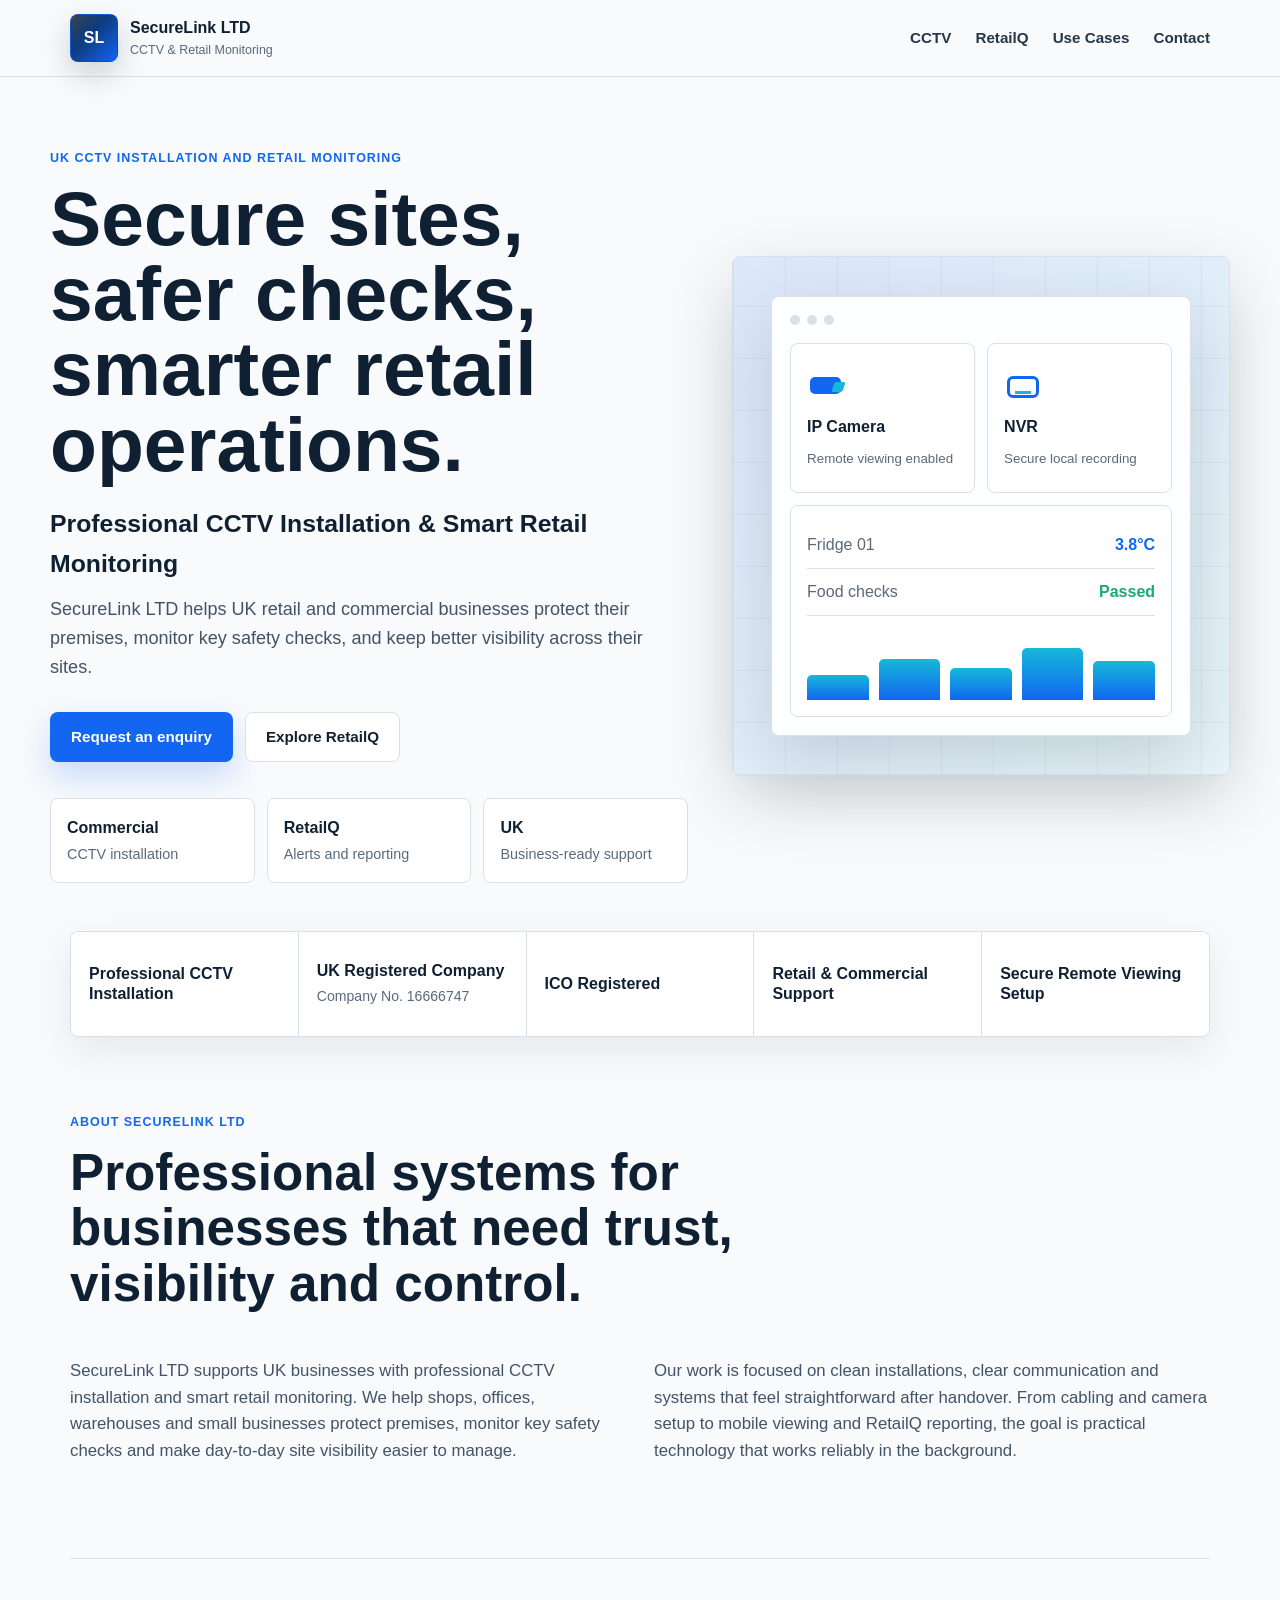
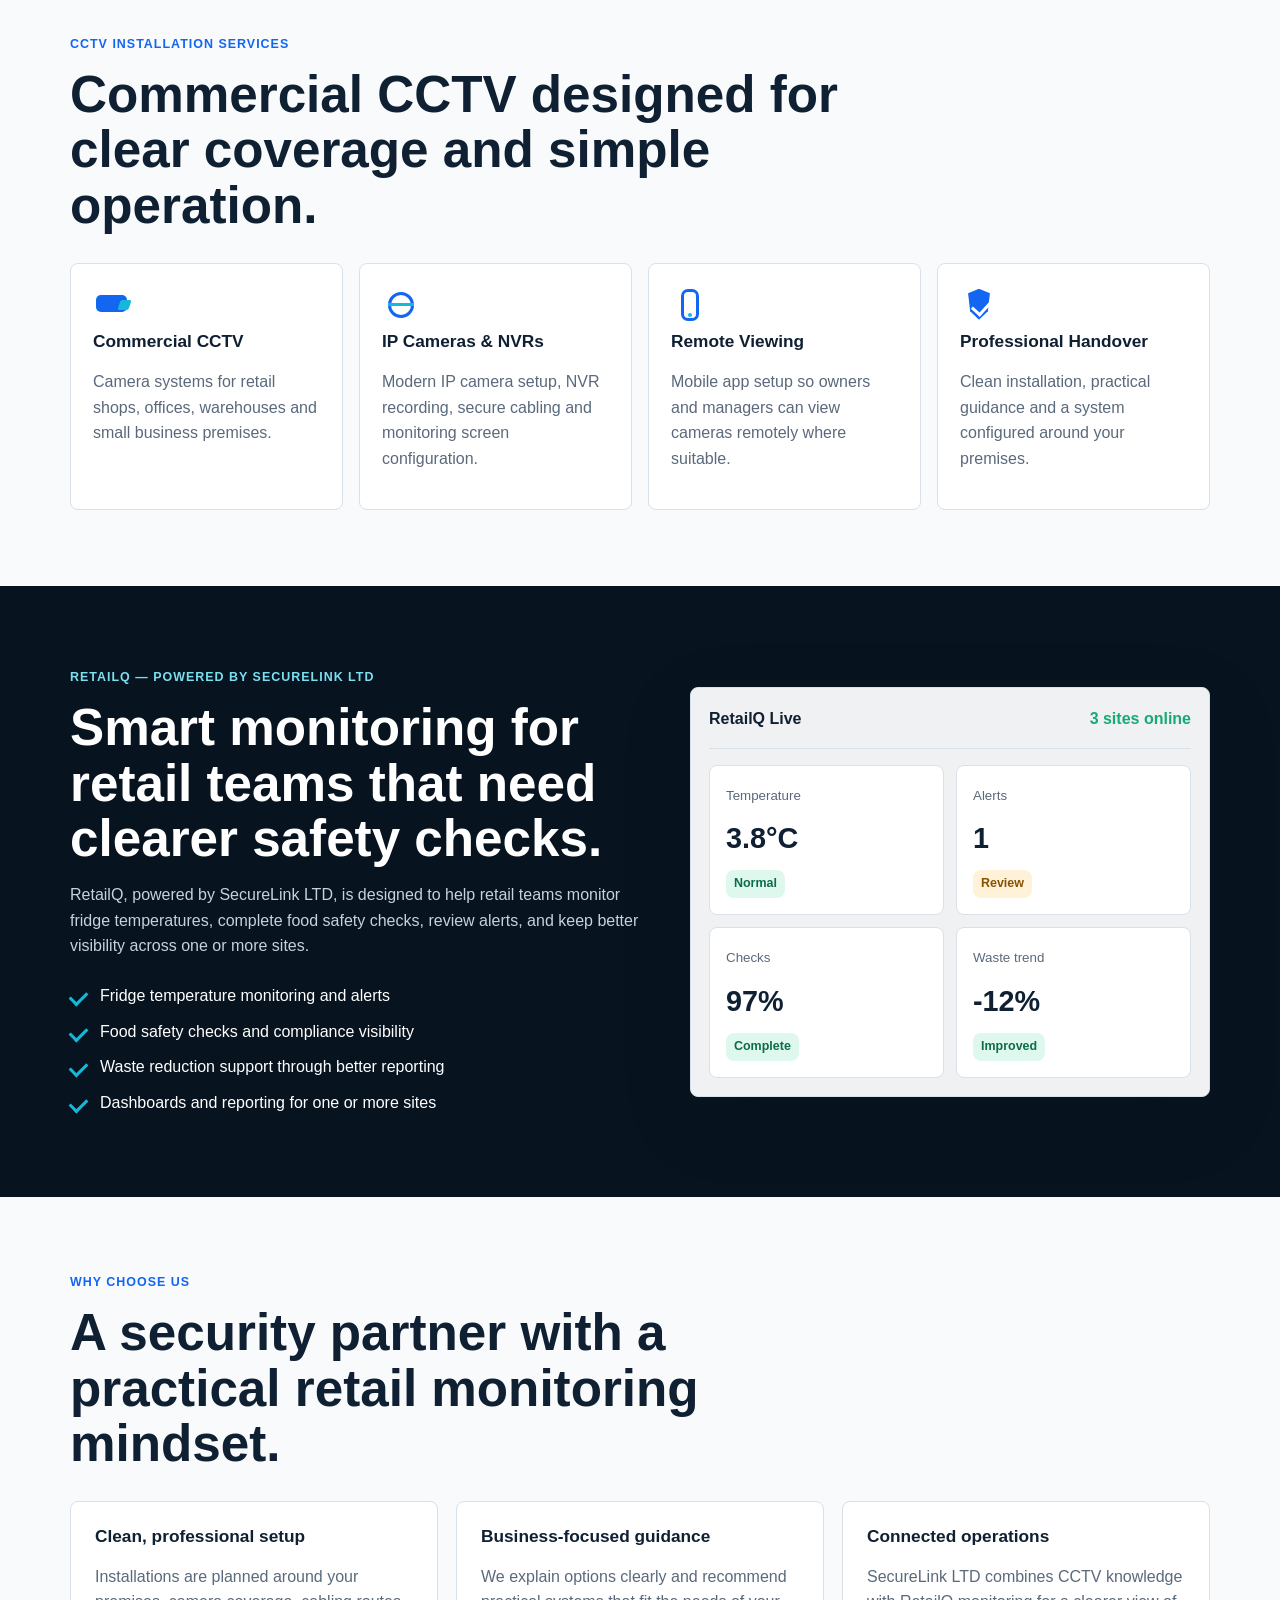
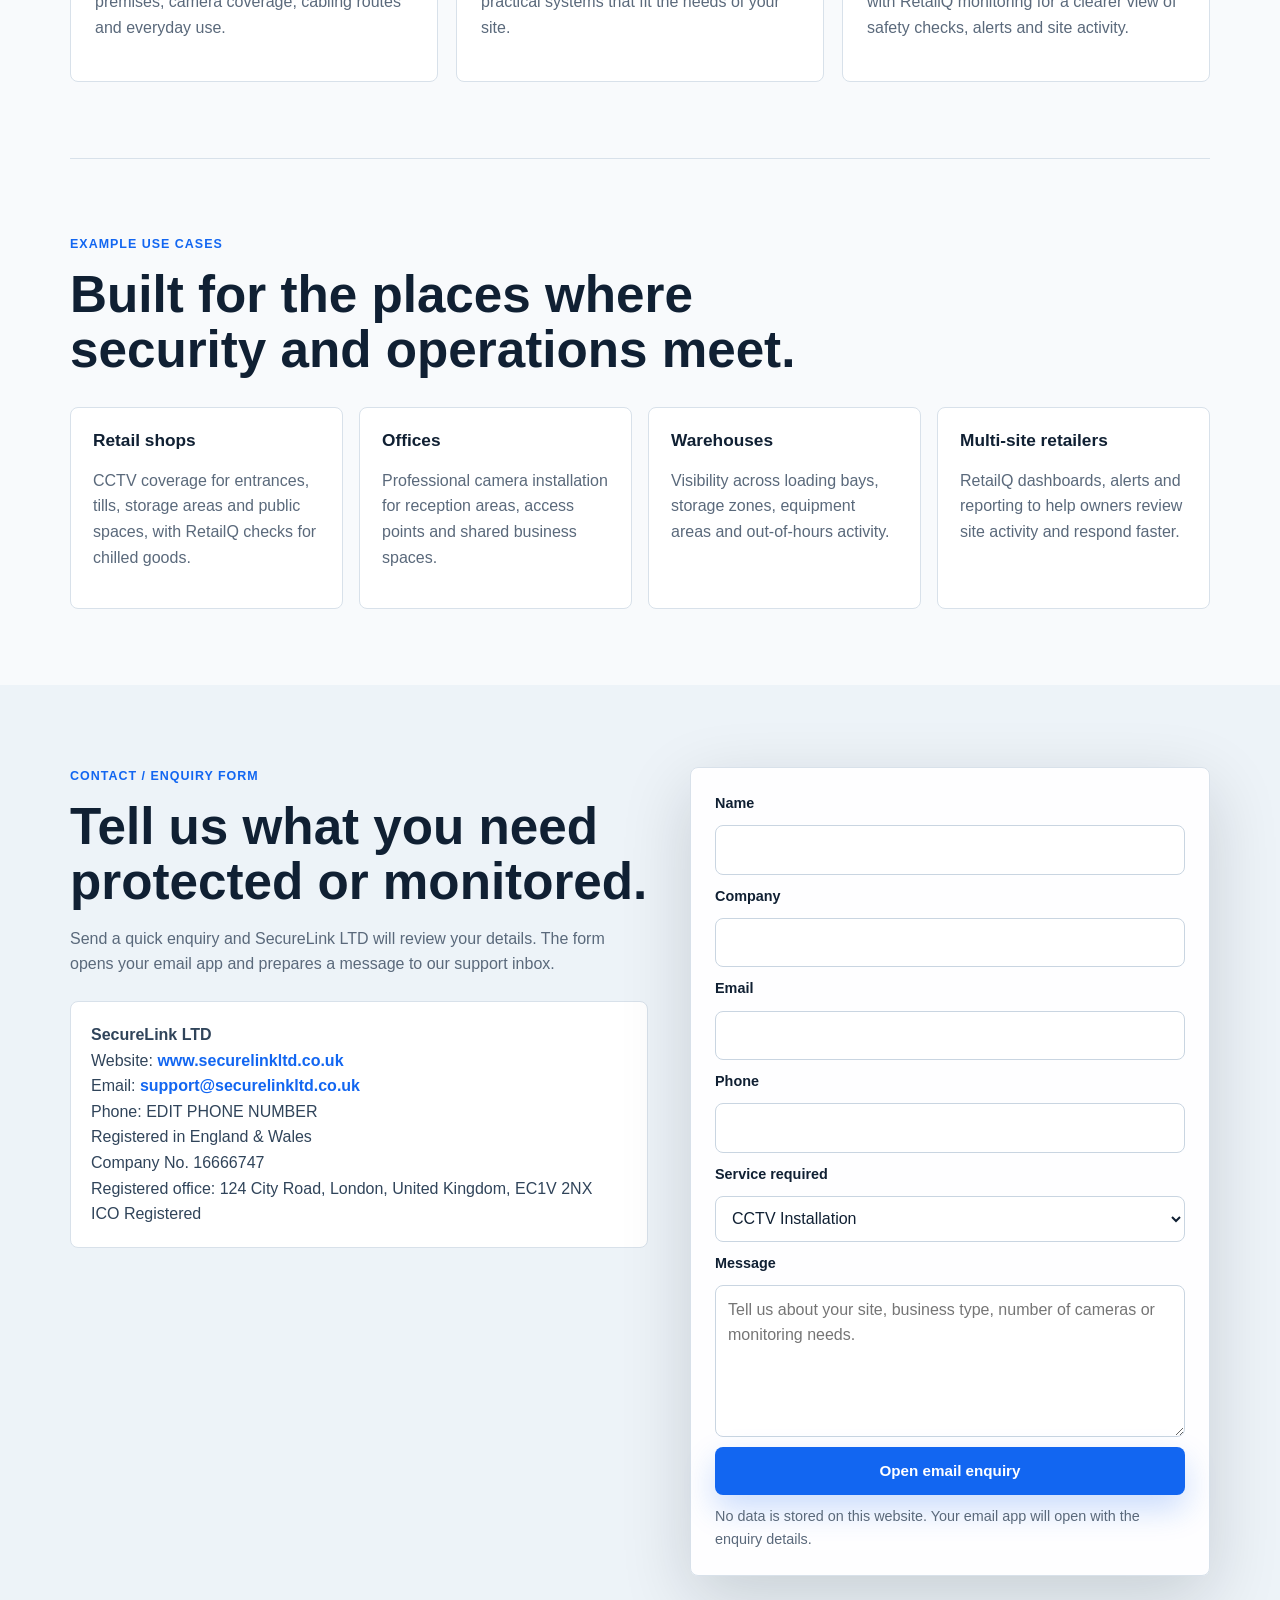
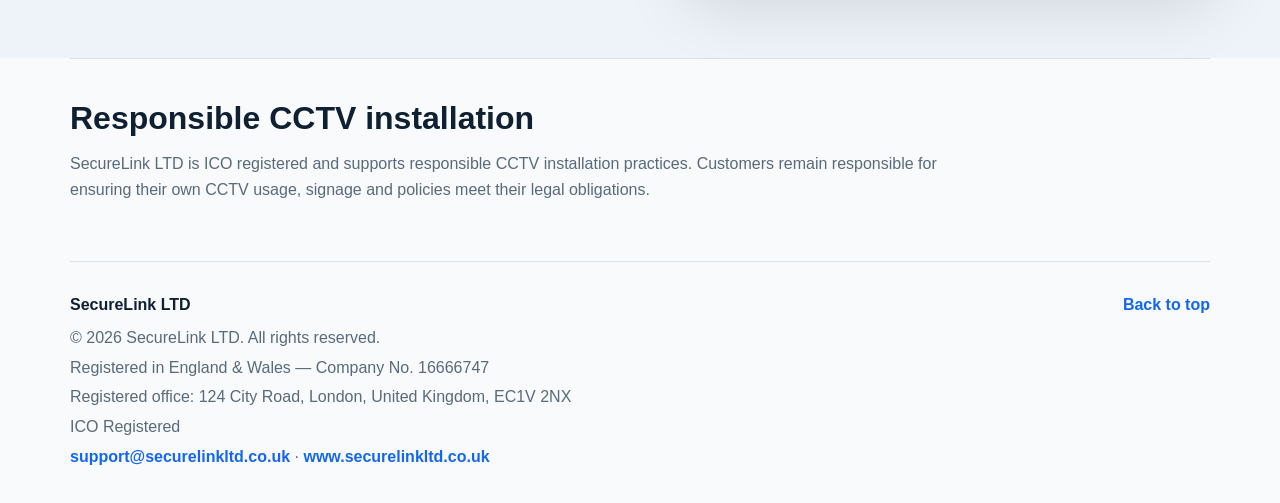
==== index.html @ d19131dd "Add files via upload" ====
<!DOCTYPE html>
<html lang="en-GB">
<head>
  <meta charset="UTF-8">
  <meta name="viewport" content="width=device-width, initial-scale=1.0">

  <!-- EDIT: Update title/description if your service area or offer changes. -->
  <title>SecureLink LTD | Professional CCTV Installation & Retail Monitoring UK</title>
  <meta name="description" content="SecureLink LTD provides professional CCTV installation and RetailQ smart retail monitoring for UK shops, offices, warehouses and small businesses.">
  <meta name="keywords" content="SecureLink LTD, CCTV installation UK, commercial CCTV, retail CCTV, IP cameras, NVR installation, RetailQ, fridge temperature monitoring, food safety checks, compliance visibility, retail monitoring">
  <meta name="author" content="SecureLink LTD">

  <meta property="og:title" content="SecureLink LTD | Professional CCTV Installation & Retail Monitoring">
  <meta property="og:description" content="Professional UK CCTV installation and smart retail monitoring for shops, offices, warehouses and multi-site retailers.">
  <meta property="og:type" content="website">
  <meta property="og:url" content="https://www.securelinkltd.co.uk/">
  <meta property="og:site_name" content="SecureLink LTD">

  <link rel="canonical" href="https://www.securelinkltd.co.uk/">
  <link rel="stylesheet" href="style.css">
</head>
<body>
  <header class="site-header" id="top">
    <nav class="nav" aria-label="Main navigation">
      <a class="brand" href="#top" aria-label="SecureLink LTD home">
        <span class="brand-mark" aria-hidden="true">SL</span>
        <span>
          <strong>SecureLink LTD</strong>
          <small>CCTV & Retail Monitoring</small>
        </span>
      </a>

      <button class="nav-toggle" type="button" aria-label="Open menu" aria-expanded="false">
        <span></span>
        <span></span>
        <span></span>
      </button>

      <div class="nav-links" id="nav-links">
        <a href="#cctv">CCTV</a>
        <a href="#retailq">RetailQ</a>
        <a href="#use-cases">Use Cases</a>
        <a href="#contact">Contact</a>
      </div>
    </nav>
  </header>

  <main>
    <section class="hero">
      <div class="hero-content">
        <p class="eyebrow">UK CCTV installation and retail monitoring</p>
        <h1>Secure sites, safer checks, smarter retail operations.</h1>
        <p class="hero-lead">Professional CCTV Installation & Smart Retail Monitoring</p>
        <p class="hero-copy">SecureLink LTD helps UK retail and commercial businesses protect their premises, monitor key safety checks, and keep better visibility across their sites.</p>
        <div class="hero-actions">
          <a class="btn btn-primary" href="#contact">Request an enquiry</a>
          <a class="btn btn-secondary" href="#retailq">Explore RetailQ</a>
        </div>
        <dl class="hero-stats" aria-label="SecureLink service highlights">
          <div>
            <dt>Commercial</dt>
            <dd>CCTV installation</dd>
          </div>
          <div>
            <dt>RetailQ</dt>
            <dd>Alerts and reporting</dd>
          </div>
          <div>
            <dt>UK</dt>
            <dd>Business-ready support</dd>
          </div>
        </dl>
      </div>

      <div class="hero-visual" aria-label="Illustration of CCTV and retail monitoring dashboard">
        <div class="system-panel">
          <div class="panel-top">
            <span></span>
            <span></span>
            <span></span>
          </div>
          <div class="camera-row">
            <div class="camera-card">
              <span class="css-icon camera-icon" aria-hidden="true"></span>
              <strong>IP Camera</strong>
              <small>Remote viewing enabled</small>
            </div>
            <div class="camera-card">
              <span class="css-icon nvr-icon" aria-hidden="true"></span>
              <strong>NVR</strong>
              <small>Secure local recording</small>
            </div>
          </div>
          <div class="dashboard-preview">
            <div class="metric">
              <span>Fridge 01</span>
              <strong>3.8°C</strong>
            </div>
            <div class="metric ok">
              <span>Food checks</span>
              <strong>Passed</strong>
            </div>
            <div class="chart-bars" aria-hidden="true">
              <i></i><i></i><i></i><i></i><i></i>
            </div>
          </div>
        </div>
      </div>
    </section>

    <section class="trust-strip" aria-label="SecureLink LTD trust signals">
      <div>
        <strong>Professional CCTV Installation</strong>
      </div>
      <div>
        <strong>UK Registered Company</strong>
        <span>Company No. 16666747</span>
      </div>
      <div>
        <strong>ICO Registered</strong>
      </div>
      <div>
        <strong>Retail & Commercial Support</strong>
      </div>
      <div>
        <strong>Secure Remote Viewing Setup</strong>
      </div>
    </section>

    <section class="section about" id="about">
      <div class="section-heading">
        <p class="eyebrow">About SecureLink LTD</p>
        <h2>Professional systems for businesses that need trust, visibility and control.</h2>
      </div>
      <div class="two-column">
        <p>SecureLink LTD supports UK businesses with professional CCTV installation and smart retail monitoring. We help shops, offices, warehouses and small businesses protect premises, monitor key safety checks and make day-to-day site visibility easier to manage.</p>
        <p>Our work is focused on clean installations, clear communication and systems that feel straightforward after handover. From cabling and camera setup to mobile viewing and RetailQ reporting, the goal is practical technology that works reliably in the background.</p>
      </div>
    </section>

    <section class="section service-section" id="cctv">
      <div class="section-heading">
        <p class="eyebrow">CCTV Installation Services</p>
        <h2>Commercial CCTV designed for clear coverage and simple operation.</h2>
      </div>

      <div class="feature-grid">
        <article class="feature-card">
          <span class="card-icon camera-icon" aria-hidden="true"></span>
          <h3>Commercial CCTV</h3>
          <p>Camera systems for retail shops, offices, warehouses and small business premises.</p>
        </article>
        <article class="feature-card">
          <span class="card-icon network-icon" aria-hidden="true"></span>
          <h3>IP Cameras & NVRs</h3>
          <p>Modern IP camera setup, NVR recording, secure cabling and monitoring screen configuration.</p>
        </article>
        <article class="feature-card">
          <span class="card-icon phone-icon" aria-hidden="true"></span>
          <h3>Remote Viewing</h3>
          <p>Mobile app setup so owners and managers can view cameras remotely where suitable.</p>
        </article>
        <article class="feature-card">
          <span class="card-icon shield-icon" aria-hidden="true"></span>
          <h3>Professional Handover</h3>
          <p>Clean installation, practical guidance and a system configured around your premises.</p>
        </article>
      </div>
    </section>

    <section class="section retailq-section" id="retailq">
      <div class="retailq-copy">
        <p class="eyebrow">RetailQ — powered by SecureLink LTD</p>
        <h2>Smart monitoring for retail teams that need clearer safety checks.</h2>
        <p>RetailQ, powered by SecureLink LTD, is designed to help retail teams monitor fridge temperatures, complete food safety checks, review alerts, and keep better visibility across one or more sites.</p>
        <ul class="check-list">
          <li>Fridge temperature monitoring and alerts</li>
          <li>Food safety checks and compliance visibility</li>
          <li>Waste reduction support through better reporting</li>
          <li>Dashboards and reporting for one or more sites</li>
        </ul>
      </div>
      <div class="retailq-dashboard" aria-label="RetailQ dashboard example">
        <div class="dash-header">
          <strong>RetailQ Live</strong>
          <span>3 sites online</span>
        </div>
        <div class="dash-grid">
          <div>
            <small>Temperature</small>
            <strong>3.8°C</strong>
            <span class="status good">Normal</span>
          </div>
          <div>
            <small>Alerts</small>
            <strong>1</strong>
            <span class="status warn">Review</span>
          </div>
          <div>
            <small>Checks</small>
            <strong>97%</strong>
            <span class="status good">Complete</span>
          </div>
          <div>
            <small>Waste trend</small>
            <strong>-12%</strong>
            <span class="status good">Improved</span>
          </div>
        </div>
      </div>
    </section>

    <section class="section" id="why-us">
      <div class="section-heading">
        <p class="eyebrow">Why Choose Us</p>
        <h2>A security partner with a practical retail monitoring mindset.</h2>
      </div>
      <div class="why-list">
        <article>
          <h3>Clean, professional setup</h3>
          <p>Installations are planned around your premises, camera coverage, cabling routes and everyday use.</p>
        </article>
        <article>
          <h3>Business-focused guidance</h3>
          <p>We explain options clearly and recommend practical systems that fit the needs of your site.</p>
        </article>
        <article>
          <h3>Connected operations</h3>
          <p>SecureLink LTD combines CCTV knowledge with RetailQ monitoring for a clearer view of safety checks, alerts and site activity.</p>
        </article>
      </div>
    </section>

    <section class="section use-cases" id="use-cases">
      <div class="section-heading">
        <p class="eyebrow">Example Use Cases</p>
        <h2>Built for the places where security and operations meet.</h2>
      </div>
      <div class="use-case-grid">
        <article>
          <h3>Retail shops</h3>
          <p>CCTV coverage for entrances, tills, storage areas and public spaces, with RetailQ checks for chilled goods.</p>
        </article>
        <article>
          <h3>Offices</h3>
          <p>Professional camera installation for reception areas, access points and shared business spaces.</p>
        </article>
        <article>
          <h3>Warehouses</h3>
          <p>Visibility across loading bays, storage zones, equipment areas and out-of-hours activity.</p>
        </article>
        <article>
          <h3>Multi-site retailers</h3>
          <p>RetailQ dashboards, alerts and reporting to help owners review site activity and respond faster.</p>
        </article>
      </div>
    </section>

    <section class="section contact-section" id="contact">
      <div class="contact-copy">
        <p class="eyebrow">Contact / Enquiry Form</p>
        <h2>Tell us what you need protected or monitored.</h2>
        <p>Send a quick enquiry and SecureLink LTD will review your details. The form opens your email app and prepares a message to our support inbox.</p>

        <address>
          <!-- EDIT: Replace the placeholder phone below if needed. Company details are official registration details. -->
          <strong>SecureLink LTD</strong><br>
          Website: <a href="https://www.securelinkltd.co.uk">www.securelinkltd.co.uk</a><br>
          Email: <a href="mailto:support@securelinkltd.co.uk">support@securelinkltd.co.uk</a><br>
          Phone: <span>EDIT PHONE NUMBER</span><br>
          Registered in England & Wales<br>
          Company No. 16666747<br>
          Registered office: 124 City Road, London, United Kingdom, EC1V 2NX<br>
          ICO Registered
        </address>
      </div>

      <form class="enquiry-form" id="enquiry-form">
        <label for="name">Name</label>
        <input id="name" name="name" type="text" autocomplete="name" required>

        <label for="company">Company</label>
        <input id="company" name="company" type="text" autocomplete="organization">

        <label for="email">Email</label>
        <input id="email" name="email" type="email" autocomplete="email" required>

        <label for="phone">Phone</label>
        <input id="phone" name="phone" type="tel" autocomplete="tel">

        <label for="service">Service required</label>
        <select id="service" name="service">
          <option>CCTV Installation</option>
          <option>RetailQ</option>
          <option>CCTV Installation and RetailQ</option>
          <option>General enquiry</option>
        </select>

        <label for="message">Message</label>
        <textarea id="message" name="message" rows="5" placeholder="Tell us about your site, business type, number of cameras or monitoring needs." required></textarea>

        <button class="btn btn-primary" type="submit">Open email enquiry</button>
        <p class="form-note">No data is stored on this website. Your email app will open with the enquiry details.</p>
      </form>
    </section>

    <section class="responsibility-note" aria-label="Data protection and CCTV responsibility note">
      <h2>Responsible CCTV installation</h2>
      <p>SecureLink LTD is ICO registered and supports responsible CCTV installation practices. Customers remain responsible for ensuring their own CCTV usage, signage and policies meet their legal obligations.</p>
    </section>
  </main>

  <footer class="site-footer">
    <div>
      <strong>SecureLink LTD</strong>
      <p>&copy; <span id="year"></span> SecureLink LTD. All rights reserved.</p>
      <p>Registered in England & Wales — Company No. 16666747</p>
      <p>Registered office: 124 City Road, London, United Kingdom, EC1V 2NX</p>
      <p>ICO Registered</p>
      <p><a href="mailto:support@securelinkltd.co.uk">support@securelinkltd.co.uk</a> · <a href="https://www.securelinkltd.co.uk">www.securelinkltd.co.uk</a></p>
    </div>
    <a class="back-to-top" href="#top">Back to top</a>
  </footer>

  <script src="script.js"></script>
</body>
</html>
---- style.css ----
:root {
  --ink: #102033;
  --muted: #5a697b;
  --panel: #ffffff;
  --line: #d8e1ea;
  --soft: #eef4f8;
  --deep: #07131f;
  --blue: #1266f1;
  --cyan: #16b8d9;
  --green: #19a974;
  --amber: #d9822b;
  --shadow: 0 22px 70px rgba(7, 19, 31, 0.16);
  --radius: 8px;
}

* {
  box-sizing: border-box;
}

html {
  scroll-behavior: smooth;
}

body {
  margin: 0;
  color: var(--ink);
  background: #f8fafc;
  font-family: Arial, Helvetica, sans-serif;
  line-height: 1.6;
}

a {
  color: inherit;
  text-decoration: none;
}

img,
svg {
  max-width: 100%;
}

.site-header {
  position: sticky;
  top: 0;
  z-index: 10;
  background: rgba(248, 250, 252, 0.94);
  border-bottom: 1px solid var(--line);
  backdrop-filter: blur(14px);
}

.nav {
  width: min(1140px, calc(100% - 32px));
  margin: 0 auto;
  min-height: 76px;
  display: flex;
  align-items: center;
  justify-content: space-between;
  gap: 24px;
}

.brand {
  display: inline-flex;
  align-items: center;
  gap: 12px;
}

.brand-mark {
  width: 48px;
  height: 48px;
  display: grid;
  place-items: center;
  color: #fff;
  background:
    linear-gradient(135deg, rgba(255, 255, 255, 0.18), transparent 42%),
    linear-gradient(135deg, #0b1d30, var(--blue));
  border-radius: 8px;
  border: 1px solid rgba(18, 102, 241, 0.28);
  box-shadow: 0 12px 30px rgba(7, 19, 31, 0.18);
  font-weight: 800;
  letter-spacing: 0;
}

.brand strong,
.brand small {
  display: block;
}

.brand small {
  color: var(--muted);
  font-size: 0.78rem;
}

.nav-links {
  display: flex;
  align-items: center;
  gap: 24px;
  color: #26374a;
  font-size: 0.95rem;
  font-weight: 700;
}

.nav-links a:hover {
  color: var(--blue);
}

.nav-toggle {
  display: none;
  width: 44px;
  height: 44px;
  border: 1px solid var(--line);
  background: var(--panel);
  border-radius: 8px;
}

.nav-toggle span {
  display: block;
  width: 20px;
  height: 2px;
  margin: 5px auto;
  background: var(--ink);
}

.hero {
  min-height: calc(100vh - 76px);
  width: min(1180px, calc(100% - 32px));
  margin: 0 auto;
  padding: 72px 0 48px;
  display: grid;
  grid-template-columns: minmax(0, 1fr) minmax(340px, 0.78fr);
  align-items: center;
  gap: 44px;
}

.eyebrow {
  margin: 0 0 12px;
  color: var(--blue);
  font-size: 0.78rem;
  font-weight: 800;
  letter-spacing: 0.08em;
  text-transform: uppercase;
}

h1,
h2,
h3,
p {
  overflow-wrap: anywhere;
}

h1 {
  max-width: 780px;
  margin: 0;
  font-size: clamp(2.45rem, 6vw, 5.65rem);
  line-height: 0.98;
  letter-spacing: 0;
}

h2 {
  margin: 0;
  font-size: clamp(1.85rem, 4vw, 3.2rem);
  line-height: 1.08;
  letter-spacing: 0;
}

h3 {
  margin: 0 0 10px;
  font-size: 1.08rem;
  line-height: 1.25;
}

.hero-copy {
  max-width: 670px;
  margin: 12px 0 0;
  color: #435368;
  font-size: 1.13rem;
}

.hero-lead {
  max-width: 700px;
  margin: 22px 0 0;
  color: var(--ink);
  font-size: clamp(1.18rem, 2vw, 1.55rem);
  font-weight: 800;
}

.hero-actions {
  display: flex;
  flex-wrap: wrap;
  gap: 12px;
  margin-top: 30px;
}

.btn {
  min-height: 48px;
  display: inline-flex;
  align-items: center;
  justify-content: center;
  padding: 12px 20px;
  border: 1px solid transparent;
  border-radius: 8px;
  cursor: pointer;
  font-weight: 800;
  font-size: 0.95rem;
  transition: transform 180ms ease, box-shadow 180ms ease, background 180ms ease;
}

.btn:hover {
  transform: translateY(-2px);
}

.btn-primary {
  color: #fff;
  background: var(--blue);
  box-shadow: 0 14px 32px rgba(18, 102, 241, 0.22);
}

.btn-secondary {
  color: var(--ink);
  background: #fff;
  border-color: var(--line);
}

.hero-stats {
  display: grid;
  grid-template-columns: repeat(3, minmax(0, 1fr));
  gap: 12px;
  max-width: 700px;
  margin: 36px 0 0;
}

.hero-stats div {
  padding: 16px;
  background: #fff;
  border: 1px solid var(--line);
  border-radius: var(--radius);
}

.hero-stats dt {
  font-weight: 900;
}

.hero-stats dd {
  margin: 2px 0 0;
  color: var(--muted);
  font-size: 0.9rem;
}

.hero-visual {
  min-height: 520px;
  display: grid;
  place-items: center;
  background:
    linear-gradient(135deg, rgba(18, 102, 241, 0.12), rgba(22, 184, 217, 0.08)),
    repeating-linear-gradient(90deg, rgba(16, 32, 51, 0.06) 0 1px, transparent 1px 52px),
    repeating-linear-gradient(0deg, rgba(16, 32, 51, 0.05) 0 1px, transparent 1px 52px);
  border: 1px solid var(--line);
  border-radius: var(--radius);
  box-shadow: var(--shadow);
}

.system-panel,
.retailq-dashboard,
.enquiry-form {
  background: rgba(255, 255, 255, 0.94);
  border: 1px solid var(--line);
  border-radius: var(--radius);
  box-shadow: var(--shadow);
}

.system-panel {
  width: min(420px, calc(100% - 32px));
  padding: 18px;
}

.panel-top {
  display: flex;
  gap: 7px;
  margin-bottom: 18px;
}

.panel-top span {
  width: 10px;
  height: 10px;
  border-radius: 50%;
  background: var(--line);
}

.camera-row {
  display: grid;
  grid-template-columns: repeat(2, minmax(0, 1fr));
  gap: 12px;
}

.camera-card,
.dashboard-preview,
.dash-grid > div,
.feature-card,
.why-list article,
.use-case-grid article {
  border: 1px solid var(--line);
  background: #fff;
  border-radius: var(--radius);
}

.camera-card {
  min-height: 150px;
  display: flex;
  flex-direction: column;
  justify-content: center;
  gap: 8px;
  padding: 16px;
}

.camera-card small,
.metric span,
.dash-grid small {
  color: var(--muted);
}

.css-icon,
.card-icon {
  display: inline-block;
  position: relative;
  width: 38px;
  height: 38px;
  color: var(--blue);
}

.camera-icon::before {
  content: "";
  position: absolute;
  inset: 9px 4px 12px 3px;
  background: currentColor;
  border-radius: 5px;
}

.camera-icon::after {
  content: "";
  position: absolute;
  right: 1px;
  top: 14px;
  width: 11px;
  height: 10px;
  background: var(--cyan);
  transform: skewX(-18deg);
  border-radius: 2px;
}

.nvr-icon::before {
  content: "";
  position: absolute;
  inset: 8px 3px;
  border: 3px solid currentColor;
  border-radius: 6px;
}

.nvr-icon::after {
  content: "";
  position: absolute;
  left: 11px;
  right: 11px;
  bottom: 12px;
  height: 3px;
  background: var(--cyan);
}

.network-icon::before {
  content: "";
  position: absolute;
  inset: 6px;
  border: 3px solid currentColor;
  border-radius: 50%;
}

.network-icon::after {
  content: "";
  position: absolute;
  left: 6px;
  right: 6px;
  top: 17px;
  height: 3px;
  background: var(--cyan);
}

.phone-icon::before {
  content: "";
  position: absolute;
  inset: 3px 10px;
  border: 3px solid currentColor;
  border-radius: 7px;
}

.phone-icon::after {
  content: "";
  position: absolute;
  left: 17px;
  bottom: 7px;
  width: 4px;
  height: 4px;
  background: var(--cyan);
  border-radius: 50%;
}

.shield-icon::before {
  content: "";
  position: absolute;
  left: 6px;
  top: 3px;
  width: 26px;
  height: 31px;
  background: currentColor;
  clip-path: polygon(50% 0, 92% 14%, 84% 72%, 50% 100%, 16% 72%, 8% 14%);
}

.shield-icon::after {
  content: "";
  position: absolute;
  left: 15px;
  top: 12px;
  width: 9px;
  height: 14px;
  border-right: 3px solid #fff;
  border-bottom: 3px solid #fff;
  transform: rotate(42deg);
}

.dashboard-preview {
  margin-top: 12px;
  padding: 16px;
}

.metric {
  display: flex;
  align-items: center;
  justify-content: space-between;
  gap: 12px;
  padding: 10px 0;
  border-bottom: 1px solid var(--line);
}

.metric strong {
  color: var(--blue);
}

.metric.ok strong {
  color: var(--green);
}

.chart-bars {
  height: 84px;
  display: flex;
  align-items: end;
  gap: 10px;
  padding-top: 18px;
}

.chart-bars i {
  flex: 1;
  display: block;
  border-radius: 5px 5px 0 0;
  background: linear-gradient(180deg, var(--cyan), var(--blue));
}

.chart-bars i:nth-child(1) { height: 38%; }
.chart-bars i:nth-child(2) { height: 62%; }
.chart-bars i:nth-child(3) { height: 48%; }
.chart-bars i:nth-child(4) { height: 78%; }
.chart-bars i:nth-child(5) { height: 58%; }

.trust-strip {
  width: min(1140px, calc(100% - 32px));
  margin: 0 auto;
  display: grid;
  grid-template-columns: repeat(5, minmax(0, 1fr));
  gap: 1px;
  overflow: hidden;
  background: var(--line);
  border: 1px solid var(--line);
  border-radius: var(--radius);
  box-shadow: 0 14px 40px rgba(7, 19, 31, 0.08);
}

.trust-strip div {
  min-height: 104px;
  display: flex;
  flex-direction: column;
  justify-content: center;
  gap: 4px;
  padding: 18px;
  background: #fff;
}

.trust-strip strong {
  line-height: 1.25;
}

.trust-strip span {
  color: var(--muted);
  font-size: 0.88rem;
}

.section {
  width: min(1140px, calc(100% - 32px));
  margin: 0 auto;
  padding: 76px 0;
}

.section-heading {
  max-width: 820px;
  margin-bottom: 30px;
}

.two-column {
  display: grid;
  grid-template-columns: repeat(2, minmax(0, 1fr));
  gap: 28px;
  color: #435368;
  font-size: 1.05rem;
}

.service-section,
.use-cases {
  border-top: 1px solid var(--line);
}

.feature-grid,
.use-case-grid {
  display: grid;
  grid-template-columns: repeat(4, minmax(0, 1fr));
  gap: 16px;
}

.feature-card,
.use-case-grid article {
  padding: 22px;
}

.feature-card p,
.why-list p,
.use-case-grid p,
.retailq-copy p,
.contact-copy p {
  color: var(--muted);
}

.retailq-section,
.contact-section {
  width: 100%;
  max-width: none;
  display: grid;
  grid-template-columns: minmax(0, 1fr) minmax(320px, 520px);
  gap: 42px;
  align-items: center;
  padding: 82px max(16px, calc((100vw - 1140px) / 2));
  background: var(--deep);
  color: #fff;
}

.retailq-section .eyebrow,
.contact-section .eyebrow {
  color: #7bdff0;
}

.retailq-copy p,
.contact-copy p {
  color: #c5d2df;
}

.check-list {
  display: grid;
  gap: 10px;
  padding: 0;
  margin: 24px 0 0;
  list-style: none;
}

.check-list li {
  position: relative;
  padding-left: 30px;
}

.check-list li::before {
  content: "";
  position: absolute;
  left: 0;
  top: 8px;
  width: 14px;
  height: 8px;
  border-left: 3px solid var(--cyan);
  border-bottom: 3px solid var(--cyan);
  transform: rotate(-45deg);
}

.retailq-dashboard {
  padding: 18px;
  color: var(--ink);
}

.dash-header {
  display: flex;
  justify-content: space-between;
  gap: 12px;
  padding-bottom: 16px;
  border-bottom: 1px solid var(--line);
}

.dash-header span {
  color: var(--green);
  font-weight: 800;
}

.dash-grid {
  display: grid;
  grid-template-columns: repeat(2, minmax(0, 1fr));
  gap: 12px;
  margin-top: 16px;
}

.dash-grid > div {
  padding: 16px;
}

.dash-grid strong {
  display: block;
  margin: 8px 0;
  font-size: 1.8rem;
}

.status {
  display: inline-flex;
  padding: 4px 8px;
  border-radius: 8px;
  font-size: 0.78rem;
  font-weight: 800;
}

.status.good {
  color: #0d6b4d;
  background: #dff8ee;
}

.status.warn {
  color: #875100;
  background: #fff2d8;
}

.why-list {
  display: grid;
  grid-template-columns: repeat(3, minmax(0, 1fr));
  gap: 18px;
}

.why-list article {
  padding: 24px;
}

.contact-section {
  align-items: start;
  background: #edf3f8;
  color: var(--ink);
}

.contact-section .eyebrow {
  color: var(--blue);
}

.contact-copy p {
  color: var(--muted);
}

address {
  margin-top: 24px;
  padding: 20px;
  color: #30445a;
  background: #fff;
  border: 1px solid var(--line);
  border-radius: var(--radius);
  font-style: normal;
}

address a {
  color: var(--blue);
  font-weight: 700;
}

.enquiry-form {
  display: grid;
  gap: 10px;
  padding: 24px;
}

label {
  font-weight: 800;
  font-size: 0.9rem;
}

input,
select,
textarea {
  width: 100%;
  min-height: 46px;
  padding: 11px 12px;
  color: var(--ink);
  background: #fff;
  border: 1px solid #c9d5e1;
  border-radius: 8px;
  font: inherit;
}

textarea {
  resize: vertical;
}

input:focus,
select:focus,
textarea:focus {
  outline: 3px solid rgba(18, 102, 241, 0.18);
  border-color: var(--blue);
}

.form-note {
  margin: 0;
  color: var(--muted);
  font-size: 0.9rem;
}

.responsibility-note {
  width: min(1140px, calc(100% - 32px));
  margin: 0 auto;
  padding: 42px 0;
  border-top: 1px solid var(--line);
}

.responsibility-note h2 {
  font-size: clamp(1.35rem, 3vw, 2rem);
}

.responsibility-note p {
  max-width: 880px;
  color: var(--muted);
}

.site-footer {
  width: min(1140px, calc(100% - 32px));
  margin: 0 auto;
  padding: 30px 0;
  display: flex;
  align-items: flex-start;
  justify-content: space-between;
  gap: 18px;
  color: var(--muted);
  border-top: 1px solid var(--line);
}

.site-footer strong {
  display: block;
  color: var(--ink);
  margin-bottom: 8px;
}

.site-footer p {
  margin: 0 0 4px;
}

.site-footer a {
  color: var(--blue);
  font-weight: 800;
}

@media (max-width: 920px) {
  .nav-toggle {
    display: block;
  }

  .nav-links {
    position: absolute;
    left: 16px;
    right: 16px;
    top: 76px;
    display: none;
    flex-direction: column;
    align-items: stretch;
    gap: 0;
    padding: 10px;
    background: #fff;
    border: 1px solid var(--line);
    border-radius: var(--radius);
    box-shadow: var(--shadow);
  }

  .nav-links.is-open {
    display: flex;
  }

  .nav-links a {
    padding: 12px;
  }

  .hero,
  .retailq-section,
  .contact-section {
    grid-template-columns: 1fr;
  }

  .hero {
    padding-top: 46px;
  }

  .hero-visual {
    min-height: 430px;
  }

  .feature-grid,
  .trust-strip,
  .why-list,
  .use-case-grid {
    grid-template-columns: repeat(2, minmax(0, 1fr));
  }
}

@media (max-width: 620px) {
  .nav {
    width: min(100% - 24px, 1140px);
  }

  .brand small {
    display: none;
  }

  .hero,
  .section,
  .trust-strip,
  .responsibility-note {
    width: min(100% - 24px, 1140px);
  }

  .hero-stats,
  .two-column,
  .feature-grid,
  .trust-strip,
  .why-list,
  .use-case-grid,
  .dash-grid,
  .camera-row {
    grid-template-columns: 1fr;
  }

  .hero-stats div,
  .feature-card,
  .why-list article,
  .use-case-grid article {
    padding: 18px;
  }

  .retailq-section,
  .contact-section {
    padding-top: 58px;
    padding-bottom: 58px;
  }

  .site-footer {
    flex-direction: column;
    align-items: flex-start;
    padding: 24px 0;
  }

  .btn {
    width: 100%;
  }
}
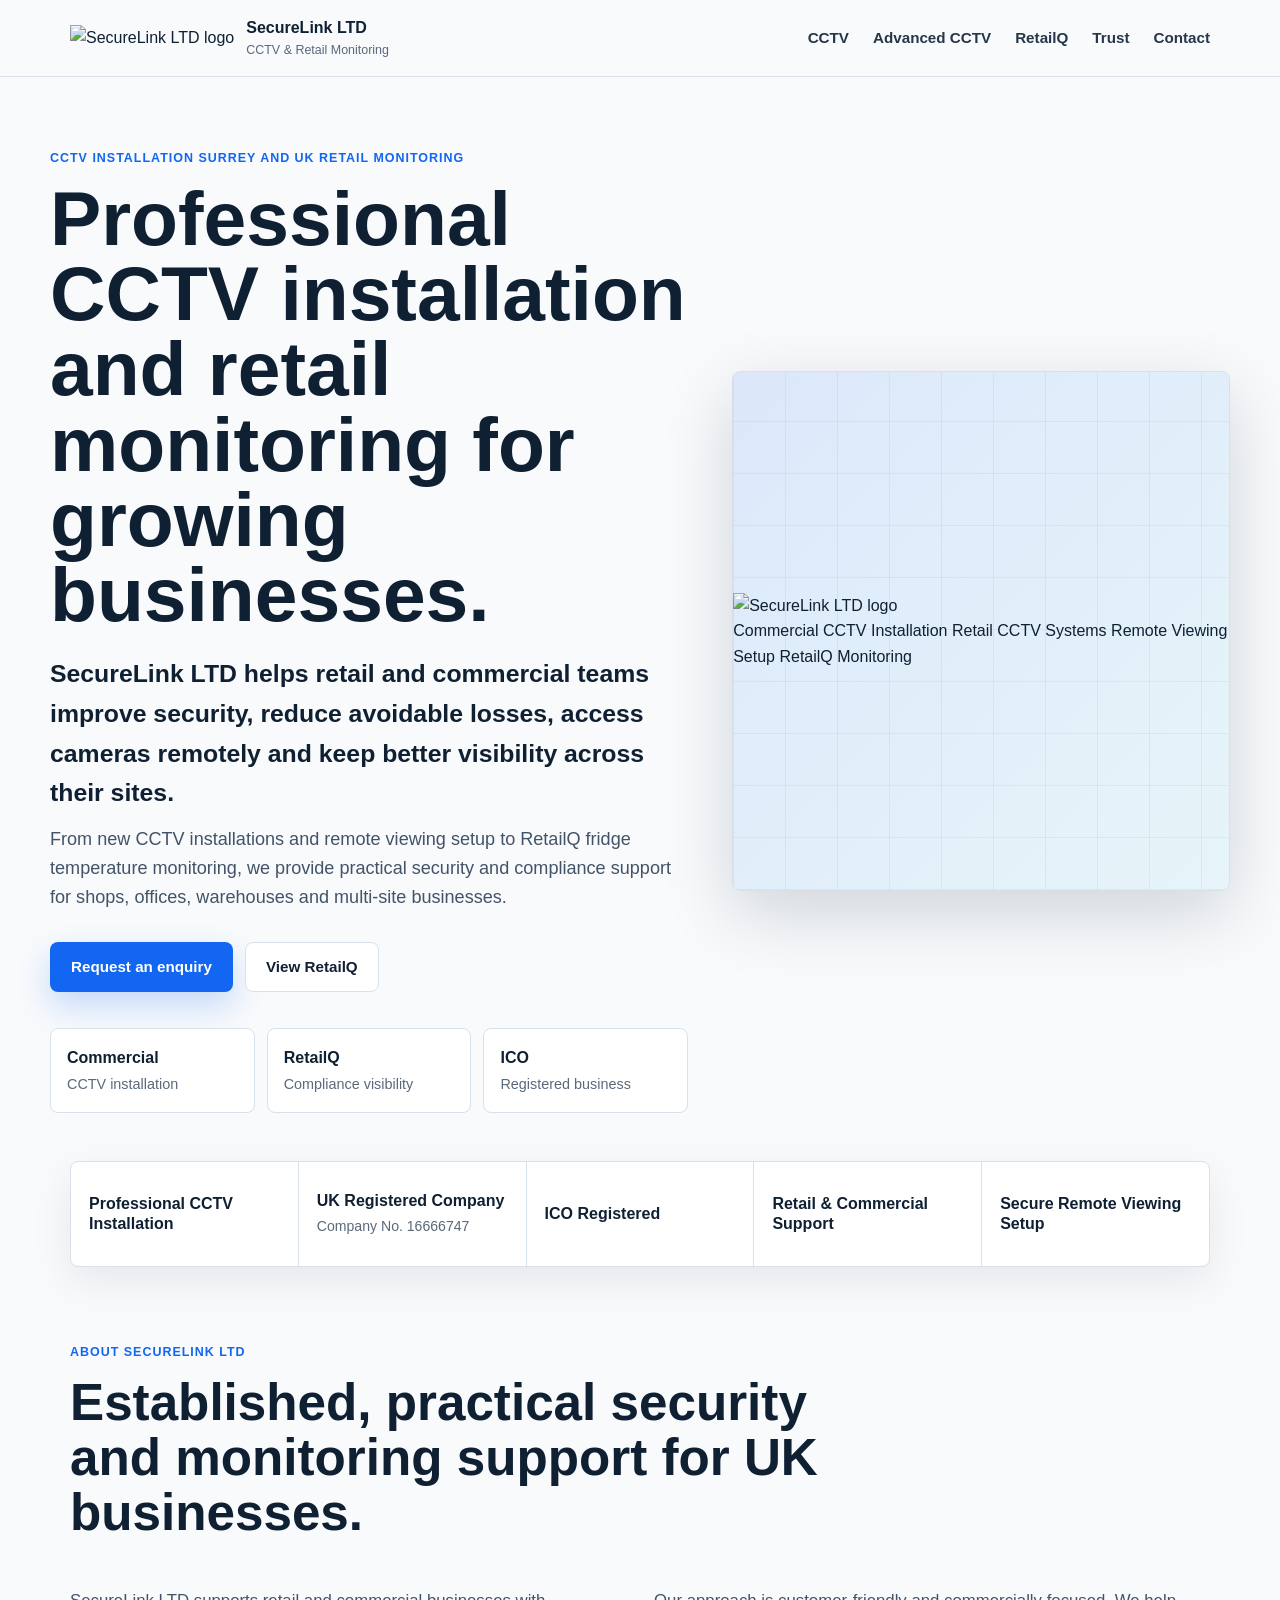
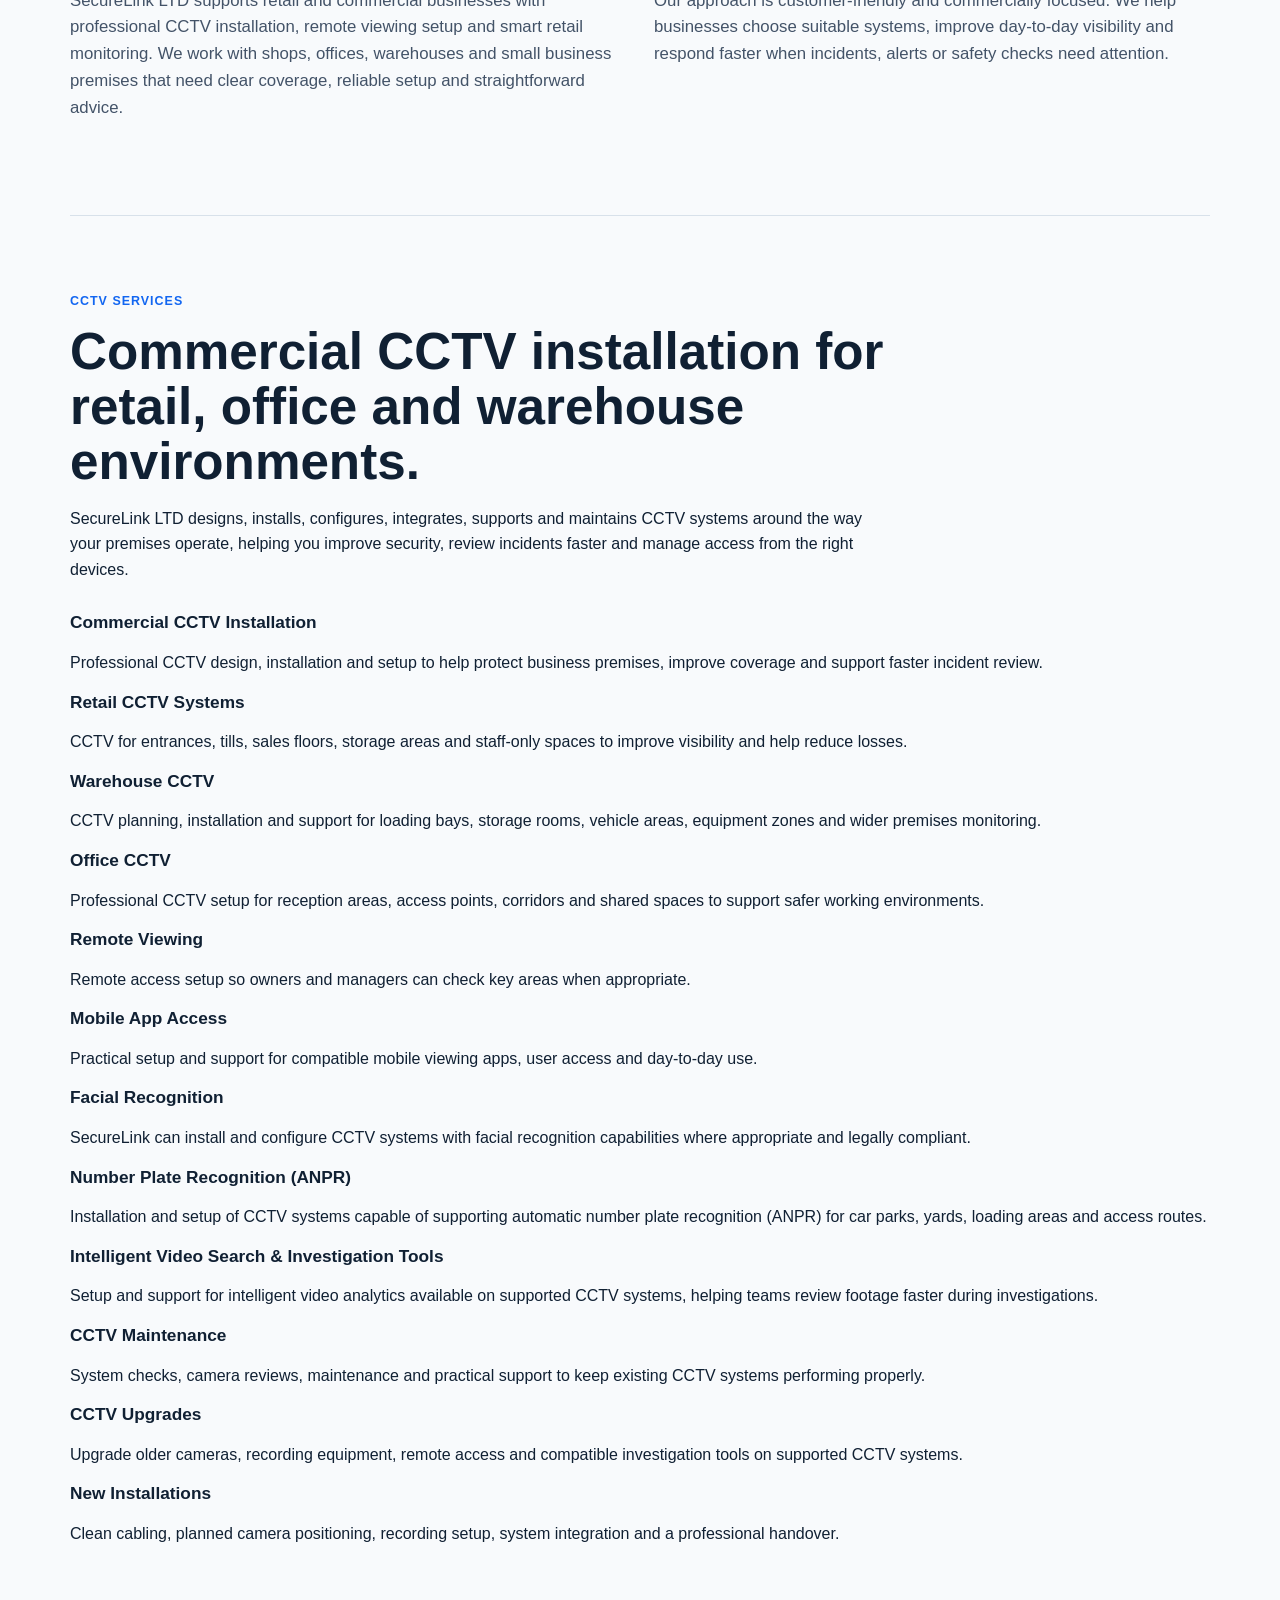
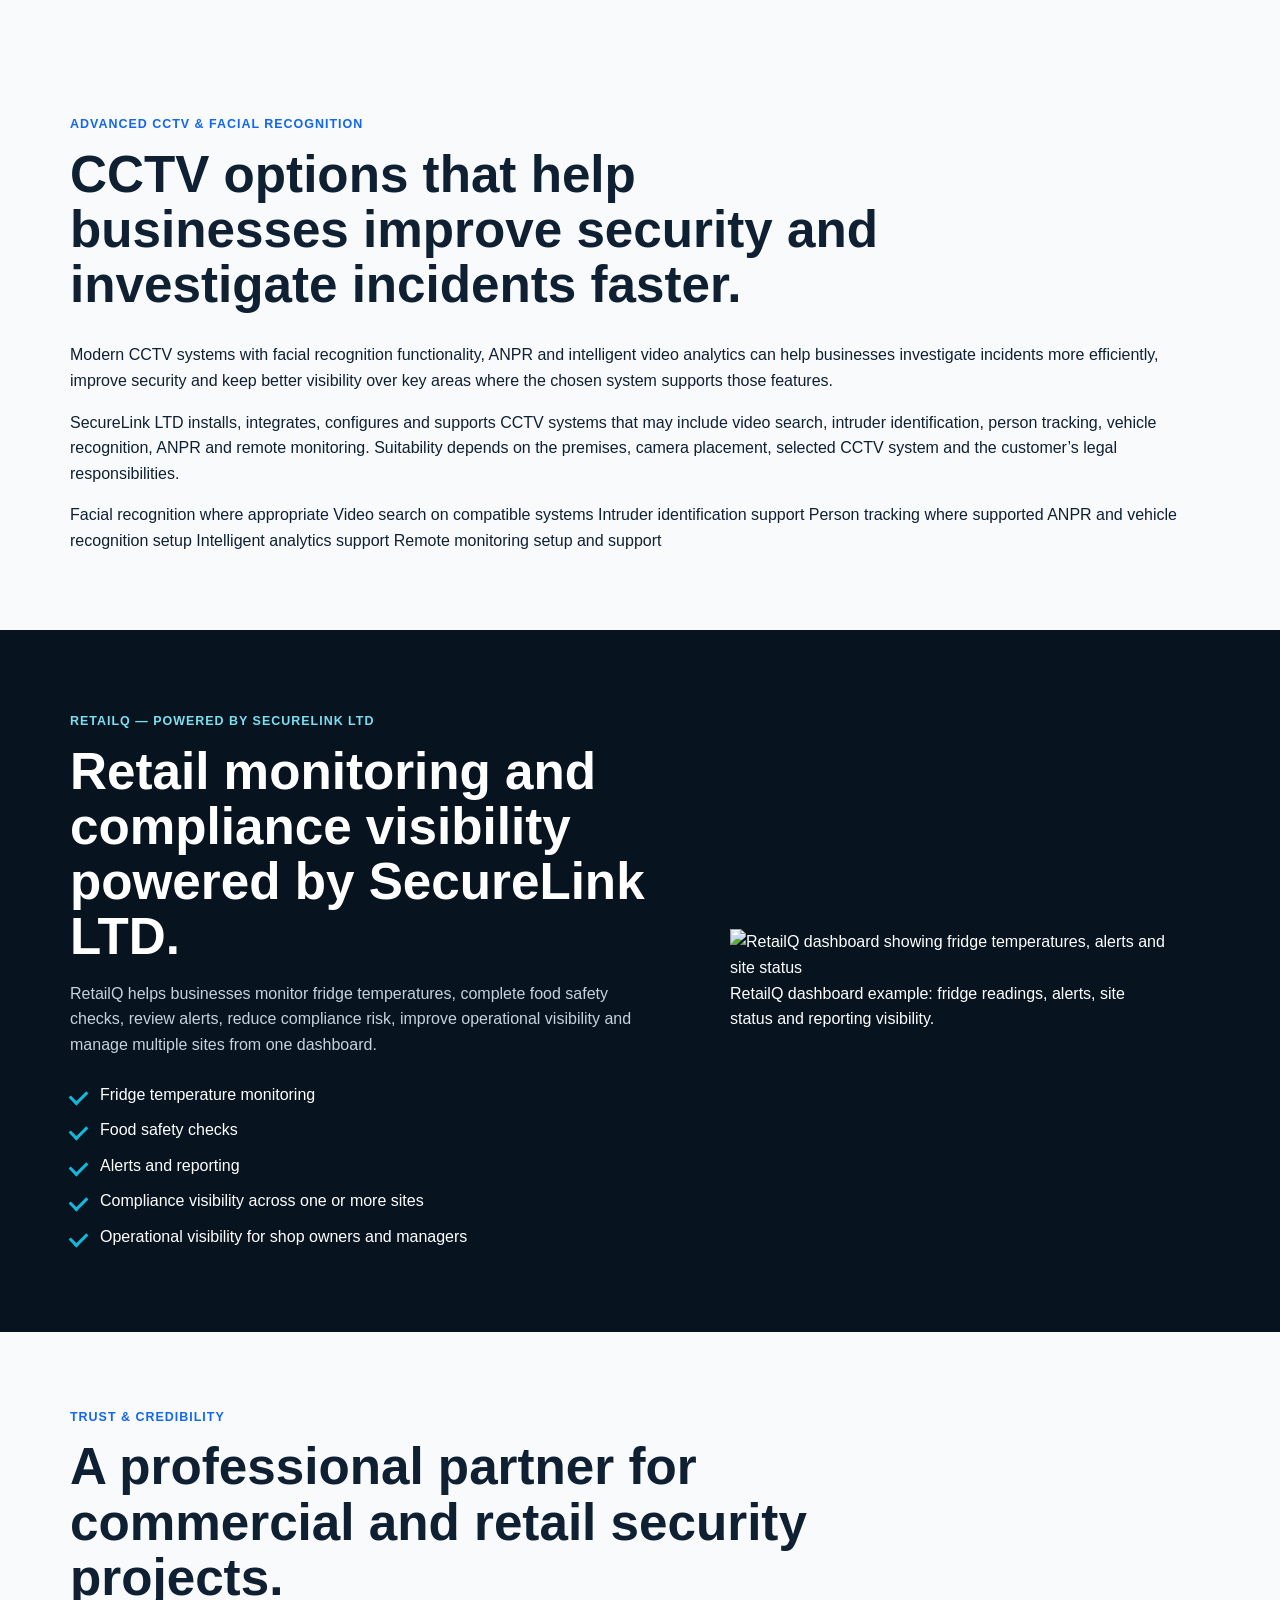
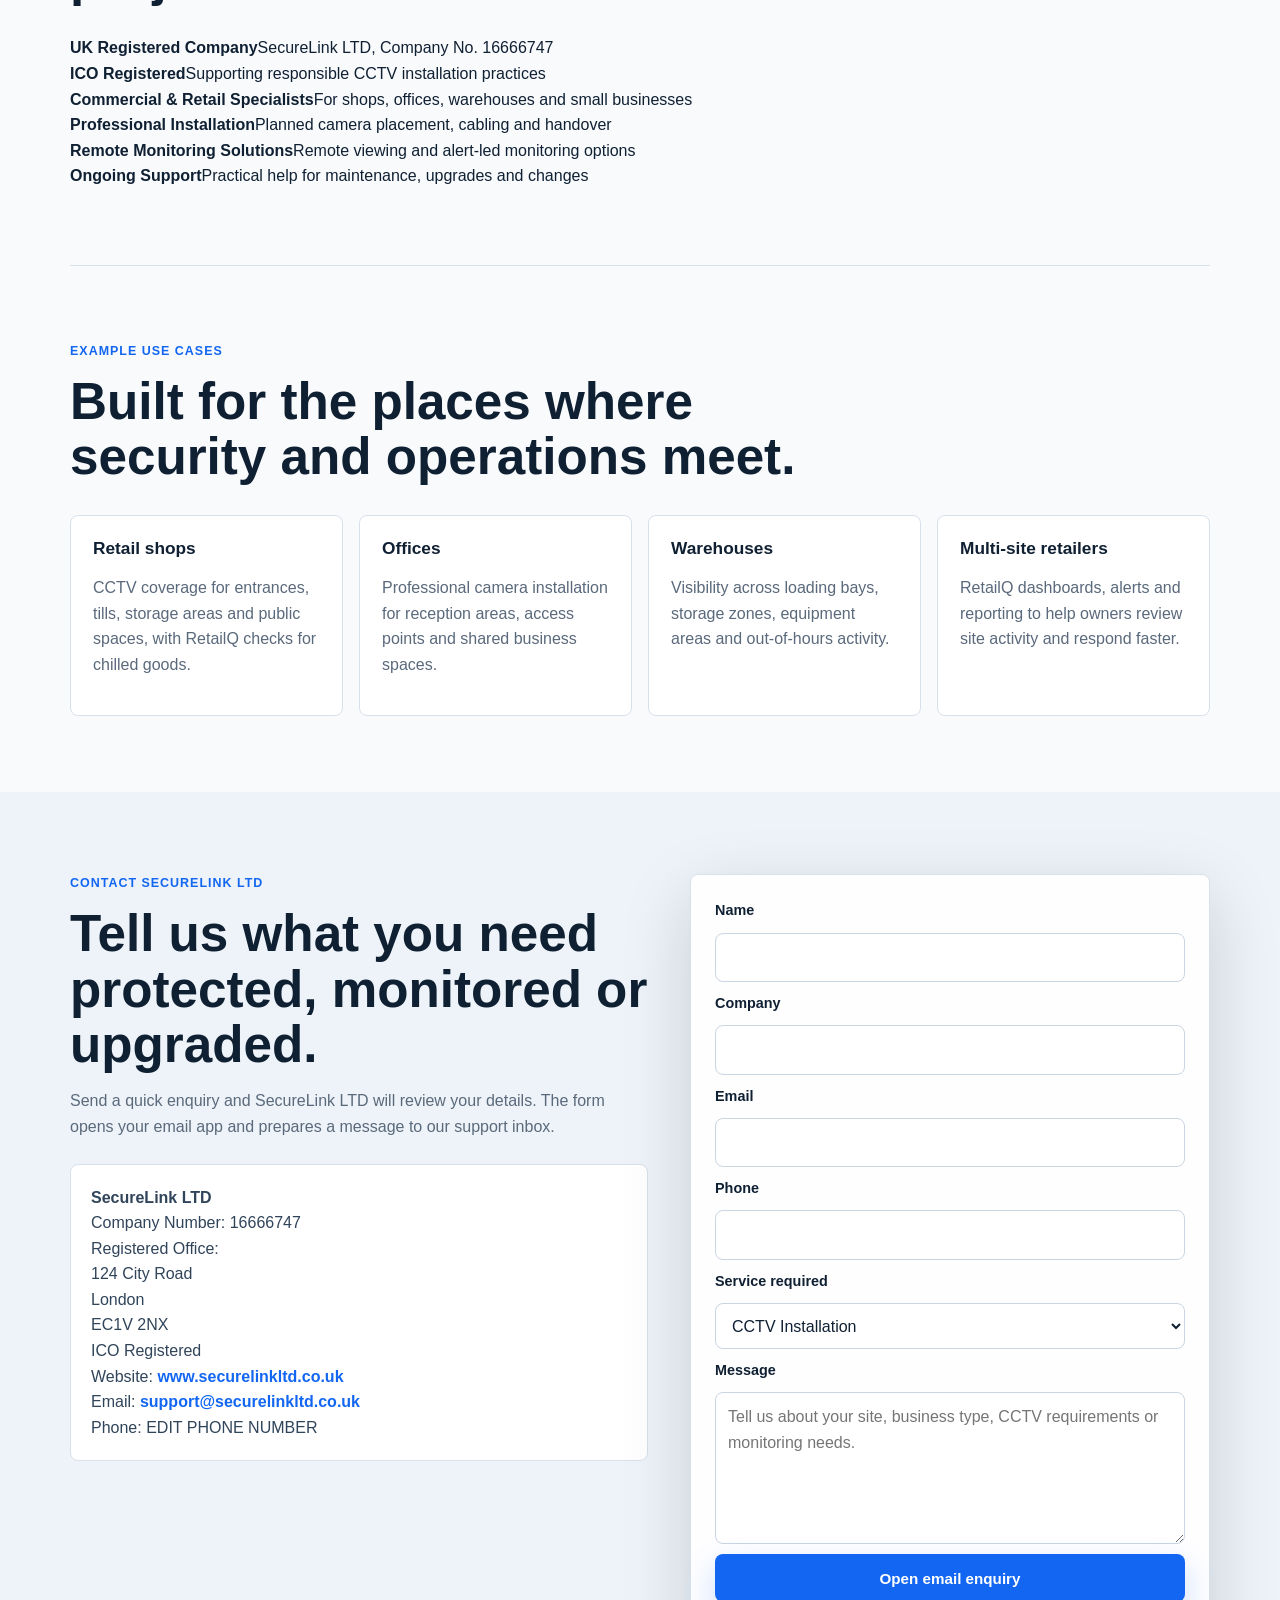
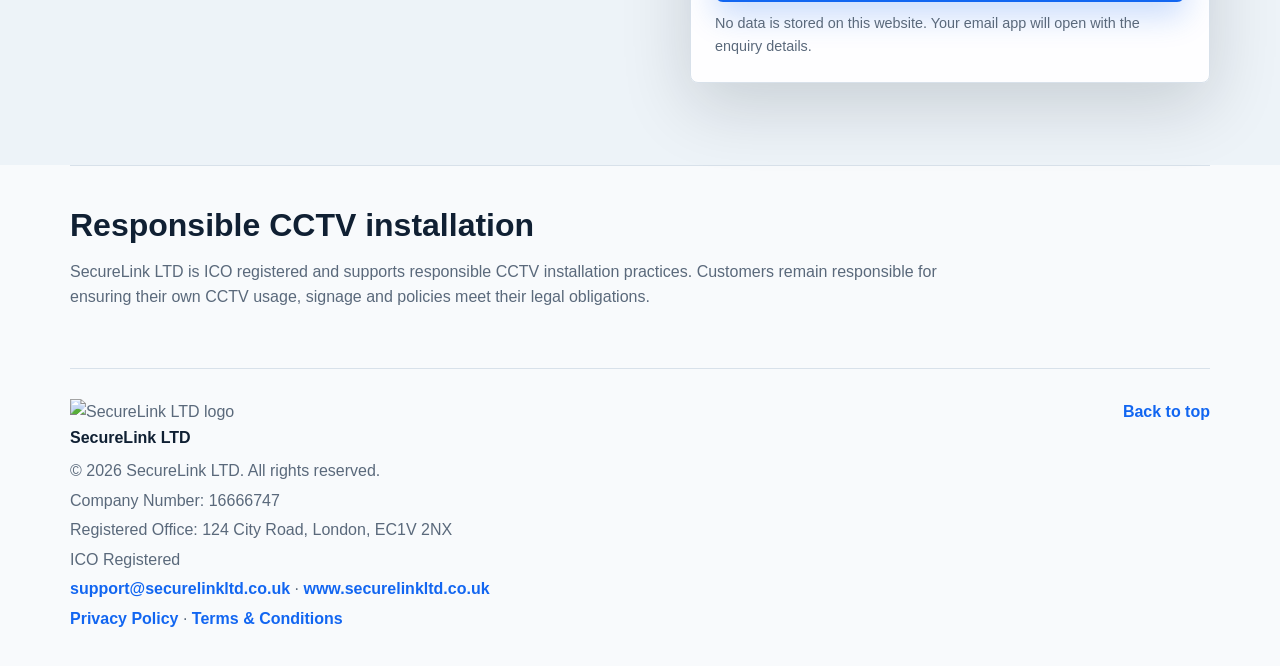
==== commit e0cee48f: "Add files via upload Update SecureLink website with logo, RetailQ dashboard, privacy policy and faci" ====
--- a/index.html
+++ b/index.html
@@ -4,26 +4,27 @@
   <meta charset="UTF-8">
   <meta name="viewport" content="width=device-width, initial-scale=1.0">
 
-  <!-- EDIT: Update title/description if your service area or offer changes. -->
-  <title>SecureLink LTD | Professional CCTV Installation & Retail Monitoring UK</title>
-  <meta name="description" content="SecureLink LTD provides professional CCTV installation and RetailQ smart retail monitoring for UK shops, offices, warehouses and small businesses.">
-  <meta name="keywords" content="SecureLink LTD, CCTV installation UK, commercial CCTV, retail CCTV, IP cameras, NVR installation, RetailQ, fridge temperature monitoring, food safety checks, compliance visibility, retail monitoring">
+  <!-- EDIT: Update the page title and description if your service area changes. -->
+  <title>SecureLink LTD | CCTV Installation Surrey & Retail Monitoring Solutions</title>
+  <meta name="description" content="SecureLink LTD provides CCTV Installation Surrey, commercial CCTV installation, retail CCTV systems, CCTV systems with facial recognition capabilities where appropriate and legally compliant, and RetailQ food safety monitoring for UK businesses.">
+  <meta name="keywords" content="CCTV Installation Surrey, Commercial CCTV Installation, Retail CCTV Systems, Facial Recognition CCTV, Retail Monitoring Solutions, Food Safety Monitoring, Fridge Temperature Monitoring, SecureLink LTD">
   <meta name="author" content="SecureLink LTD">
 
-  <meta property="og:title" content="SecureLink LTD | Professional CCTV Installation & Retail Monitoring">
-  <meta property="og:description" content="Professional UK CCTV installation and smart retail monitoring for shops, offices, warehouses and multi-site retailers.">
+  <meta property="og:title" content="SecureLink LTD | Commercial CCTV & Retail Monitoring">
+  <meta property="og:description" content="Professional CCTV installation, CCTV systems with facial recognition capabilities where appropriate and legally compliant, and RetailQ compliance visibility for retail and commercial businesses.">
   <meta property="og:type" content="website">
   <meta property="og:url" content="https://www.securelinkltd.co.uk/">
   <meta property="og:site_name" content="SecureLink LTD">
 
   <link rel="canonical" href="https://www.securelinkltd.co.uk/">
+  <link rel="icon" type="image/png" href="assets/securelink-logo.png">
   <link rel="stylesheet" href="style.css">
 </head>
 <body>
   <header class="site-header" id="top">
     <nav class="nav" aria-label="Main navigation">
       <a class="brand" href="#top" aria-label="SecureLink LTD home">
-        <span class="brand-mark" aria-hidden="true">SL</span>
+        <img class="brand-logo" src="assets/securelink-logo.png" alt="SecureLink LTD logo">
         <span>
           <strong>SecureLink LTD</strong>
           <small>CCTV & Retail Monitoring</small>
@@ -38,8 +39,9 @@
 
       <div class="nav-links" id="nav-links">
         <a href="#cctv">CCTV</a>
+        <a href="#advanced-cctv">Advanced CCTV</a>
         <a href="#retailq">RetailQ</a>
-        <a href="#use-cases">Use Cases</a>
+        <a href="#trust">Trust</a>
         <a href="#contact">Contact</a>
       </div>
     </nav>
@@ -48,13 +50,13 @@
   <main>
     <section class="hero">
       <div class="hero-content">
-        <p class="eyebrow">UK CCTV installation and retail monitoring</p>
-        <h1>Secure sites, safer checks, smarter retail operations.</h1>
-        <p class="hero-lead">Professional CCTV Installation & Smart Retail Monitoring</p>
-        <p class="hero-copy">SecureLink LTD helps UK retail and commercial businesses protect their premises, monitor key safety checks, and keep better visibility across their sites.</p>
+        <p class="eyebrow">CCTV Installation Surrey and UK retail monitoring</p>
+        <h1>Professional CCTV installation and retail monitoring for growing businesses.</h1>
+        <p class="hero-lead">SecureLink LTD helps retail and commercial teams improve security, reduce avoidable losses, access cameras remotely and keep better visibility across their sites.</p>
+        <p class="hero-copy">From new CCTV installations and remote viewing setup to RetailQ fridge temperature monitoring, we provide practical security and compliance support for shops, offices, warehouses and multi-site businesses.</p>
         <div class="hero-actions">
           <a class="btn btn-primary" href="#contact">Request an enquiry</a>
-          <a class="btn btn-secondary" href="#retailq">Explore RetailQ</a>
+          <a class="btn btn-secondary" href="#retailq">View RetailQ</a>
         </div>
         <dl class="hero-stats" aria-label="SecureLink service highlights">
           <div>
@@ -63,46 +65,23 @@
           </div>
           <div>
             <dt>RetailQ</dt>
-            <dd>Alerts and reporting</dd>
+            <dd>Compliance visibility</dd>
           </div>
           <div>
-            <dt>UK</dt>
-            <dd>Business-ready support</dd>
+            <dt>ICO</dt>
+            <dd>Registered business</dd>
           </div>
         </dl>
       </div>
 
-      <div class="hero-visual" aria-label="Illustration of CCTV and retail monitoring dashboard">
-        <div class="system-panel">
-          <div class="panel-top">
-            <span></span>
-            <span></span>
-            <span></span>
-          </div>
-          <div class="camera-row">
-            <div class="camera-card">
-              <span class="css-icon camera-icon" aria-hidden="true"></span>
-              <strong>IP Camera</strong>
-              <small>Remote viewing enabled</small>
-            </div>
-            <div class="camera-card">
-              <span class="css-icon nvr-icon" aria-hidden="true"></span>
-              <strong>NVR</strong>
-              <small>Secure local recording</small>
-            </div>
-          </div>
-          <div class="dashboard-preview">
-            <div class="metric">
-              <span>Fridge 01</span>
-              <strong>3.8°C</strong>
-            </div>
-            <div class="metric ok">
-              <span>Food checks</span>
-              <strong>Passed</strong>
-            </div>
-            <div class="chart-bars" aria-hidden="true">
-              <i></i><i></i><i></i><i></i><i></i>
-            </div>
+      <div class="hero-visual" aria-label="SecureLink CCTV and RetailQ overview">
+        <div class="hero-showcase">
+          <img src="assets/securelink-logo.png" alt="SecureLink LTD logo">
+          <div class="showcase-lines">
+            <span>Commercial CCTV Installation</span>
+            <span>Retail CCTV Systems</span>
+            <span>Remote Viewing Setup</span>
+            <span>RetailQ Monitoring</span>
           </div>
         </div>
       </div>
@@ -130,104 +109,126 @@
     <section class="section about" id="about">
       <div class="section-heading">
         <p class="eyebrow">About SecureLink LTD</p>
-        <h2>Professional systems for businesses that need trust, visibility and control.</h2>
+        <h2>Established, practical security and monitoring support for UK businesses.</h2>
       </div>
       <div class="two-column">
-        <p>SecureLink LTD supports UK businesses with professional CCTV installation and smart retail monitoring. We help shops, offices, warehouses and small businesses protect premises, monitor key safety checks and make day-to-day site visibility easier to manage.</p>
-        <p>Our work is focused on clean installations, clear communication and systems that feel straightforward after handover. From cabling and camera setup to mobile viewing and RetailQ reporting, the goal is practical technology that works reliably in the background.</p>
+        <p>SecureLink LTD supports retail and commercial businesses with professional CCTV installation, remote viewing setup and smart retail monitoring. We work with shops, offices, warehouses and small business premises that need clear coverage, reliable setup and straightforward advice.</p>
+        <p>Our approach is customer-friendly and commercially focused. We help businesses choose suitable systems, improve day-to-day visibility and respond faster when incidents, alerts or safety checks need attention.</p>
       </div>
     </section>
 
     <section class="section service-section" id="cctv">
       <div class="section-heading">
-        <p class="eyebrow">CCTV Installation Services</p>
-        <h2>Commercial CCTV designed for clear coverage and simple operation.</h2>
-      </div>
-
-      <div class="feature-grid">
-        <article class="feature-card">
-          <span class="card-icon camera-icon" aria-hidden="true"></span>
-          <h3>Commercial CCTV</h3>
-          <p>Camera systems for retail shops, offices, warehouses and small business premises.</p>
-        </article>
-        <article class="feature-card">
-          <span class="card-icon network-icon" aria-hidden="true"></span>
-          <h3>IP Cameras & NVRs</h3>
-          <p>Modern IP camera setup, NVR recording, secure cabling and monitoring screen configuration.</p>
-        </article>
-        <article class="feature-card">
-          <span class="card-icon phone-icon" aria-hidden="true"></span>
+        <p class="eyebrow">CCTV Services</p>
+        <h2>Commercial CCTV installation for retail, office and warehouse environments.</h2>
+        <p>SecureLink LTD designs, installs, configures, integrates, supports and maintains CCTV systems around the way your premises operate, helping you improve security, review incidents faster and manage access from the right devices.</p>
+      </div>
+
+      <div class="service-list">
+        <article>
+          <h3>Commercial CCTV Installation</h3>
+          <p>Professional CCTV design, installation and setup to help protect business premises, improve coverage and support faster incident review.</p>
+        </article>
+        <article>
+          <h3>Retail CCTV Systems</h3>
+          <p>CCTV for entrances, tills, sales floors, storage areas and staff-only spaces to improve visibility and help reduce losses.</p>
+        </article>
+        <article>
+          <h3>Warehouse CCTV</h3>
+          <p>CCTV planning, installation and support for loading bays, storage rooms, vehicle areas, equipment zones and wider premises monitoring.</p>
+        </article>
+        <article>
+          <h3>Office CCTV</h3>
+          <p>Professional CCTV setup for reception areas, access points, corridors and shared spaces to support safer working environments.</p>
+        </article>
+        <article>
           <h3>Remote Viewing</h3>
-          <p>Mobile app setup so owners and managers can view cameras remotely where suitable.</p>
-        </article>
-        <article class="feature-card">
-          <span class="card-icon shield-icon" aria-hidden="true"></span>
-          <h3>Professional Handover</h3>
-          <p>Clean installation, practical guidance and a system configured around your premises.</p>
-        </article>
+          <p>Remote access setup so owners and managers can check key areas when appropriate.</p>
+        </article>
+        <article>
+          <h3>Mobile App Access</h3>
+          <p>Practical setup and support for compatible mobile viewing apps, user access and day-to-day use.</p>
+        </article>
+        <article>
+          <h3>Facial Recognition</h3>
+          <p>SecureLink can install and configure CCTV systems with facial recognition capabilities where appropriate and legally compliant.</p>
+        </article>
+        <article>
+          <h3>Number Plate Recognition (ANPR)</h3>
+          <p>Installation and setup of CCTV systems capable of supporting automatic number plate recognition (ANPR) for car parks, yards, loading areas and access routes.</p>
+        </article>
+        <article>
+          <h3>Intelligent Video Search & Investigation Tools</h3>
+          <p>Setup and support for intelligent video analytics available on supported CCTV systems, helping teams review footage faster during investigations.</p>
+        </article>
+        <article>
+          <h3>CCTV Maintenance</h3>
+          <p>System checks, camera reviews, maintenance and practical support to keep existing CCTV systems performing properly.</p>
+        </article>
+        <article>
+          <h3>CCTV Upgrades</h3>
+          <p>Upgrade older cameras, recording equipment, remote access and compatible investigation tools on supported CCTV systems.</p>
+        </article>
+        <article>
+          <h3>New Installations</h3>
+          <p>Clean cabling, planned camera positioning, recording setup, system integration and a professional handover.</p>
+        </article>
+      </div>
+    </section>
+
+    <section class="section advanced-section" id="advanced-cctv">
+      <div class="section-heading">
+        <p class="eyebrow">Advanced CCTV & Facial Recognition</p>
+        <h2>CCTV options that help businesses improve security and investigate incidents faster.</h2>
+      </div>
+      <div class="advanced-grid">
+        <div class="advanced-copy">
+          <p>Modern CCTV systems with facial recognition functionality, ANPR and intelligent video analytics can help businesses investigate incidents more efficiently, improve security and keep better visibility over key areas where the chosen system supports those features.</p>
+          <p>SecureLink LTD installs, integrates, configures and supports CCTV systems that may include video search, intruder identification, person tracking, vehicle recognition, ANPR and remote monitoring. Suitability depends on the premises, camera placement, selected CCTV system and the customer’s legal responsibilities.</p>
+        </div>
+        <div class="capability-list" aria-label="Advanced CCTV capabilities">
+          <span>Facial recognition where appropriate</span>
+          <span>Video search on compatible systems</span>
+          <span>Intruder identification support</span>
+          <span>Person tracking where supported</span>
+          <span>ANPR and vehicle recognition setup</span>
+          <span>Intelligent analytics support</span>
+          <span>Remote monitoring setup and support</span>
+        </div>
       </div>
     </section>
 
     <section class="section retailq-section" id="retailq">
       <div class="retailq-copy">
         <p class="eyebrow">RetailQ — powered by SecureLink LTD</p>
-        <h2>Smart monitoring for retail teams that need clearer safety checks.</h2>
-        <p>RetailQ, powered by SecureLink LTD, is designed to help retail teams monitor fridge temperatures, complete food safety checks, review alerts, and keep better visibility across one or more sites.</p>
+        <h2>Retail monitoring and compliance visibility powered by SecureLink LTD.</h2>
+        <p>RetailQ helps businesses monitor fridge temperatures, complete food safety checks, review alerts, reduce compliance risk, improve operational visibility and manage multiple sites from one dashboard.</p>
         <ul class="check-list">
-          <li>Fridge temperature monitoring and alerts</li>
-          <li>Food safety checks and compliance visibility</li>
-          <li>Waste reduction support through better reporting</li>
-          <li>Dashboards and reporting for one or more sites</li>
+          <li>Fridge temperature monitoring</li>
+          <li>Food safety checks</li>
+          <li>Alerts and reporting</li>
+          <li>Compliance visibility across one or more sites</li>
+          <li>Operational visibility for shop owners and managers</li>
         </ul>
       </div>
-      <div class="retailq-dashboard" aria-label="RetailQ dashboard example">
-        <div class="dash-header">
-          <strong>RetailQ Live</strong>
-          <span>3 sites online</span>
-        </div>
-        <div class="dash-grid">
-          <div>
-            <small>Temperature</small>
-            <strong>3.8°C</strong>
-            <span class="status good">Normal</span>
-          </div>
-          <div>
-            <small>Alerts</small>
-            <strong>1</strong>
-            <span class="status warn">Review</span>
-          </div>
-          <div>
-            <small>Checks</small>
-            <strong>97%</strong>
-            <span class="status good">Complete</span>
-          </div>
-          <div>
-            <small>Waste trend</small>
-            <strong>-12%</strong>
-            <span class="status good">Improved</span>
-          </div>
-        </div>
-      </div>
-    </section>
-
-    <section class="section" id="why-us">
-      <div class="section-heading">
-        <p class="eyebrow">Why Choose Us</p>
-        <h2>A security partner with a practical retail monitoring mindset.</h2>
-      </div>
-      <div class="why-list">
-        <article>
-          <h3>Clean, professional setup</h3>
-          <p>Installations are planned around your premises, camera coverage, cabling routes and everyday use.</p>
-        </article>
-        <article>
-          <h3>Business-focused guidance</h3>
-          <p>We explain options clearly and recommend practical systems that fit the needs of your site.</p>
-        </article>
-        <article>
-          <h3>Connected operations</h3>
-          <p>SecureLink LTD combines CCTV knowledge with RetailQ monitoring for a clearer view of safety checks, alerts and site activity.</p>
-        </article>
+      <figure class="retailq-showcase">
+        <img src="assets/retailq-dashboard.png" alt="RetailQ dashboard showing fridge temperatures, alerts and site status">
+        <figcaption>RetailQ dashboard example: fridge readings, alerts, site status and reporting visibility.</figcaption>
+      </figure>
+    </section>
+
+    <section class="section trust-section" id="trust">
+      <div class="section-heading">
+        <p class="eyebrow">Trust & Credibility</p>
+        <h2>A professional partner for commercial and retail security projects.</h2>
+      </div>
+      <div class="trust-grid">
+        <article><strong>UK Registered Company</strong><span>SecureLink LTD, Company No. 16666747</span></article>
+        <article><strong>ICO Registered</strong><span>Supporting responsible CCTV installation practices</span></article>
+        <article><strong>Commercial & Retail Specialists</strong><span>For shops, offices, warehouses and small businesses</span></article>
+        <article><strong>Professional Installation</strong><span>Planned camera placement, cabling and handover</span></article>
+        <article><strong>Remote Monitoring Solutions</strong><span>Remote viewing and alert-led monitoring options</span></article>
+        <article><strong>Ongoing Support</strong><span>Practical help for maintenance, upgrades and changes</span></article>
       </div>
     </section>
 
@@ -258,20 +259,22 @@
 
     <section class="section contact-section" id="contact">
       <div class="contact-copy">
-        <p class="eyebrow">Contact / Enquiry Form</p>
-        <h2>Tell us what you need protected or monitored.</h2>
+        <p class="eyebrow">Contact SecureLink LTD</p>
+        <h2>Tell us what you need protected, monitored or upgraded.</h2>
         <p>Send a quick enquiry and SecureLink LTD will review your details. The form opens your email app and prepares a message to our support inbox.</p>
 
         <address>
           <!-- EDIT: Replace the placeholder phone below if needed. Company details are official registration details. -->
           <strong>SecureLink LTD</strong><br>
+          Company Number: 16666747<br>
+          Registered Office:<br>
+          124 City Road<br>
+          London<br>
+          EC1V 2NX<br>
+          ICO Registered<br>
           Website: <a href="https://www.securelinkltd.co.uk">www.securelinkltd.co.uk</a><br>
           Email: <a href="mailto:support@securelinkltd.co.uk">support@securelinkltd.co.uk</a><br>
-          Phone: <span>EDIT PHONE NUMBER</span><br>
-          Registered in England & Wales<br>
-          Company No. 16666747<br>
-          Registered office: 124 City Road, London, United Kingdom, EC1V 2NX<br>
-          ICO Registered
+          Phone: <span>EDIT PHONE NUMBER</span>
         </address>
       </div>
 
@@ -291,13 +294,14 @@
         <label for="service">Service required</label>
         <select id="service" name="service">
           <option>CCTV Installation</option>
+          <option>Advanced CCTV Systems</option>
           <option>RetailQ</option>
           <option>CCTV Installation and RetailQ</option>
           <option>General enquiry</option>
         </select>
 
         <label for="message">Message</label>
-        <textarea id="message" name="message" rows="5" placeholder="Tell us about your site, business type, number of cameras or monitoring needs." required></textarea>
+        <textarea id="message" name="message" rows="5" placeholder="Tell us about your site, business type, CCTV requirements or monitoring needs." required></textarea>
 
         <button class="btn btn-primary" type="submit">Open email enquiry</button>
         <p class="form-note">No data is stored on this website. Your email app will open with the enquiry details.</p>
@@ -311,13 +315,17 @@
   </main>
 
   <footer class="site-footer">
-    <div>
-      <strong>SecureLink LTD</strong>
-      <p>&copy; <span id="year"></span> SecureLink LTD. All rights reserved.</p>
-      <p>Registered in England & Wales — Company No. 16666747</p>
-      <p>Registered office: 124 City Road, London, United Kingdom, EC1V 2NX</p>
-      <p>ICO Registered</p>
-      <p><a href="mailto:support@securelinkltd.co.uk">support@securelinkltd.co.uk</a> · <a href="https://www.securelinkltd.co.uk">www.securelinkltd.co.uk</a></p>
+    <div class="footer-brand">
+      <img src="assets/securelink-logo.png" alt="SecureLink LTD logo">
+      <div>
+        <strong>SecureLink LTD</strong>
+        <p>&copy; <span id="year"></span> SecureLink LTD. All rights reserved.</p>
+        <p>Company Number: 16666747</p>
+        <p>Registered Office: 124 City Road, London, EC1V 2NX</p>
+        <p>ICO Registered</p>
+        <p><a href="mailto:support@securelinkltd.co.uk">support@securelinkltd.co.uk</a> · <a href="https://www.securelinkltd.co.uk">www.securelinkltd.co.uk</a></p>
+        <p class="footer-links"><a href="privacy-policy.html">Privacy Policy</a> · <a href="terms-and-conditions.html">Terms & Conditions</a></p>
+      </div>
     </div>
     <a class="back-to-top" href="#top">Back to top</a>
   </footer>
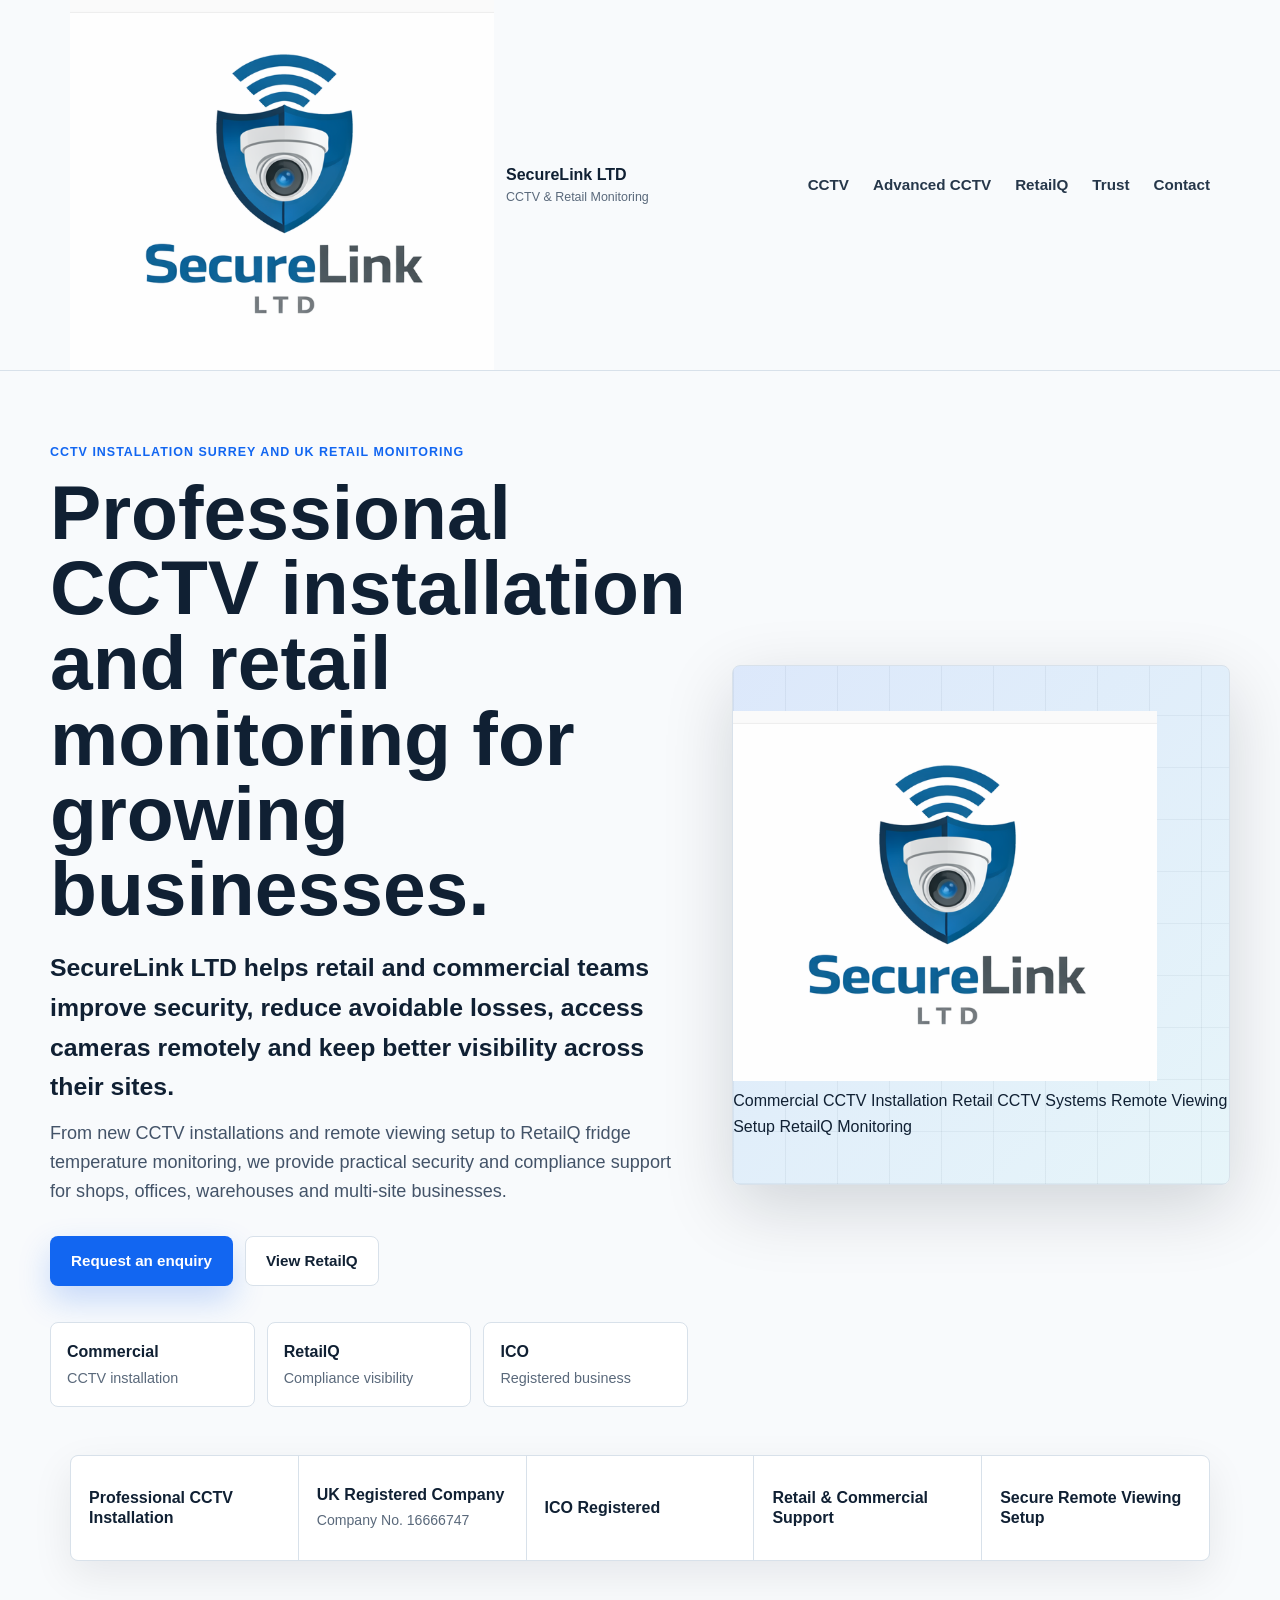
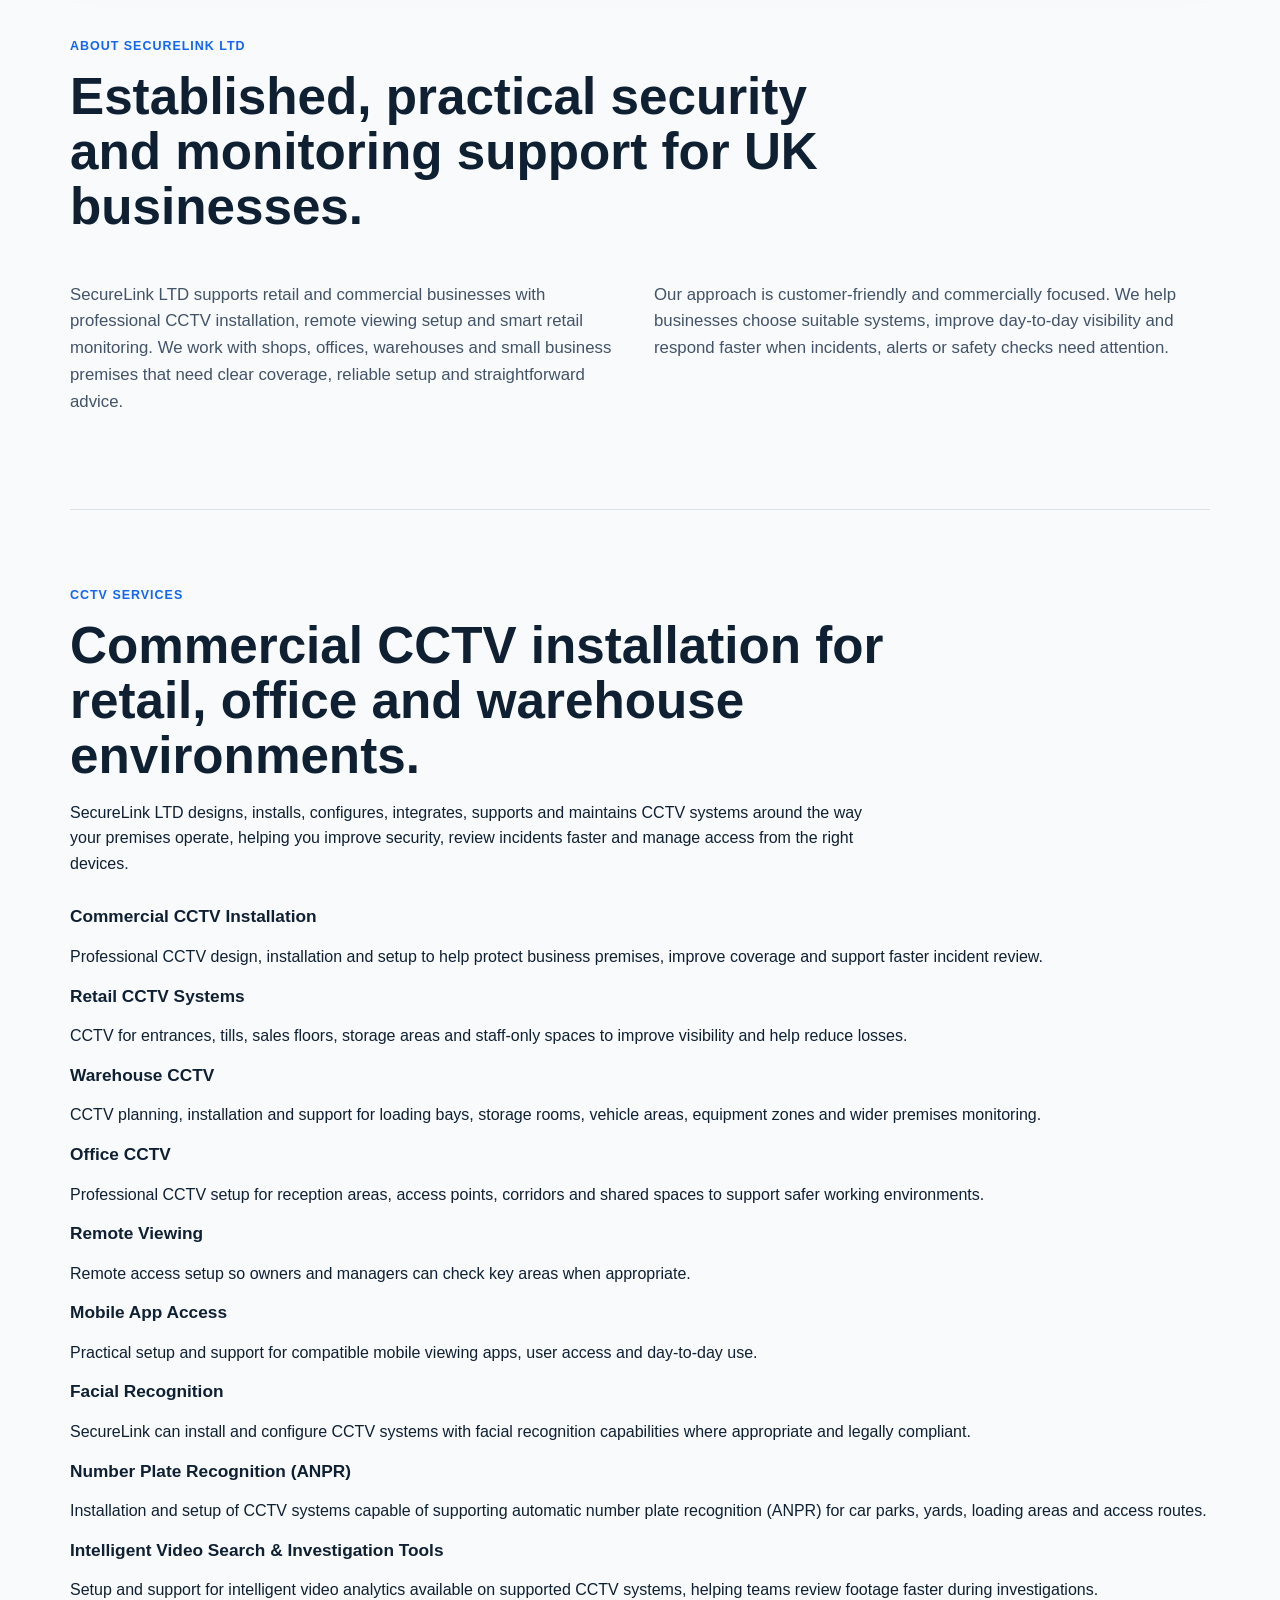
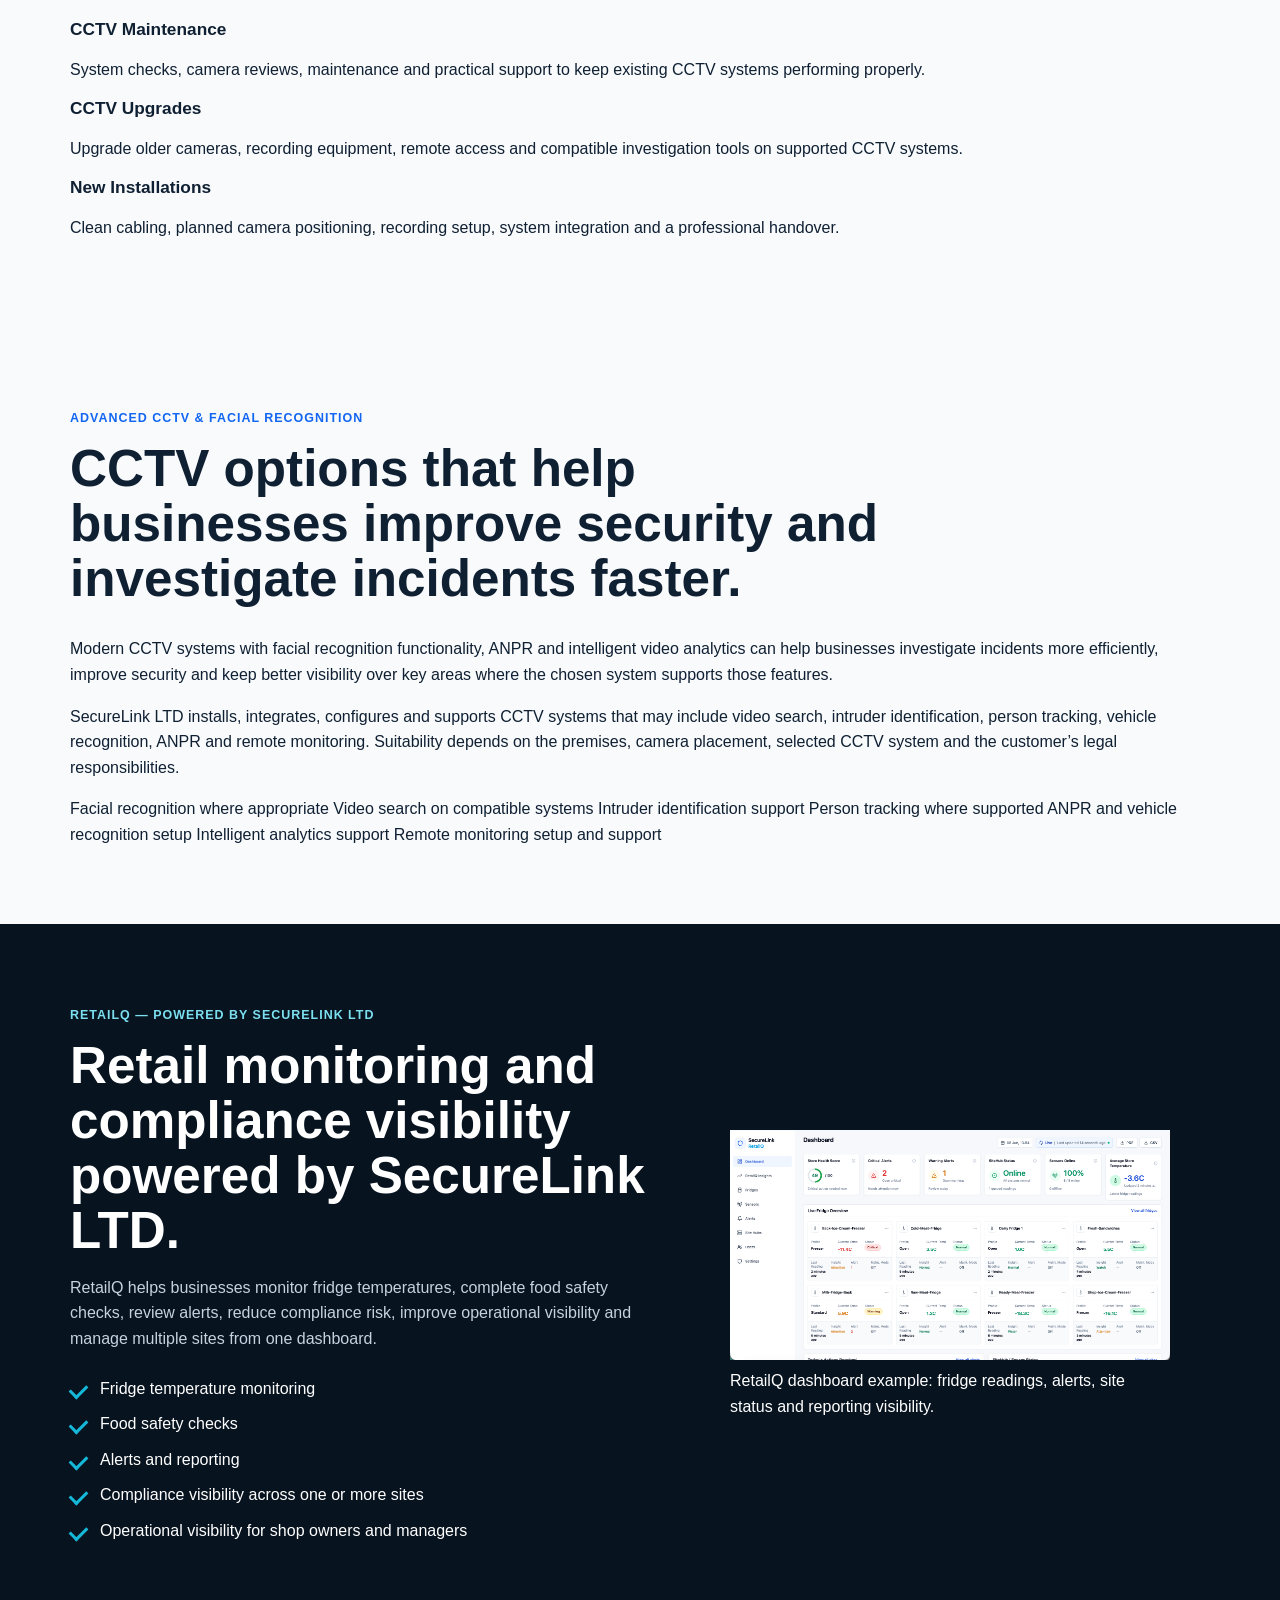
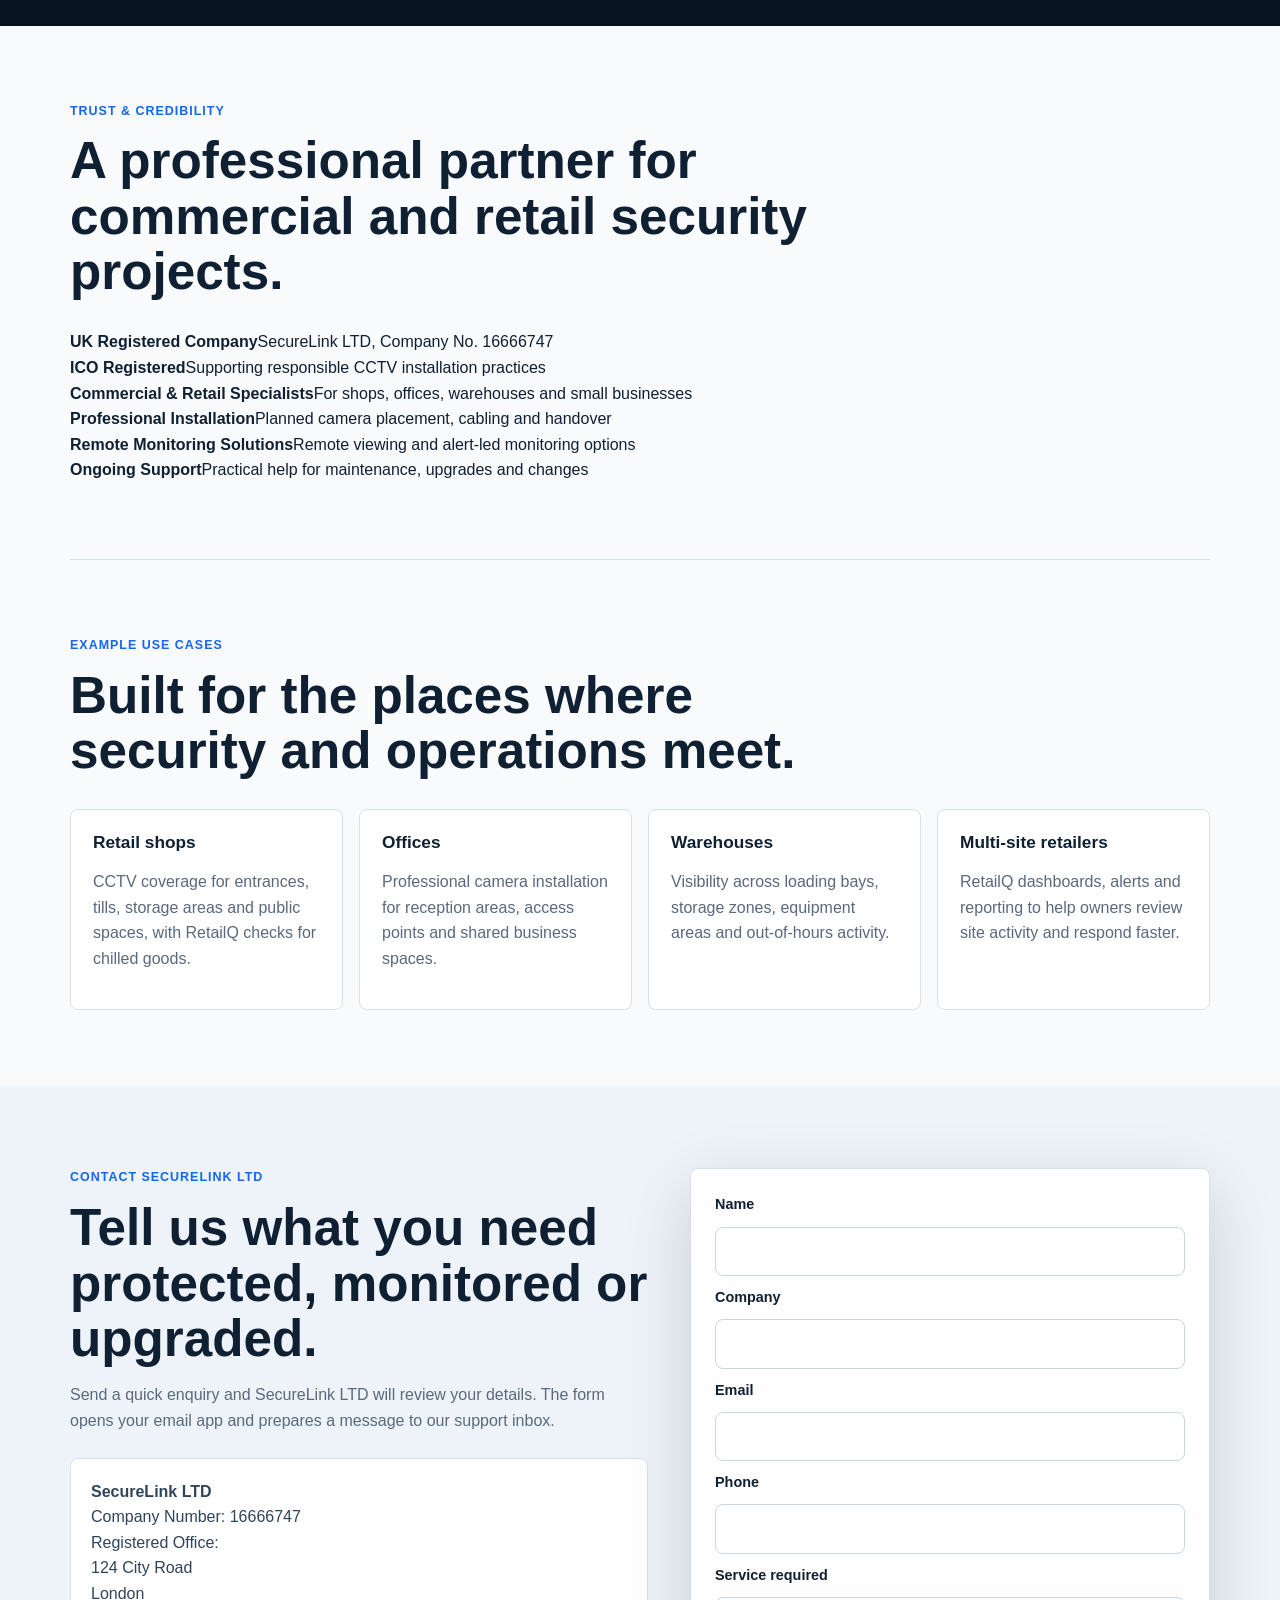
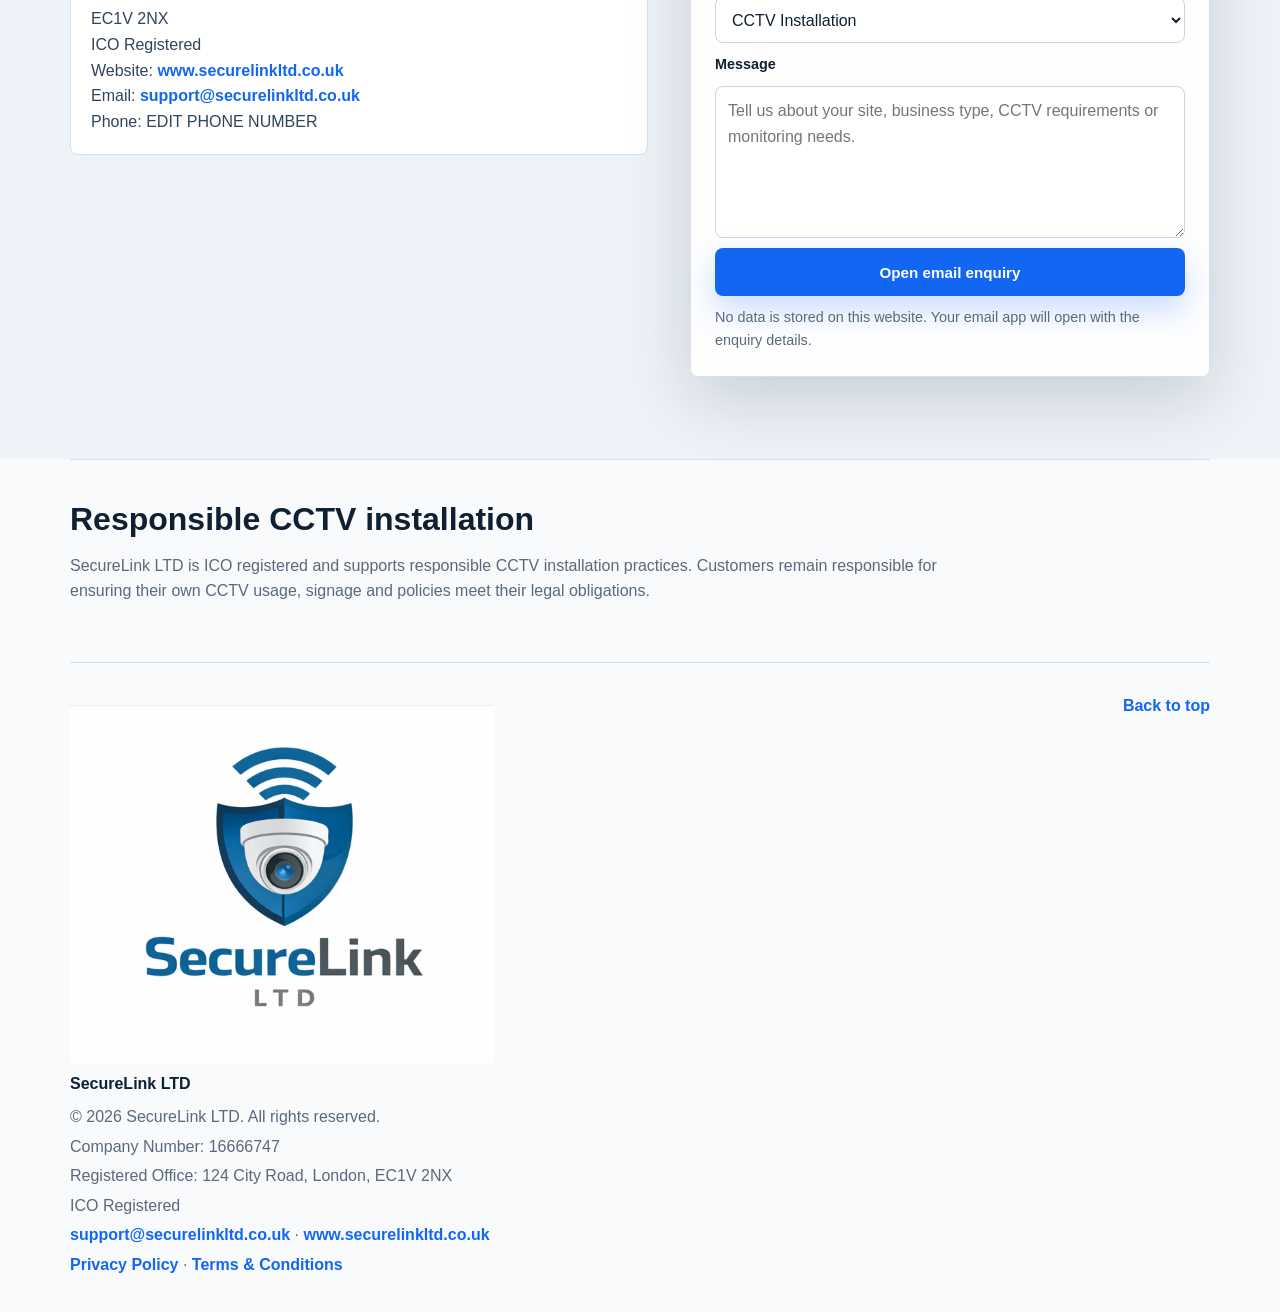
==== commit a883d861: "Update index.html" ====
--- a/index.html
+++ b/index.html
@@ -17,14 +17,14 @@
   <meta property="og:site_name" content="SecureLink LTD">
 
   <link rel="canonical" href="https://www.securelinkltd.co.uk/">
-  <link rel="icon" type="image/png" href="assets/securelink-logo.png">
+  <link rel="icon" type="image/png" href="securelink-logo.png">
   <link rel="stylesheet" href="style.css">
 </head>
 <body>
   <header class="site-header" id="top">
     <nav class="nav" aria-label="Main navigation">
       <a class="brand" href="#top" aria-label="SecureLink LTD home">
-        <img class="brand-logo" src="assets/securelink-logo.png" alt="SecureLink LTD logo">
+        <img class="brand-logo" src="securelink-logo.png" alt="SecureLink LTD logo">
         <span>
           <strong>SecureLink LTD</strong>
           <small>CCTV & Retail Monitoring</small>
@@ -76,7 +76,7 @@
 
       <div class="hero-visual" aria-label="SecureLink CCTV and RetailQ overview">
         <div class="hero-showcase">
-          <img src="assets/securelink-logo.png" alt="SecureLink LTD logo">
+          <img src="securelink-logo.png" alt="SecureLink LTD logo">
           <div class="showcase-lines">
             <span>Commercial CCTV Installation</span>
             <span>Retail CCTV Systems</span>
@@ -212,7 +212,7 @@
         </ul>
       </div>
       <figure class="retailq-showcase">
-        <img src="assets/retailq-dashboard.png" alt="RetailQ dashboard showing fridge temperatures, alerts and site status">
+        <img src="retailq-dashboard.png" alt="RetailQ dashboard showing fridge temperatures, alerts and site status">
         <figcaption>RetailQ dashboard example: fridge readings, alerts, site status and reporting visibility.</figcaption>
       </figure>
     </section>
@@ -316,7 +316,7 @@
 
   <footer class="site-footer">
     <div class="footer-brand">
-      <img src="assets/securelink-logo.png" alt="SecureLink LTD logo">
+      <img src="securelink-logo.png" alt="SecureLink LTD logo">
       <div>
         <strong>SecureLink LTD</strong>
         <p>&copy; <span id="year"></span> SecureLink LTD. All rights reserved.</p>
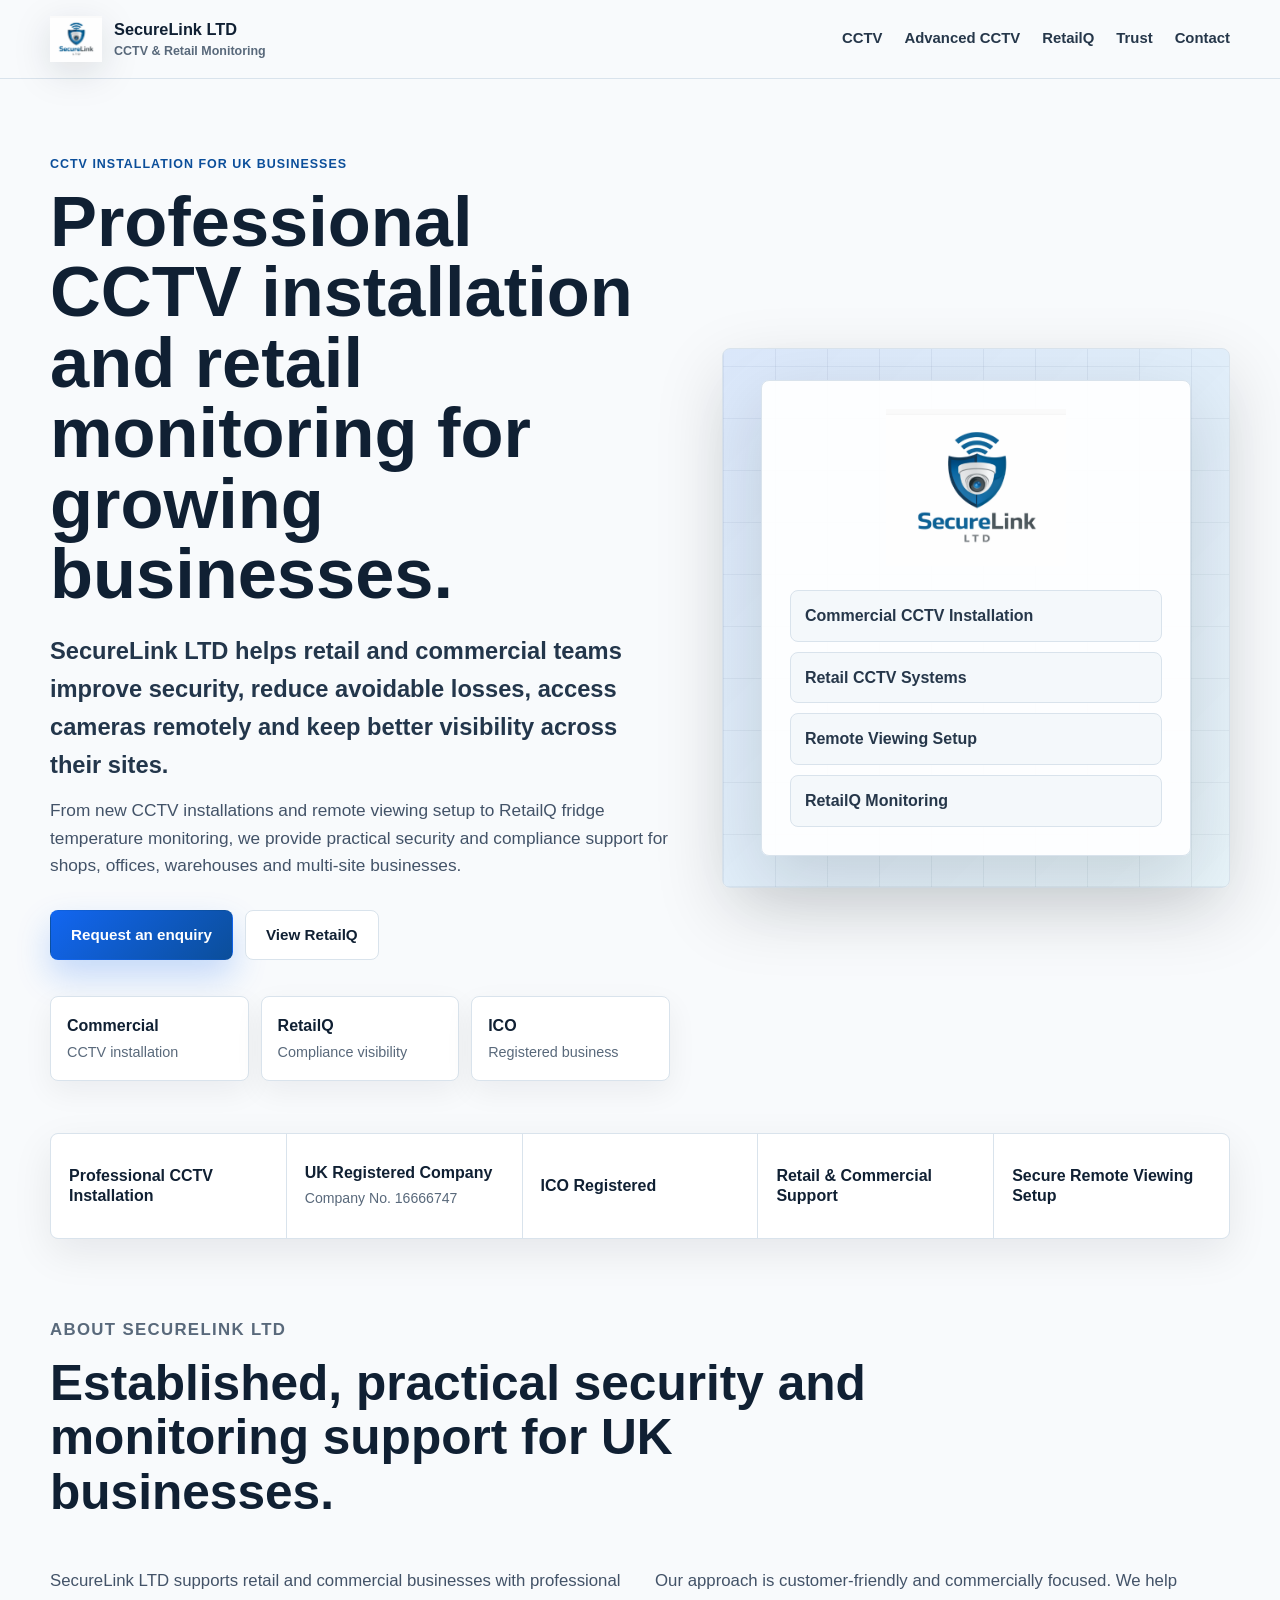
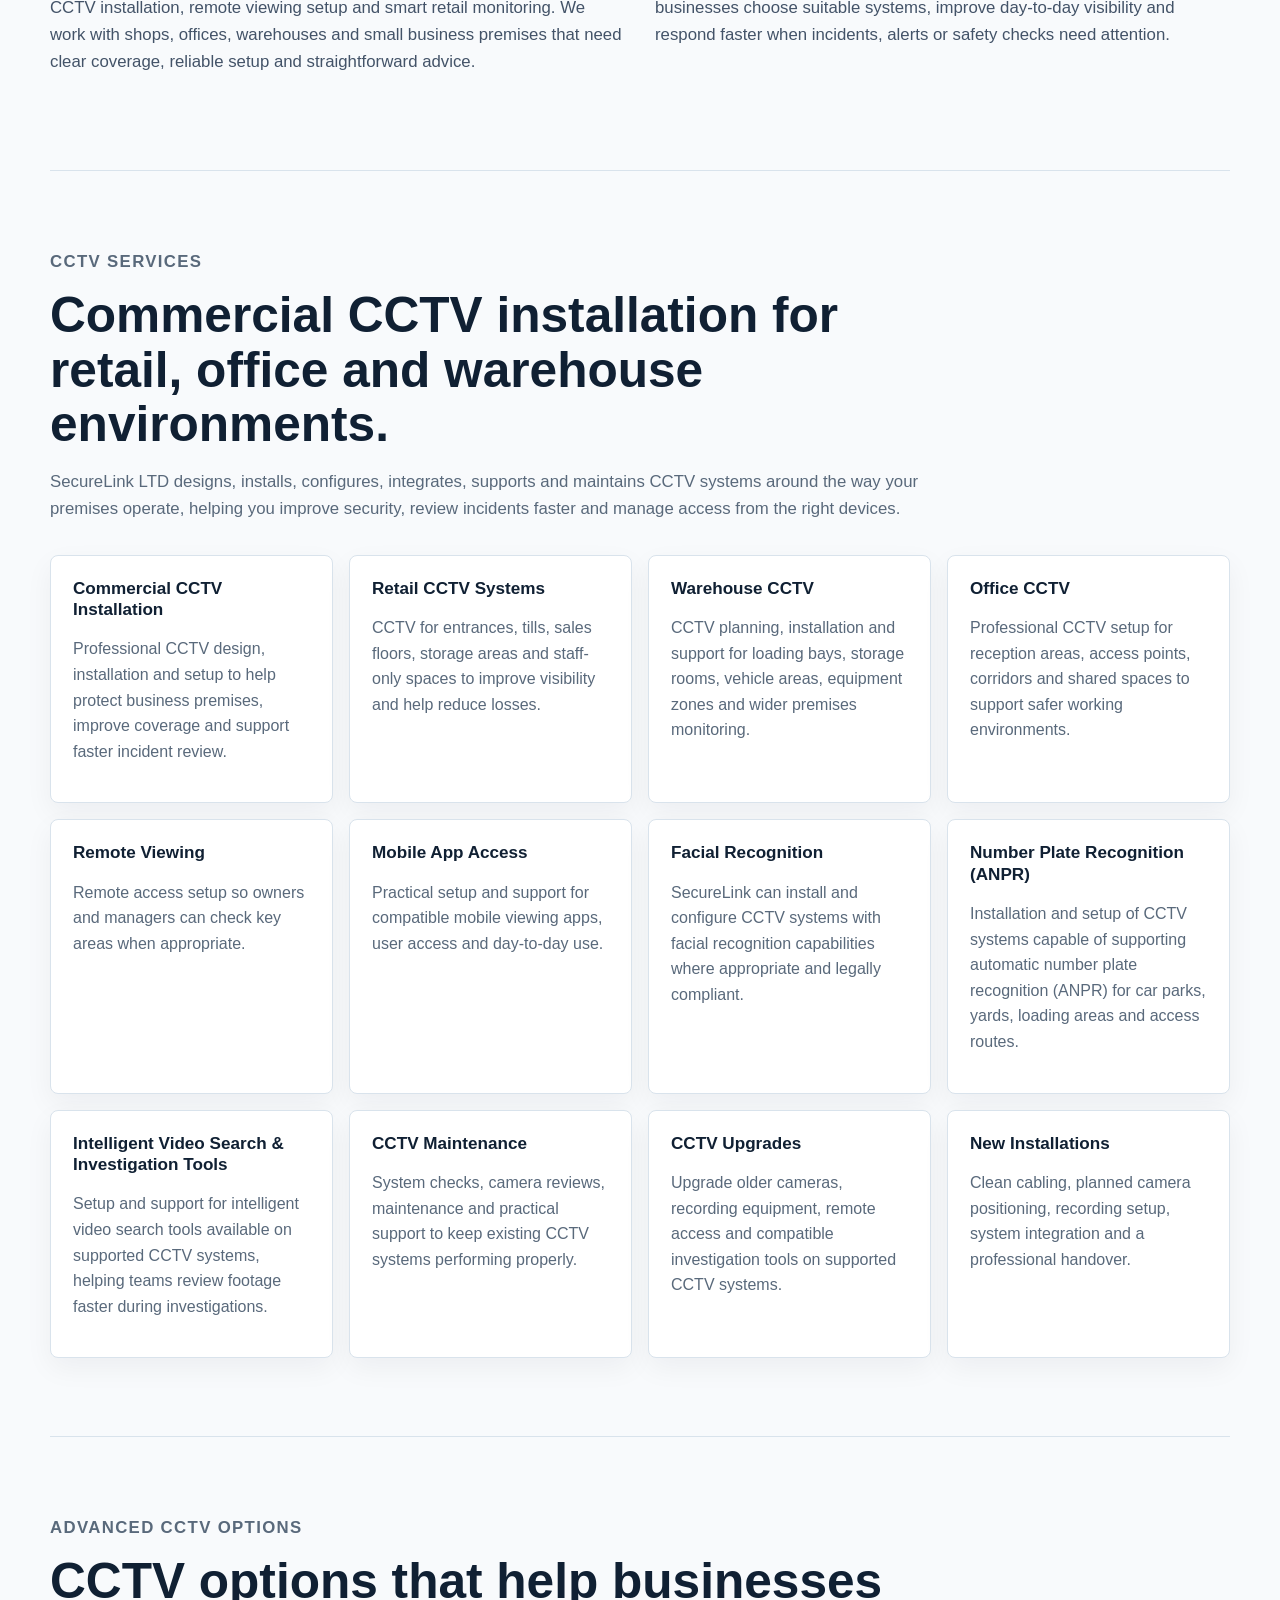
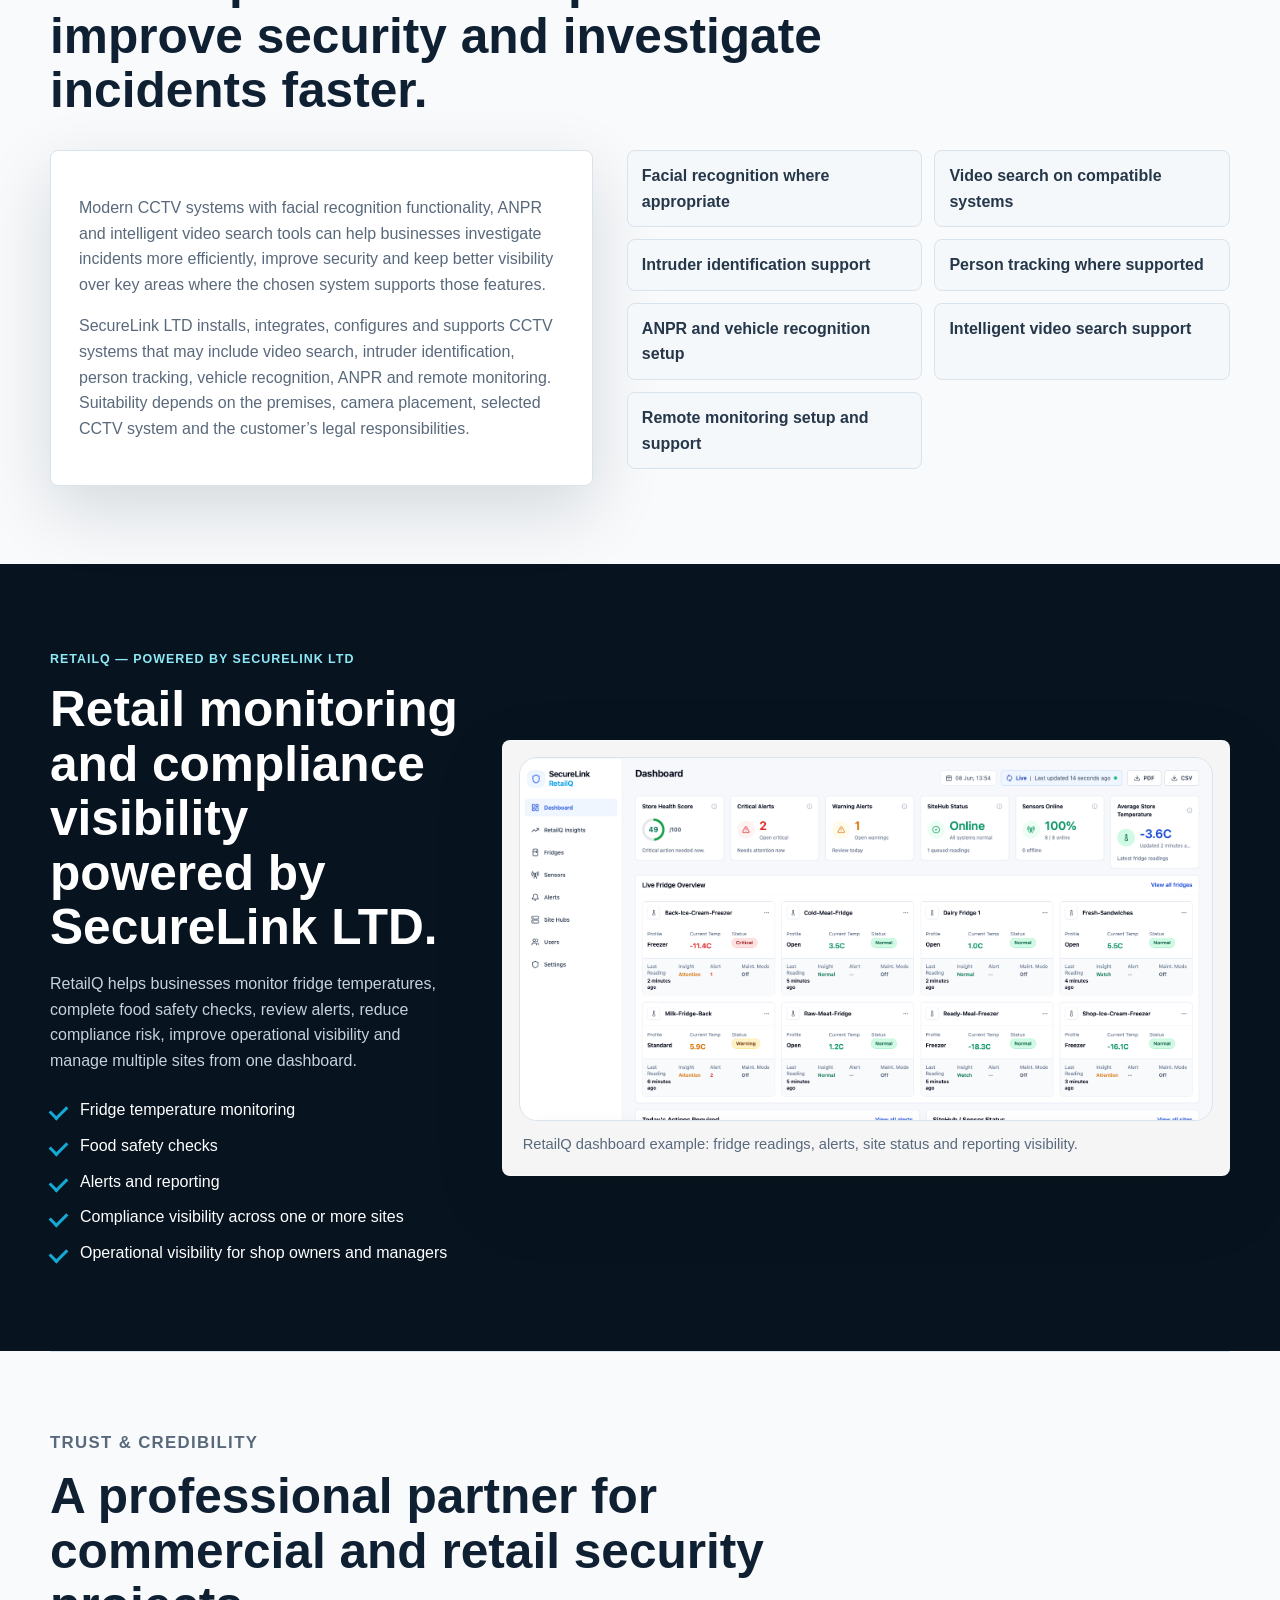
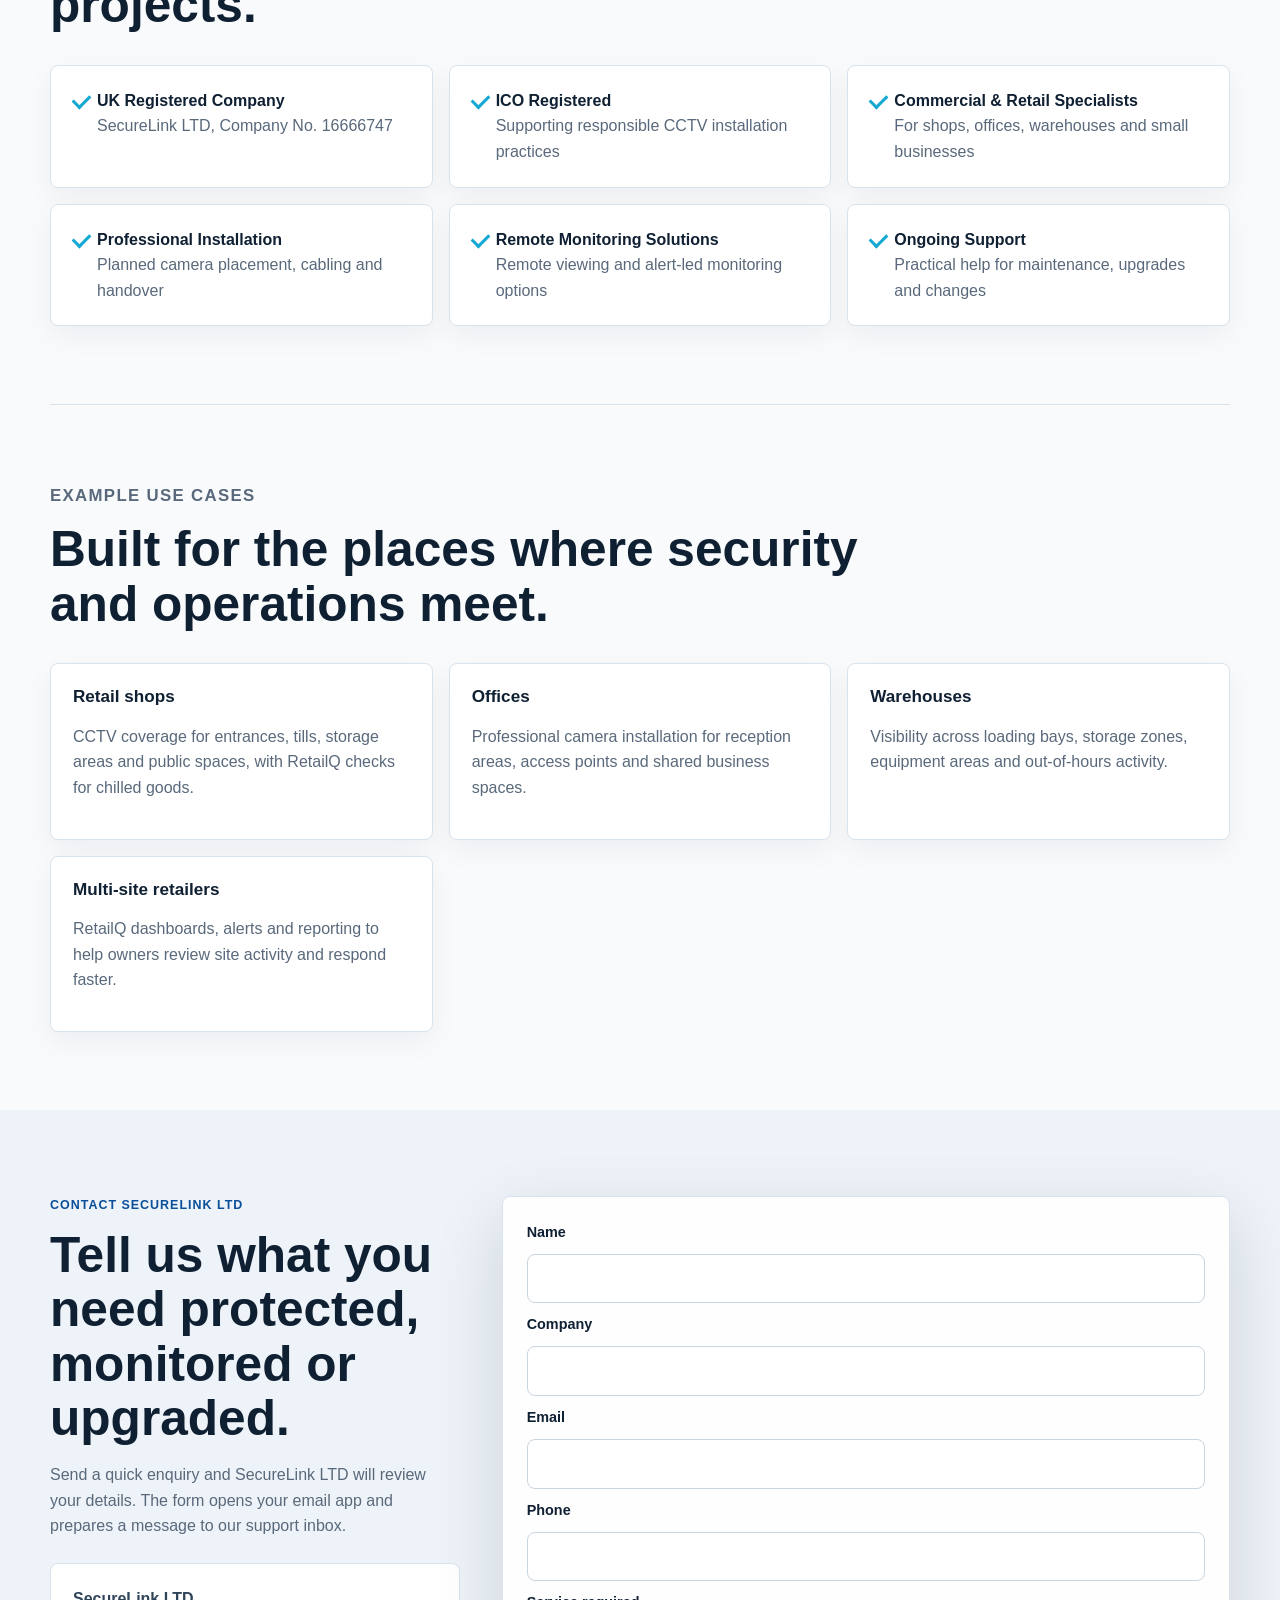
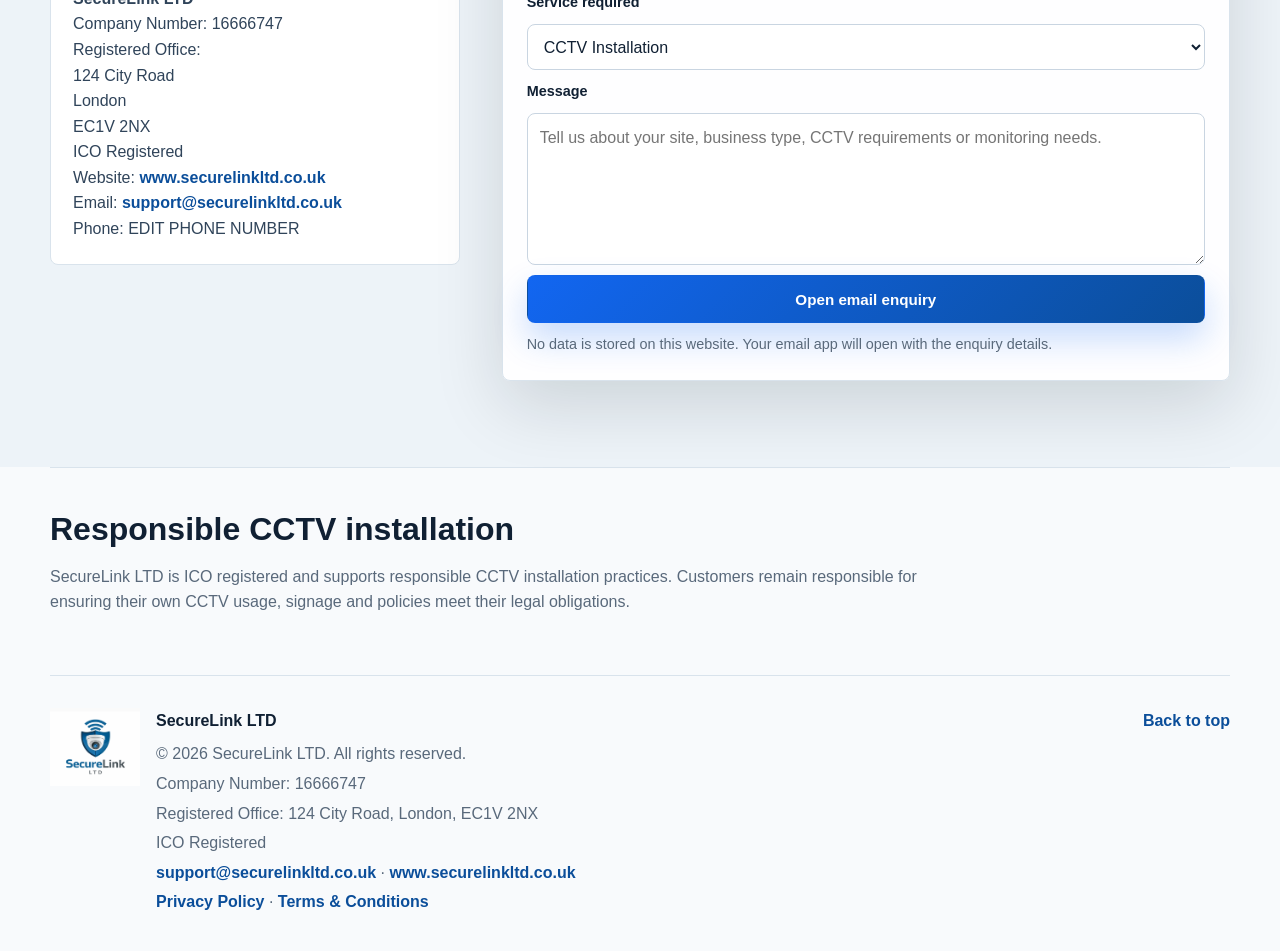
==== commit d31bdfc9: "Apply styling and wording fixes to live root files" ====
--- a/index.html
+++ b/index.html
@@ -5,9 +5,9 @@
   <meta name="viewport" content="width=device-width, initial-scale=1.0">
 
   <!-- EDIT: Update the page title and description if your service area changes. -->
-  <title>SecureLink LTD | CCTV Installation Surrey & Retail Monitoring Solutions</title>
-  <meta name="description" content="SecureLink LTD provides CCTV Installation Surrey, commercial CCTV installation, retail CCTV systems, CCTV systems with facial recognition capabilities where appropriate and legally compliant, and RetailQ food safety monitoring for UK businesses.">
-  <meta name="keywords" content="CCTV Installation Surrey, Commercial CCTV Installation, Retail CCTV Systems, Facial Recognition CCTV, Retail Monitoring Solutions, Food Safety Monitoring, Fridge Temperature Monitoring, SecureLink LTD">
+  <title>SecureLink LTD | CCTV Installation for UK Businesses & Retail Monitoring</title>
+  <meta name="description" content="SecureLink LTD provides CCTV installation for UK businesses, commercial CCTV installation, retail CCTV systems, CCTV systems with facial recognition capabilities where appropriate and legally compliant, and RetailQ food safety monitoring.">
+  <meta name="keywords" content="CCTV Installation for UK Businesses, Commercial CCTV Installation, Retail CCTV Systems, Facial Recognition CCTV, Retail Monitoring Solutions, Food Safety Monitoring, Fridge Temperature Monitoring, SecureLink LTD">
   <meta name="author" content="SecureLink LTD">
 
   <meta property="og:title" content="SecureLink LTD | Commercial CCTV & Retail Monitoring">
@@ -50,7 +50,7 @@
   <main>
     <section class="hero">
       <div class="hero-content">
-        <p class="eyebrow">CCTV Installation Surrey and UK retail monitoring</p>
+        <p class="eyebrow">CCTV installation for UK businesses</p>
         <h1>Professional CCTV installation and retail monitoring for growing businesses.</h1>
         <p class="hero-lead">SecureLink LTD helps retail and commercial teams improve security, reduce avoidable losses, access cameras remotely and keep better visibility across their sites.</p>
         <p class="hero-copy">From new CCTV installations and remote viewing setup to RetailQ fridge temperature monitoring, we provide practical security and compliance support for shops, offices, warehouses and multi-site businesses.</p>
@@ -159,7 +159,7 @@
         </article>
         <article>
           <h3>Intelligent Video Search & Investigation Tools</h3>
-          <p>Setup and support for intelligent video analytics available on supported CCTV systems, helping teams review footage faster during investigations.</p>
+          <p>Setup and support for intelligent video search tools available on supported CCTV systems, helping teams review footage faster during investigations.</p>
         </article>
         <article>
           <h3>CCTV Maintenance</h3>
@@ -178,12 +178,12 @@
 
     <section class="section advanced-section" id="advanced-cctv">
       <div class="section-heading">
-        <p class="eyebrow">Advanced CCTV & Facial Recognition</p>
+        <p class="eyebrow">Advanced CCTV options</p>
         <h2>CCTV options that help businesses improve security and investigate incidents faster.</h2>
       </div>
       <div class="advanced-grid">
         <div class="advanced-copy">
-          <p>Modern CCTV systems with facial recognition functionality, ANPR and intelligent video analytics can help businesses investigate incidents more efficiently, improve security and keep better visibility over key areas where the chosen system supports those features.</p>
+          <p>Modern CCTV systems with facial recognition functionality, ANPR and intelligent video search tools can help businesses investigate incidents more efficiently, improve security and keep better visibility over key areas where the chosen system supports those features.</p>
           <p>SecureLink LTD installs, integrates, configures and supports CCTV systems that may include video search, intruder identification, person tracking, vehicle recognition, ANPR and remote monitoring. Suitability depends on the premises, camera placement, selected CCTV system and the customer’s legal responsibilities.</p>
         </div>
         <div class="capability-list" aria-label="Advanced CCTV capabilities">
@@ -192,7 +192,7 @@
           <span>Intruder identification support</span>
           <span>Person tracking where supported</span>
           <span>ANPR and vehicle recognition setup</span>
-          <span>Intelligent analytics support</span>
+          <span>Intelligent video search support</span>
           <span>Remote monitoring setup and support</span>
         </div>
       </div>
--- a/style.css
+++ b/style.css
@@ -1,15 +1,16 @@
 :root {
   --ink: #102033;
-  --muted: #5a697b;
+  --muted: #59697b;
   --panel: #ffffff;
-  --line: #d8e1ea;
+  --line: #d9e3ec;
   --soft: #eef4f8;
   --deep: #07131f;
   --blue: #1266f1;
-  --cyan: #16b8d9;
-  --green: #19a974;
+  --blue-dark: #0b4e9a;
+  --cyan: #15a8d3;
+  --green: #168a61;
   --amber: #d9822b;
-  --shadow: 0 22px 70px rgba(7, 19, 31, 0.16);
+  --shadow: 0 24px 70px rgba(7, 19, 31, 0.14);
   --radius: 8px;
 }
 
@@ -34,8 +35,8 @@
   text-decoration: none;
 }
 
-img,
-svg {
+img {
+  display: block;
   max-width: 100%;
 }
 
@@ -43,15 +44,15 @@
   position: sticky;
   top: 0;
   z-index: 10;
-  background: rgba(248, 250, 252, 0.94);
+  background: rgba(248, 250, 252, 0.96);
   border-bottom: 1px solid var(--line);
   backdrop-filter: blur(14px);
 }
 
 .nav {
-  width: min(1140px, calc(100% - 32px));
+  width: min(1180px, calc(100% - 32px));
+  min-height: 78px;
   margin: 0 auto;
-  min-height: 76px;
   display: flex;
   align-items: center;
   justify-content: space-between;
@@ -64,20 +65,12 @@
   gap: 12px;
 }
 
-.brand-mark {
-  width: 48px;
-  height: 48px;
-  display: grid;
-  place-items: center;
-  color: #fff;
-  background:
-    linear-gradient(135deg, rgba(255, 255, 255, 0.18), transparent 42%),
-    linear-gradient(135deg, #0b1d30, var(--blue));
-  border-radius: 8px;
-  border: 1px solid rgba(18, 102, 241, 0.28);
-  box-shadow: 0 12px 30px rgba(7, 19, 31, 0.18);
-  font-weight: 800;
-  letter-spacing: 0;
+.brand-logo {
+  max-width: 52px;
+  width: 52px;
+  height: auto;
+  object-fit: contain;
+  filter: drop-shadow(0 10px 18px rgba(7, 19, 31, 0.12));
 }
 
 .brand strong,
@@ -85,22 +78,53 @@
   display: block;
 }
 
+.brand strong {
+  font-size: 1.02rem;
+}
+
 .brand small {
   color: var(--muted);
   font-size: 0.78rem;
+  font-weight: 700;
 }
 
 .nav-links {
   display: flex;
   align-items: center;
-  gap: 24px;
+  gap: 22px;
   color: #26374a;
-  font-size: 0.95rem;
-  font-weight: 700;
+  font-size: 0.93rem;
+  font-weight: 800;
+}
+
+.nav-links a {
+  position: relative;
+  padding: 8px 0;
+}
+
+.nav-links a::after {
+  content: "";
+  position: absolute;
+  left: 0;
+  right: 0;
+  bottom: 0;
+  height: 2px;
+  background: var(--blue);
+  transform: scaleX(0);
+  transform-origin: left;
+  transition: transform 180ms ease;
 }
 
 .nav-links a:hover {
   color: var(--blue);
+}
+
+.nav-links a:hover::after {
+  transform: scaleX(1);
+}
+
+.nav-links.is-static {
+  display: flex;
 }
 
 .nav-toggle {
@@ -121,21 +145,21 @@
 }
 
 .hero {
-  min-height: calc(100vh - 76px);
+  min-height: calc(100vh - 78px);
   width: min(1180px, calc(100% - 32px));
   margin: 0 auto;
-  padding: 72px 0 48px;
-  display: grid;
-  grid-template-columns: minmax(0, 1fr) minmax(340px, 0.78fr);
+  padding: 76px 0 52px;
+  display: grid;
+  grid-template-columns: minmax(0, 1fr) minmax(360px, 0.82fr);
   align-items: center;
-  gap: 44px;
+  gap: 52px;
 }
 
 .eyebrow {
   margin: 0 0 12px;
-  color: var(--blue);
+  color: var(--blue-dark);
   font-size: 0.78rem;
-  font-weight: 800;
+  font-weight: 900;
   letter-spacing: 0.08em;
   text-transform: uppercase;
 }
@@ -148,39 +172,39 @@
 }
 
 h1 {
-  max-width: 780px;
+  max-width: 830px;
   margin: 0;
-  font-size: clamp(2.45rem, 6vw, 5.65rem);
-  line-height: 0.98;
+  font-size: clamp(2.35rem, 5.5vw, 5.1rem);
+  line-height: 1;
   letter-spacing: 0;
 }
 
 h2 {
   margin: 0;
-  font-size: clamp(1.85rem, 4vw, 3.2rem);
-  line-height: 1.08;
+  font-size: clamp(1.85rem, 4vw, 3.1rem);
+  line-height: 1.1;
   letter-spacing: 0;
 }
 
 h3 {
   margin: 0 0 10px;
-  font-size: 1.08rem;
+  font-size: 1.07rem;
   line-height: 1.25;
 }
 
+.hero-lead {
+  max-width: 720px;
+  margin: 24px 0 0;
+  color: #23364b;
+  font-size: clamp(1.18rem, 2vw, 1.48rem);
+  font-weight: 800;
+}
+
 .hero-copy {
-  max-width: 670px;
+  max-width: 720px;
   margin: 12px 0 0;
   color: #435368;
-  font-size: 1.13rem;
-}
-
-.hero-lead {
-  max-width: 700px;
-  margin: 22px 0 0;
-  color: var(--ink);
-  font-size: clamp(1.18rem, 2vw, 1.55rem);
-  font-weight: 800;
+  font-size: 1.08rem;
 }
 
 .hero-actions {
@@ -199,7 +223,7 @@
   border: 1px solid transparent;
   border-radius: 8px;
   cursor: pointer;
-  font-weight: 800;
+  font-weight: 900;
   font-size: 0.95rem;
   transition: transform 180ms ease, box-shadow 180ms ease, background 180ms ease;
 }
@@ -210,8 +234,8 @@
 
 .btn-primary {
   color: #fff;
-  background: var(--blue);
-  box-shadow: 0 14px 32px rgba(18, 102, 241, 0.22);
+  background: linear-gradient(135deg, var(--blue), var(--blue-dark));
+  box-shadow: 0 16px 34px rgba(18, 102, 241, 0.23);
 }
 
 .btn-secondary {
@@ -224,7 +248,7 @@
   display: grid;
   grid-template-columns: repeat(3, minmax(0, 1fr));
   gap: 12px;
-  max-width: 700px;
+  max-width: 760px;
   margin: 36px 0 0;
 }
 
@@ -233,6 +257,7 @@
   background: #fff;
   border: 1px solid var(--line);
   border-radius: var(--radius);
+  box-shadow: 0 10px 30px rgba(7, 19, 31, 0.06);
 }
 
 .hero-stats dt {
@@ -246,11 +271,11 @@
 }
 
 .hero-visual {
-  min-height: 520px;
+  min-height: 540px;
   display: grid;
   place-items: center;
   background:
-    linear-gradient(135deg, rgba(18, 102, 241, 0.12), rgba(22, 184, 217, 0.08)),
+    linear-gradient(135deg, rgba(18, 102, 241, 0.13), rgba(21, 168, 211, 0.08)),
     repeating-linear-gradient(90deg, rgba(16, 32, 51, 0.06) 0 1px, transparent 1px 52px),
     repeating-linear-gradient(0deg, rgba(16, 32, 51, 0.05) 0 1px, transparent 1px 52px);
   border: 1px solid var(--line);
@@ -258,217 +283,39 @@
   box-shadow: var(--shadow);
 }
 
-.system-panel,
-.retailq-dashboard,
-.enquiry-form {
+.hero-showcase {
+  width: min(430px, calc(100% - 32px));
+  padding: 28px;
   background: rgba(255, 255, 255, 0.94);
   border: 1px solid var(--line);
   border-radius: var(--radius);
   box-shadow: var(--shadow);
 }
 
-.system-panel {
-  width: min(420px, calc(100% - 32px));
-  padding: 18px;
-}
-
-.panel-top {
-  display: flex;
-  gap: 7px;
-  margin-bottom: 18px;
-}
-
-.panel-top span {
-  width: 10px;
-  height: 10px;
-  border-radius: 50%;
-  background: var(--line);
-}
-
-.camera-row {
-  display: grid;
-  grid-template-columns: repeat(2, minmax(0, 1fr));
-  gap: 12px;
-}
-
-.camera-card,
-.dashboard-preview,
-.dash-grid > div,
-.feature-card,
-.why-list article,
-.use-case-grid article {
-  border: 1px solid var(--line);
-  background: #fff;
-  border-radius: var(--radius);
-}
-
-.camera-card {
-  min-height: 150px;
-  display: flex;
-  flex-direction: column;
-  justify-content: center;
-  gap: 8px;
-  padding: 16px;
-}
-
-.camera-card small,
-.metric span,
-.dash-grid small {
-  color: var(--muted);
-}
-
-.css-icon,
-.card-icon {
-  display: inline-block;
-  position: relative;
-  width: 38px;
-  height: 38px;
-  color: var(--blue);
-}
-
-.camera-icon::before {
-  content: "";
-  position: absolute;
-  inset: 9px 4px 12px 3px;
-  background: currentColor;
-  border-radius: 5px;
-}
-
-.camera-icon::after {
-  content: "";
-  position: absolute;
-  right: 1px;
-  top: 14px;
-  width: 11px;
-  height: 10px;
-  background: var(--cyan);
-  transform: skewX(-18deg);
-  border-radius: 2px;
-}
-
-.nvr-icon::before {
-  content: "";
-  position: absolute;
-  inset: 8px 3px;
-  border: 3px solid currentColor;
-  border-radius: 6px;
-}
-
-.nvr-icon::after {
-  content: "";
-  position: absolute;
-  left: 11px;
-  right: 11px;
-  bottom: 12px;
-  height: 3px;
-  background: var(--cyan);
-}
-
-.network-icon::before {
-  content: "";
-  position: absolute;
-  inset: 6px;
-  border: 3px solid currentColor;
-  border-radius: 50%;
-}
-
-.network-icon::after {
-  content: "";
-  position: absolute;
-  left: 6px;
-  right: 6px;
-  top: 17px;
-  height: 3px;
-  background: var(--cyan);
-}
-
-.phone-icon::before {
-  content: "";
-  position: absolute;
-  inset: 3px 10px;
-  border: 3px solid currentColor;
-  border-radius: 7px;
-}
-
-.phone-icon::after {
-  content: "";
-  position: absolute;
-  left: 17px;
-  bottom: 7px;
-  width: 4px;
-  height: 4px;
-  background: var(--cyan);
-  border-radius: 50%;
-}
-
-.shield-icon::before {
-  content: "";
-  position: absolute;
-  left: 6px;
-  top: 3px;
-  width: 26px;
-  height: 31px;
-  background: currentColor;
-  clip-path: polygon(50% 0, 92% 14%, 84% 72%, 50% 100%, 16% 72%, 8% 14%);
-}
-
-.shield-icon::after {
-  content: "";
-  position: absolute;
-  left: 15px;
-  top: 12px;
-  width: 9px;
-  height: 14px;
-  border-right: 3px solid #fff;
-  border-bottom: 3px solid #fff;
-  transform: rotate(42deg);
-}
-
-.dashboard-preview {
-  margin-top: 12px;
-  padding: 16px;
-}
-
-.metric {
-  display: flex;
-  align-items: center;
-  justify-content: space-between;
-  gap: 12px;
-  padding: 10px 0;
-  border-bottom: 1px solid var(--line);
-}
-
-.metric strong {
-  color: var(--blue);
-}
-
-.metric.ok strong {
-  color: var(--green);
-}
-
-.chart-bars {
-  height: 84px;
-  display: flex;
-  align-items: end;
+.hero-showcase img {
+  max-width: 180px;
+  width: 62%;
+  height: auto;
+  margin: 0 auto 24px;
+}
+
+.showcase-lines {
+  display: grid;
   gap: 10px;
-  padding-top: 18px;
-}
-
-.chart-bars i {
-  flex: 1;
-  display: block;
-  border-radius: 5px 5px 0 0;
-  background: linear-gradient(180deg, var(--cyan), var(--blue));
-}
-
-.chart-bars i:nth-child(1) { height: 38%; }
-.chart-bars i:nth-child(2) { height: 62%; }
-.chart-bars i:nth-child(3) { height: 48%; }
-.chart-bars i:nth-child(4) { height: 78%; }
-.chart-bars i:nth-child(5) { height: 58%; }
+}
+
+.showcase-lines span,
+.capability-list span {
+  padding: 12px 14px;
+  color: #26374a;
+  background: #f4f8fb;
+  border: 1px solid var(--line);
+  border-radius: 8px;
+  font-weight: 800;
+}
 
 .trust-strip {
-  width: min(1140px, calc(100% - 32px));
+  width: min(1180px, calc(100% - 32px));
   margin: 0 auto;
   display: grid;
   grid-template-columns: repeat(5, minmax(0, 1fr));
@@ -500,47 +347,91 @@
 }
 
 .section {
-  width: min(1140px, calc(100% - 32px));
+  width: min(1180px, calc(100% - 32px));
   margin: 0 auto;
-  padding: 76px 0;
+  padding: 78px 0;
 }
 
 .section-heading {
-  max-width: 820px;
-  margin-bottom: 30px;
+  max-width: 870px;
+  margin-bottom: 32px;
+}
+
+.section-heading p {
+  color: var(--muted);
+  font-size: 1.05rem;
 }
 
 .two-column {
   display: grid;
   grid-template-columns: repeat(2, minmax(0, 1fr));
-  gap: 28px;
+  gap: 30px;
   color: #435368;
   font-size: 1.05rem;
 }
 
 .service-section,
-.use-cases {
+.advanced-section,
+.use-cases,
+.trust-section,
+.legal-page {
   border-top: 1px solid var(--line);
 }
 
-.feature-grid,
-.use-case-grid {
+.service-list {
   display: grid;
   grid-template-columns: repeat(4, minmax(0, 1fr));
   gap: 16px;
 }
 
-.feature-card,
+.service-list article,
+.trust-grid article,
 .use-case-grid article {
   padding: 22px;
-}
-
-.feature-card p,
-.why-list p,
+  background: #fff;
+  border: 1px solid var(--line);
+  border-radius: var(--radius);
+  box-shadow: 0 10px 28px rgba(7, 19, 31, 0.05);
+  transition: transform 180ms ease, box-shadow 180ms ease, border-color 180ms ease;
+}
+
+.service-list article:hover,
+.trust-grid article:hover,
+.use-case-grid article:hover {
+  transform: translateY(-3px);
+  border-color: rgba(18, 102, 241, 0.35);
+  box-shadow: 0 18px 40px rgba(7, 19, 31, 0.1);
+}
+
+.service-list p,
+.trust-grid span,
 .use-case-grid p,
+.advanced-copy p,
 .retailq-copy p,
 .contact-copy p {
   color: var(--muted);
+}
+
+.advanced-grid {
+  display: grid;
+  grid-template-columns: minmax(0, 0.9fr) minmax(320px, 1fr);
+  gap: 34px;
+  align-items: start;
+}
+
+.advanced-copy {
+  padding: 28px;
+  color: var(--ink);
+  background: #fff;
+  border: 1px solid var(--line);
+  border-radius: var(--radius);
+  box-shadow: var(--shadow);
+}
+
+.capability-list {
+  display: grid;
+  grid-template-columns: repeat(2, minmax(0, 1fr));
+  gap: 12px;
 }
 
 .retailq-section,
@@ -548,21 +439,20 @@
   width: 100%;
   max-width: none;
   display: grid;
-  grid-template-columns: minmax(0, 1fr) minmax(320px, 520px);
+  grid-template-columns: minmax(320px, 0.72fr) minmax(520px, 1.28fr);
   gap: 42px;
   align-items: center;
-  padding: 82px max(16px, calc((100vw - 1140px) / 2));
+  padding: 86px max(16px, calc((100vw - 1180px) / 2));
   background: var(--deep);
   color: #fff;
 }
 
 .retailq-section .eyebrow,
 .contact-section .eyebrow {
-  color: #7bdff0;
-}
-
-.retailq-copy p,
-.contact-copy p {
+  color: #8ee8f6;
+}
+
+.retailq-copy p {
   color: #c5d2df;
 }
 
@@ -579,11 +469,10 @@
   padding-left: 30px;
 }
 
-.check-list li::before {
+.check-list li::before,
+.trust-grid article::before {
   content: "";
   position: absolute;
-  left: 0;
-  top: 8px;
   width: 14px;
   height: 8px;
   border-left: 3px solid var(--cyan);
@@ -591,67 +480,57 @@
   transform: rotate(-45deg);
 }
 
-.retailq-dashboard {
-  padding: 18px;
+.check-list li::before {
+  left: 0;
+  top: 8px;
+}
+
+.retailq-showcase {
+  max-width: 760px;
+  width: 100%;
+  margin: 0;
+  padding: 16px;
   color: var(--ink);
-}
-
-.dash-header {
-  display: flex;
-  justify-content: space-between;
-  gap: 12px;
-  padding-bottom: 16px;
-  border-bottom: 1px solid var(--line);
-}
-
-.dash-header span {
-  color: var(--green);
-  font-weight: 800;
-}
-
-.dash-grid {
-  display: grid;
-  grid-template-columns: repeat(2, minmax(0, 1fr));
-  gap: 12px;
-  margin-top: 16px;
-}
-
-.dash-grid > div {
-  padding: 16px;
-}
-
-.dash-grid strong {
+  background: rgba(255, 255, 255, 0.96);
+  border: 1px solid rgba(255, 255, 255, 0.24);
+  border-radius: var(--radius);
+  box-shadow: var(--shadow);
+}
+
+.retailq-showcase img {
+  width: 100%;
+  height: auto;
   display: block;
-  margin: 8px 0;
-  font-size: 1.8rem;
-}
-
-.status {
-  display: inline-flex;
-  padding: 4px 8px;
-  border-radius: 8px;
-  font-size: 0.78rem;
-  font-weight: 800;
-}
-
-.status.good {
-  color: #0d6b4d;
-  background: #dff8ee;
-}
-
-.status.warn {
-  color: #875100;
-  background: #fff2d8;
-}
-
-.why-list {
+  border: 1px solid var(--line);
+  border-radius: 18px;
+}
+
+.retailq-showcase figcaption {
+  margin: 12px 4px 2px;
+  color: var(--muted);
+  font-size: 0.92rem;
+}
+
+.trust-grid,
+.use-case-grid {
   display: grid;
   grid-template-columns: repeat(3, minmax(0, 1fr));
-  gap: 18px;
-}
-
-.why-list article {
-  padding: 24px;
+  gap: 16px;
+}
+
+.trust-grid article {
+  position: relative;
+  padding-left: 46px;
+}
+
+.trust-grid article::before {
+  left: 22px;
+  top: 28px;
+}
+
+.trust-grid strong,
+.trust-grid span {
+  display: block;
 }
 
 .contact-section {
@@ -661,7 +540,7 @@
 }
 
 .contact-section .eyebrow {
-  color: var(--blue);
+  color: var(--blue-dark);
 }
 
 .contact-copy p {
@@ -670,7 +549,7 @@
 
 address {
   margin-top: 24px;
-  padding: 20px;
+  padding: 22px;
   color: #30445a;
   background: #fff;
   border: 1px solid var(--line);
@@ -679,14 +558,18 @@
 }
 
 address a {
-  color: var(--blue);
-  font-weight: 700;
+  color: var(--blue-dark);
+  font-weight: 800;
 }
 
 .enquiry-form {
   display: grid;
   gap: 10px;
   padding: 24px;
+  background: rgba(255, 255, 255, 0.96);
+  border: 1px solid var(--line);
+  border-radius: var(--radius);
+  box-shadow: var(--shadow);
 }
 
 label {
@@ -725,9 +608,9 @@
 }
 
 .responsibility-note {
-  width: min(1140px, calc(100% - 32px));
+  width: min(1180px, calc(100% - 32px));
   margin: 0 auto;
-  padding: 42px 0;
+  padding: 44px 0;
   border-top: 1px solid var(--line);
 }
 
@@ -736,20 +619,33 @@
 }
 
 .responsibility-note p {
-  max-width: 880px;
+  max-width: 920px;
   color: var(--muted);
 }
 
 .site-footer {
-  width: min(1140px, calc(100% - 32px));
+  width: min(1180px, calc(100% - 32px));
   margin: 0 auto;
-  padding: 30px 0;
+  padding: 32px 0;
   display: flex;
   align-items: flex-start;
   justify-content: space-between;
-  gap: 18px;
+  gap: 22px;
   color: var(--muted);
   border-top: 1px solid var(--line);
+}
+
+.footer-brand {
+  display: flex;
+  align-items: flex-start;
+  gap: 16px;
+}
+
+.footer-brand img {
+  max-width: 90px;
+  width: 90px;
+  height: auto;
+  object-fit: contain;
 }
 
 .site-footer strong {
@@ -763,11 +659,42 @@
 }
 
 .site-footer a {
-  color: var(--blue);
+  color: var(--blue-dark);
   font-weight: 800;
 }
 
-@media (max-width: 920px) {
+.footer-links {
+  margin-top: 8px;
+}
+
+.legal-page {
+  max-width: 900px;
+}
+
+.legal-page h1 {
+  font-size: clamp(2.2rem, 5vw, 4rem);
+}
+
+.legal-page h2 {
+  margin-top: 34px;
+  font-size: clamp(1.35rem, 3vw, 2rem);
+}
+
+.legal-page p,
+.legal-page li {
+  color: var(--muted);
+}
+
+@media (prefers-reduced-motion: reduce) {
+  *,
+  *::before,
+  *::after {
+    scroll-behavior: auto !important;
+    transition: none !important;
+  }
+}
+
+@media (max-width: 980px) {
   .nav-toggle {
     display: block;
   }
@@ -776,7 +703,7 @@
     position: absolute;
     left: 16px;
     right: 16px;
-    top: 76px;
+    top: 78px;
     display: none;
     flex-direction: column;
     align-items: stretch;
@@ -792,35 +719,50 @@
     display: flex;
   }
 
+  .nav-links.is-static {
+    position: static;
+    display: flex;
+    flex-direction: row;
+    flex-wrap: wrap;
+    box-shadow: none;
+  }
+
   .nav-links a {
     padding: 12px;
   }
 
   .hero,
+  .advanced-grid,
   .retailq-section,
   .contact-section {
     grid-template-columns: 1fr;
   }
 
   .hero {
-    padding-top: 46px;
+    padding-top: 48px;
   }
 
   .hero-visual {
     min-height: 430px;
   }
 
-  .feature-grid,
   .trust-strip,
-  .why-list,
+  .service-list,
+  .trust-grid,
   .use-case-grid {
     grid-template-columns: repeat(2, minmax(0, 1fr));
   }
 }
 
-@media (max-width: 620px) {
+@media (max-width: 640px) {
   .nav {
-    width: min(100% - 24px, 1140px);
+    width: min(100% - 24px, 1180px);
+  }
+
+  .brand-logo {
+    max-width: 48px;
+    width: 48px;
+    height: auto;
   }
 
   .brand small {
@@ -830,24 +772,24 @@
   .hero,
   .section,
   .trust-strip,
-  .responsibility-note {
-    width: min(100% - 24px, 1140px);
+  .responsibility-note,
+  .site-footer {
+    width: min(100% - 24px, 1180px);
   }
 
   .hero-stats,
   .two-column,
-  .feature-grid,
   .trust-strip,
-  .why-list,
-  .use-case-grid,
-  .dash-grid,
-  .camera-row {
+  .service-list,
+  .capability-list,
+  .trust-grid,
+  .use-case-grid {
     grid-template-columns: 1fr;
   }
 
   .hero-stats div,
-  .feature-card,
-  .why-list article,
+  .service-list article,
+  .trust-grid article,
   .use-case-grid article {
     padding: 18px;
   }
@@ -858,9 +800,13 @@
     padding-bottom: 58px;
   }
 
+  .footer-brand,
   .site-footer {
     flex-direction: column;
     align-items: flex-start;
+  }
+
+  .site-footer {
     padding: 24px 0;
   }
 
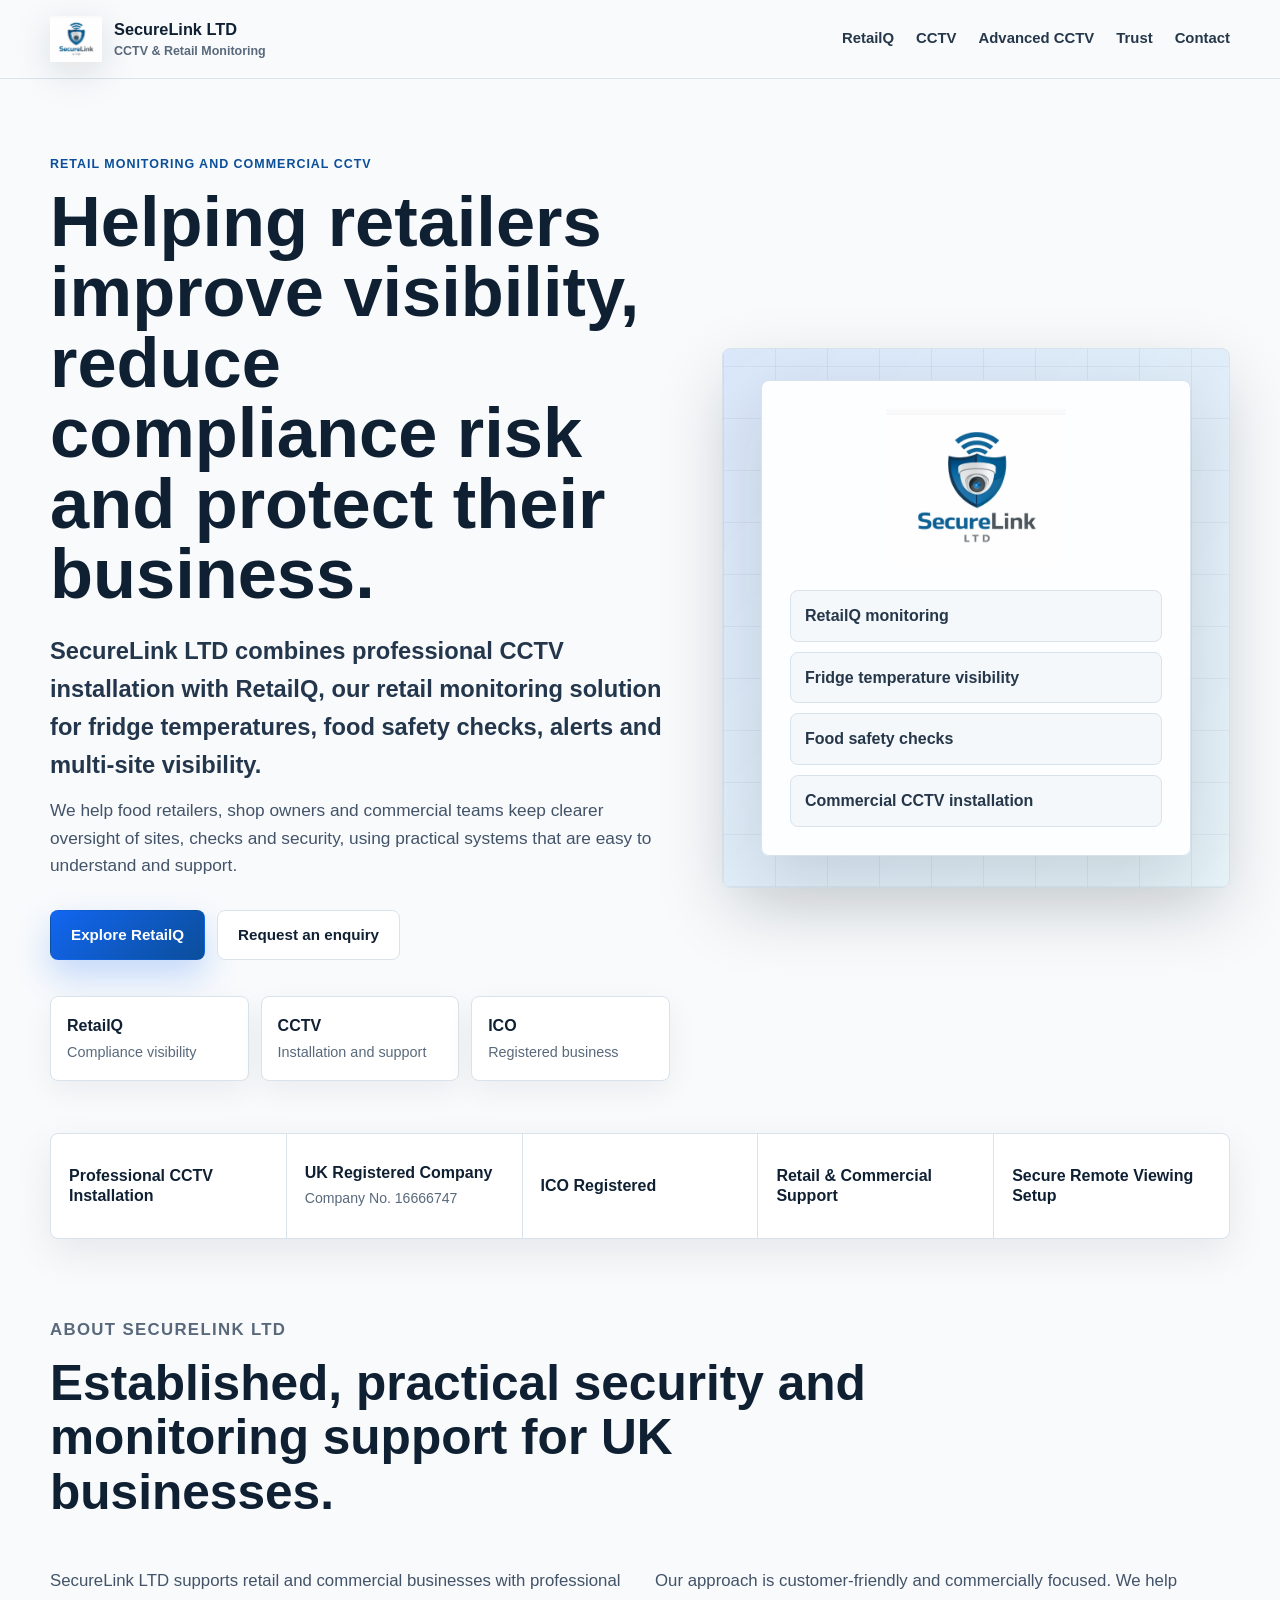
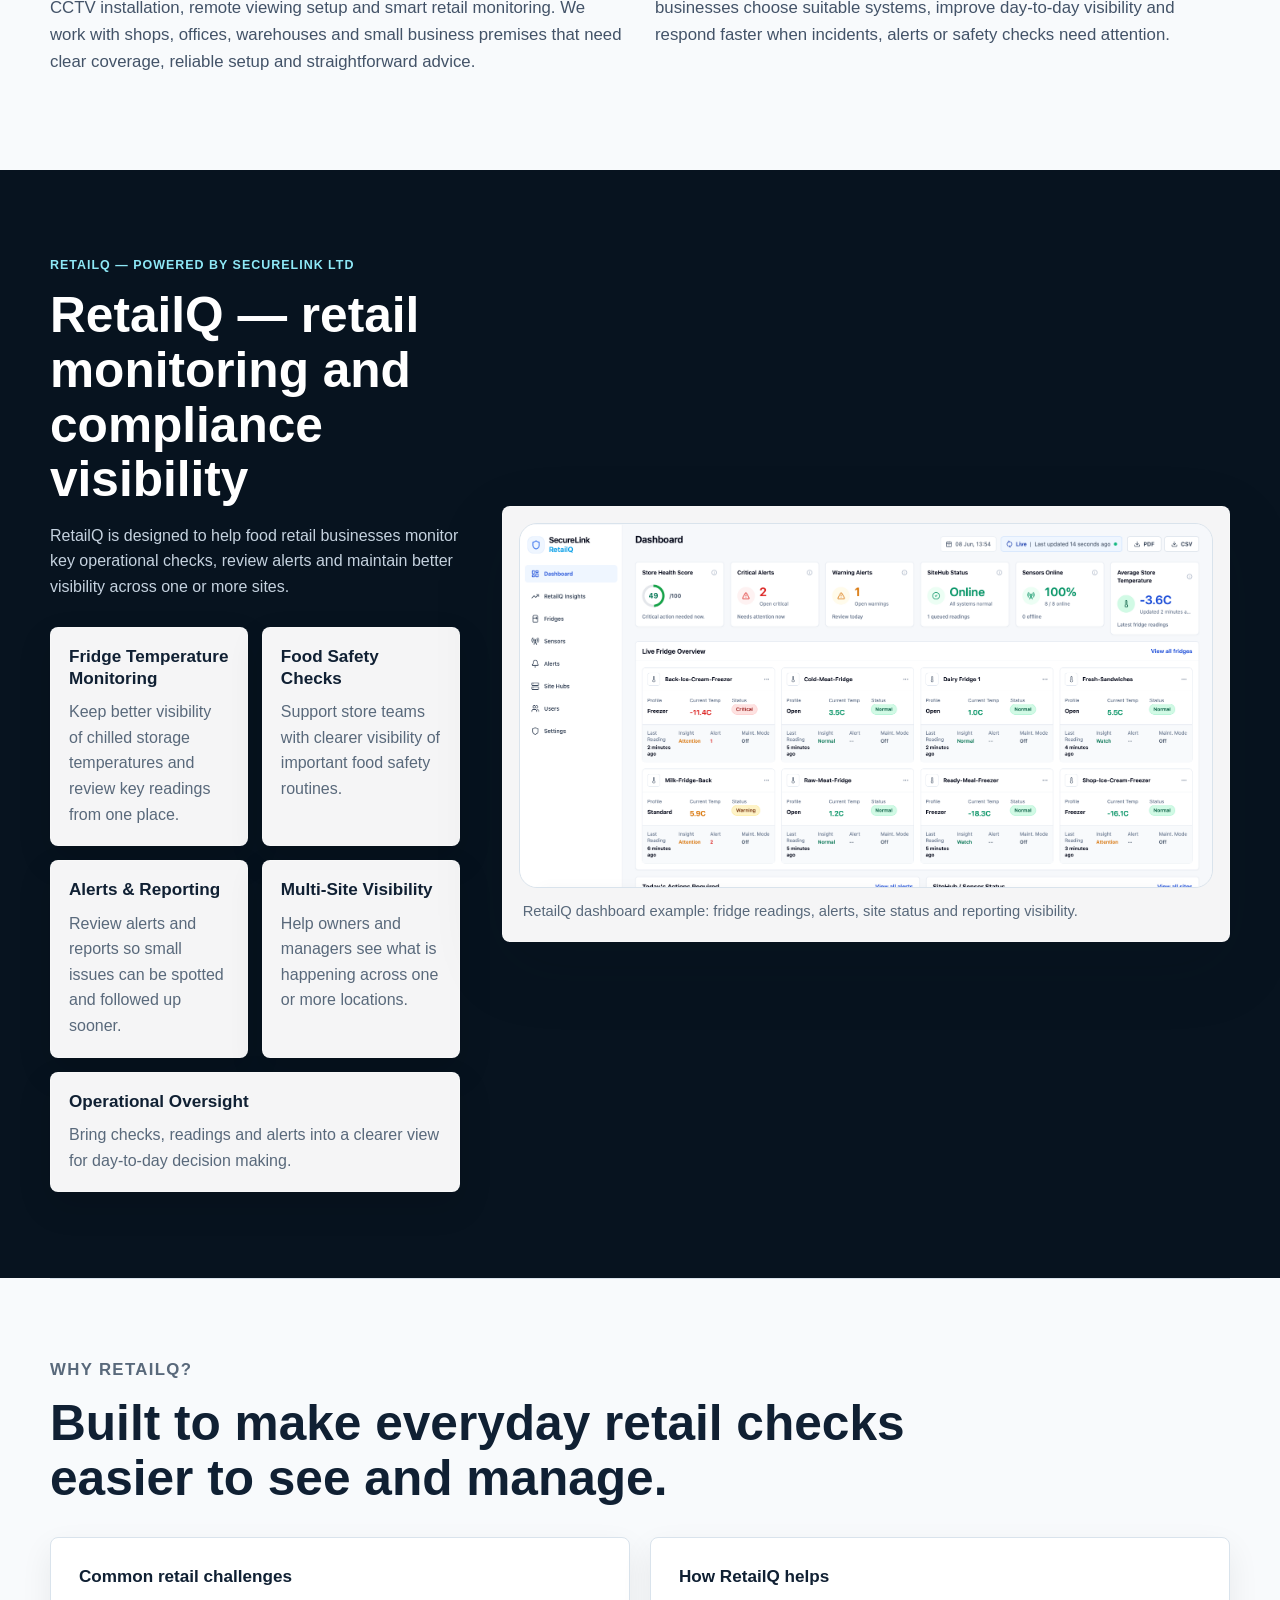
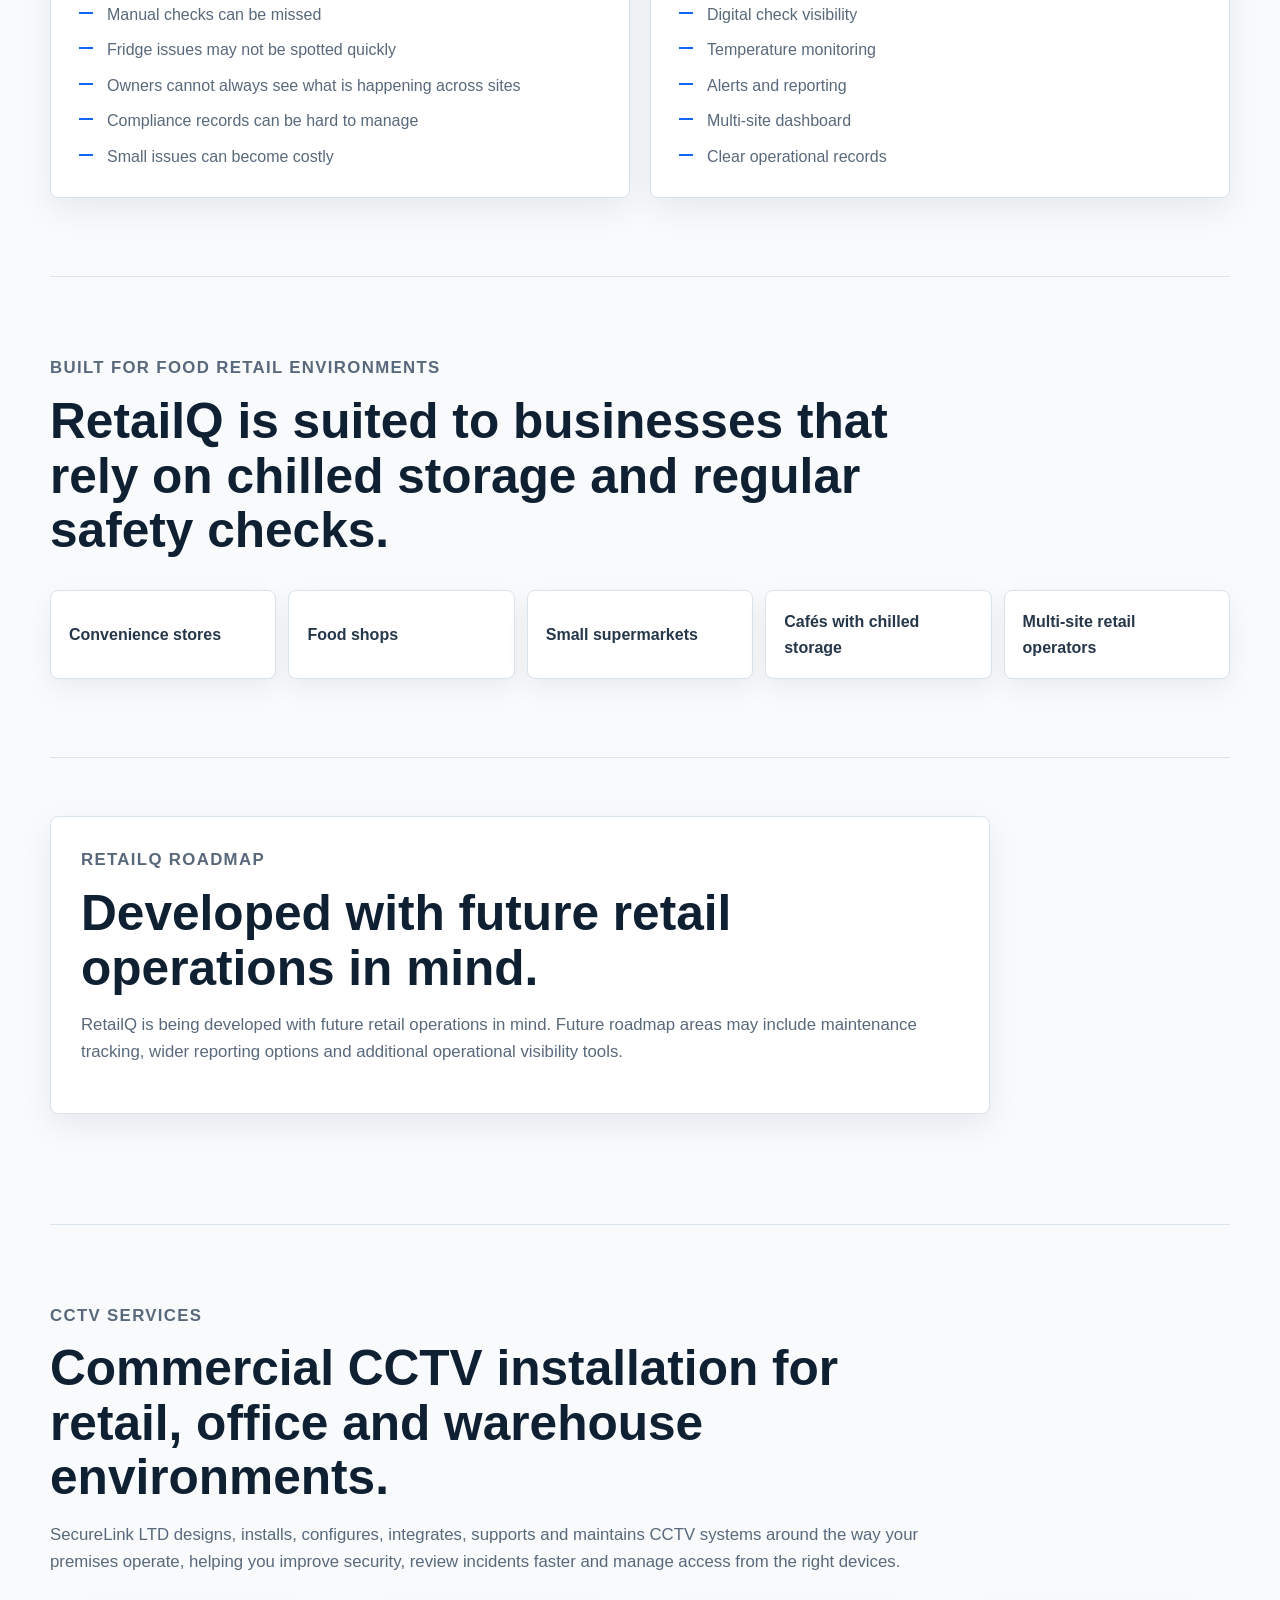
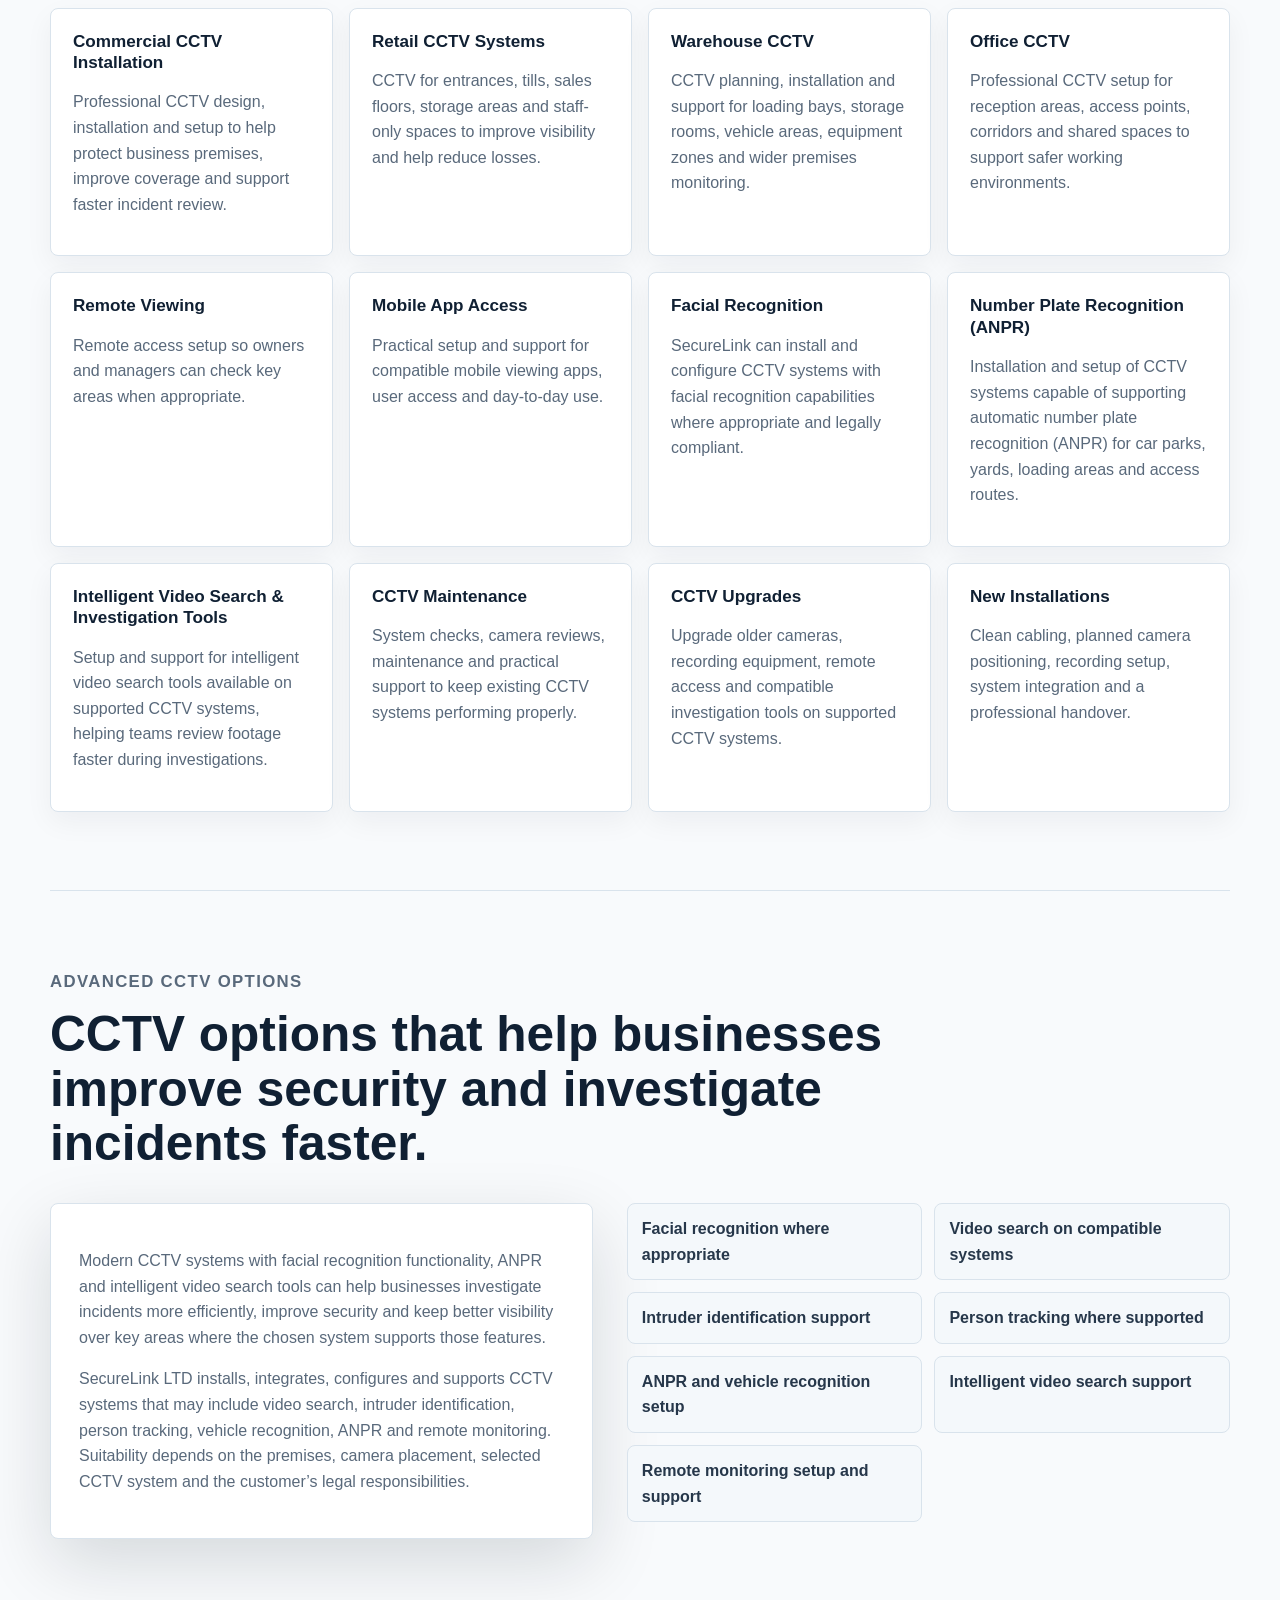
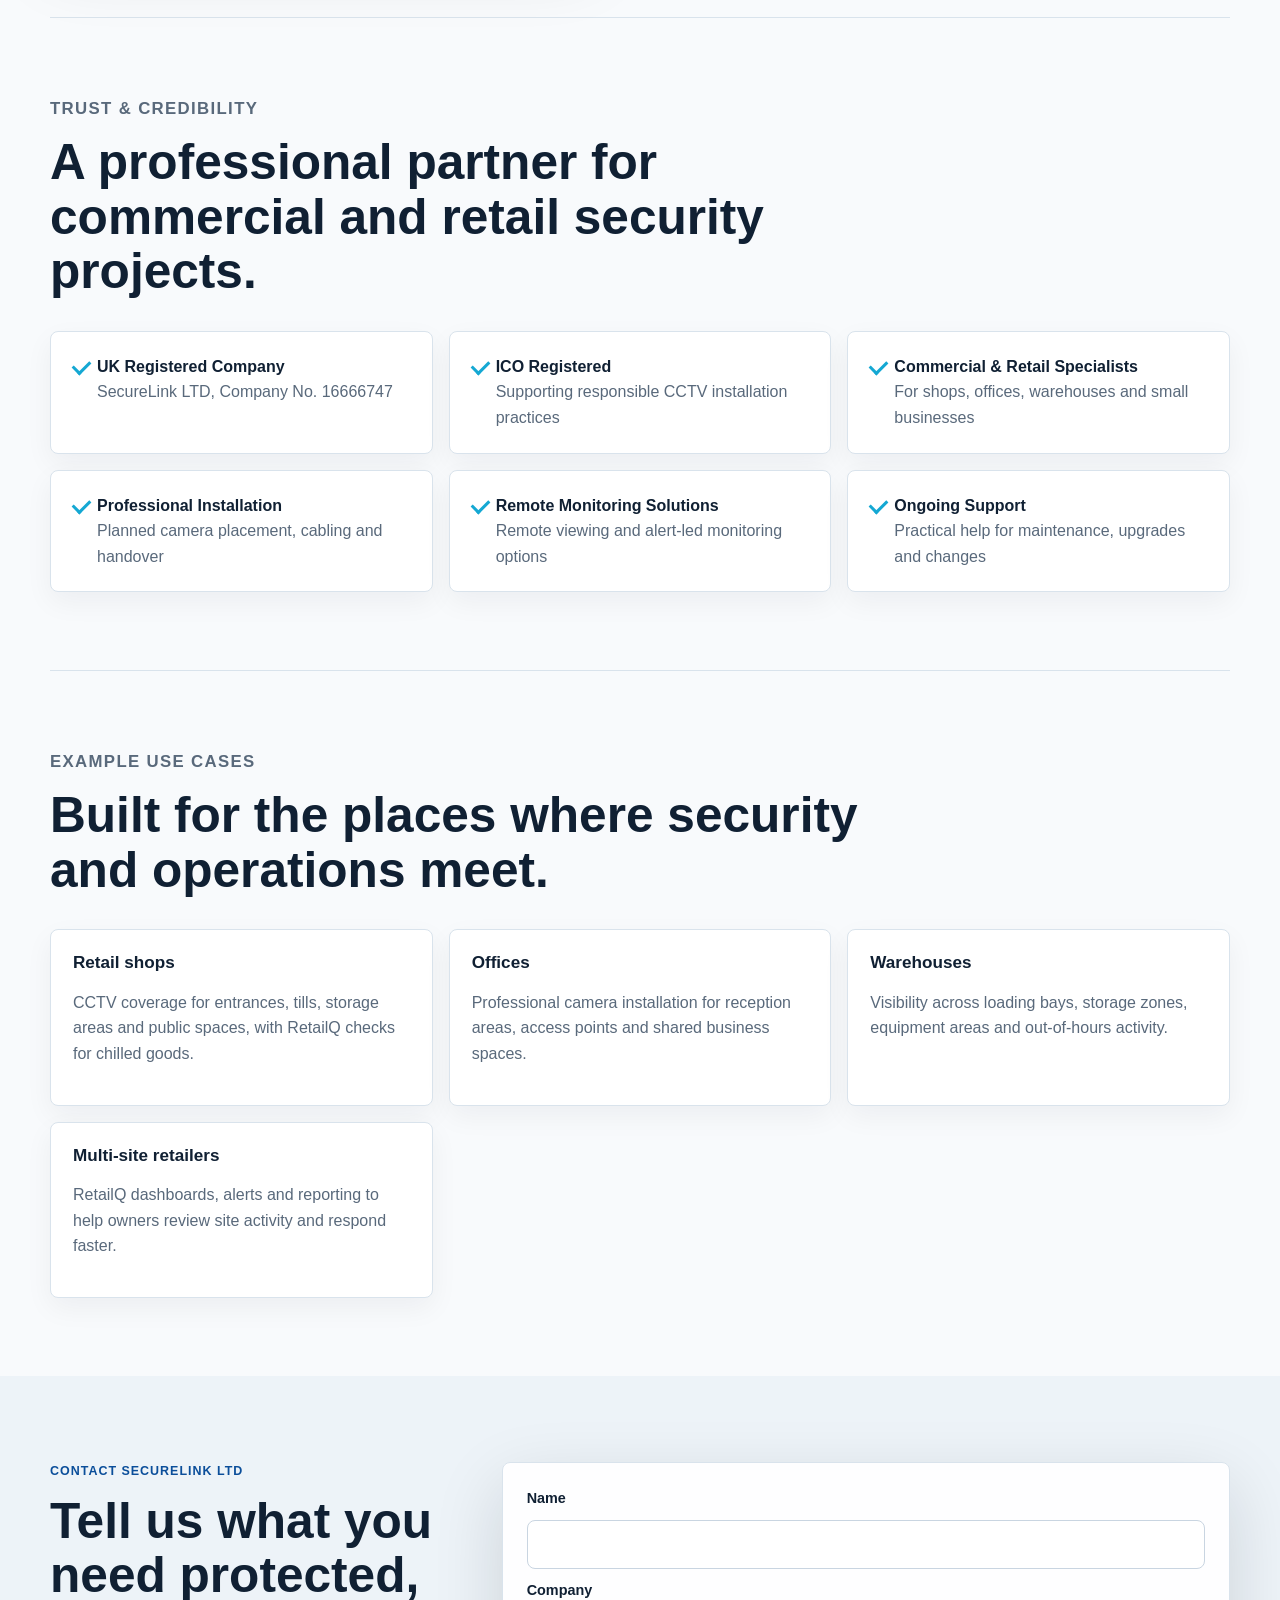
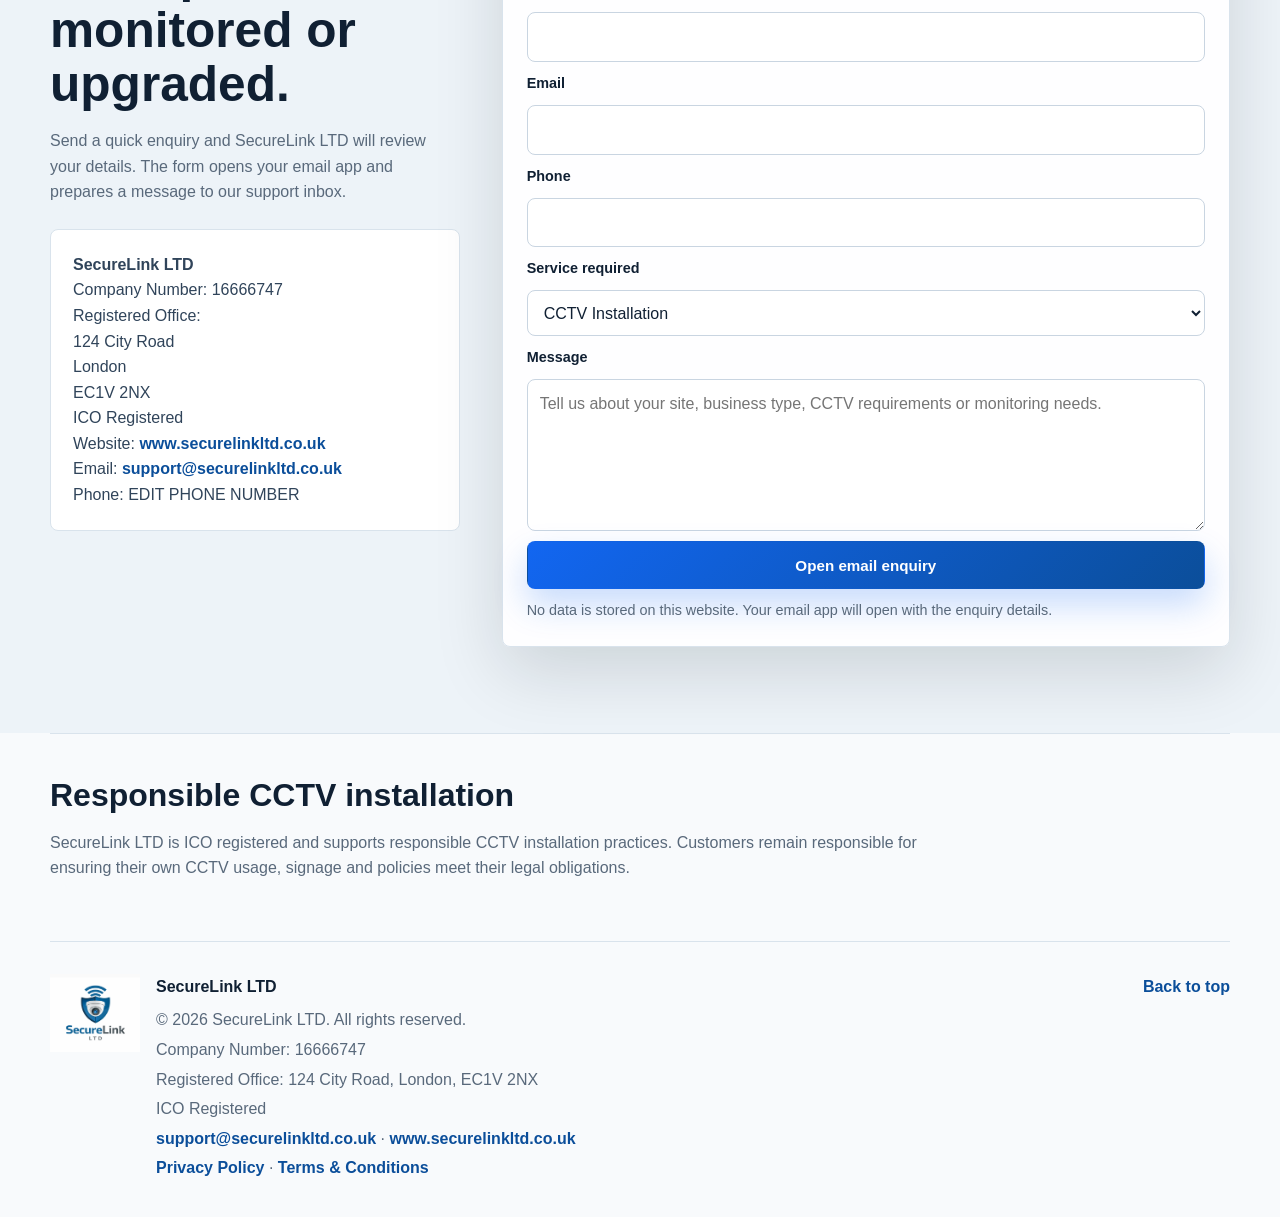
==== commit 332114cd: "Reposition RetailQ as flagship solution" ====
--- a/index.html
+++ b/index.html
@@ -5,13 +5,13 @@
   <meta name="viewport" content="width=device-width, initial-scale=1.0">
 
   <!-- EDIT: Update the page title and description if your service area changes. -->
-  <title>SecureLink LTD | CCTV Installation for UK Businesses & Retail Monitoring</title>
-  <meta name="description" content="SecureLink LTD provides CCTV installation for UK businesses, commercial CCTV installation, retail CCTV systems, CCTV systems with facial recognition capabilities where appropriate and legally compliant, and RetailQ food safety monitoring.">
+  <title>SecureLink LTD | RetailQ Monitoring & CCTV Installation for UK Businesses</title>
+  <meta name="description" content="SecureLink LTD provides RetailQ retail monitoring for fridge temperatures, food safety checks, alerts and multi-site visibility, alongside CCTV installation for UK businesses.">
   <meta name="keywords" content="CCTV Installation for UK Businesses, Commercial CCTV Installation, Retail CCTV Systems, Facial Recognition CCTV, Retail Monitoring Solutions, Food Safety Monitoring, Fridge Temperature Monitoring, SecureLink LTD">
   <meta name="author" content="SecureLink LTD">
 
-  <meta property="og:title" content="SecureLink LTD | Commercial CCTV & Retail Monitoring">
-  <meta property="og:description" content="Professional CCTV installation, CCTV systems with facial recognition capabilities where appropriate and legally compliant, and RetailQ compliance visibility for retail and commercial businesses.">
+  <meta property="og:title" content="SecureLink LTD | RetailQ Monitoring & Commercial CCTV">
+  <meta property="og:description" content="RetailQ compliance visibility for food retailers, plus professional CCTV installation for retail and commercial businesses.">
   <meta property="og:type" content="website">
   <meta property="og:url" content="https://www.securelinkltd.co.uk/">
   <meta property="og:site_name" content="SecureLink LTD">
@@ -38,9 +38,9 @@
       </button>
 
       <div class="nav-links" id="nav-links">
+        <a href="#retailq">RetailQ</a>
         <a href="#cctv">CCTV</a>
         <a href="#advanced-cctv">Advanced CCTV</a>
-        <a href="#retailq">RetailQ</a>
         <a href="#trust">Trust</a>
         <a href="#contact">Contact</a>
       </div>
@@ -50,22 +50,22 @@
   <main>
     <section class="hero">
       <div class="hero-content">
-        <p class="eyebrow">CCTV installation for UK businesses</p>
-        <h1>Professional CCTV installation and retail monitoring for growing businesses.</h1>
-        <p class="hero-lead">SecureLink LTD helps retail and commercial teams improve security, reduce avoidable losses, access cameras remotely and keep better visibility across their sites.</p>
-        <p class="hero-copy">From new CCTV installations and remote viewing setup to RetailQ fridge temperature monitoring, we provide practical security and compliance support for shops, offices, warehouses and multi-site businesses.</p>
+        <p class="eyebrow">Retail monitoring and commercial CCTV</p>
+        <h1>Helping retailers improve visibility, reduce compliance risk and protect their business.</h1>
+        <p class="hero-lead">SecureLink LTD combines professional CCTV installation with RetailQ, our retail monitoring solution for fridge temperatures, food safety checks, alerts and multi-site visibility.</p>
+        <p class="hero-copy">We help food retailers, shop owners and commercial teams keep clearer oversight of sites, checks and security, using practical systems that are easy to understand and support.</p>
         <div class="hero-actions">
-          <a class="btn btn-primary" href="#contact">Request an enquiry</a>
-          <a class="btn btn-secondary" href="#retailq">View RetailQ</a>
+          <a class="btn btn-primary" href="#retailq">Explore RetailQ</a>
+          <a class="btn btn-secondary" href="#contact">Request an enquiry</a>
         </div>
         <dl class="hero-stats" aria-label="SecureLink service highlights">
-          <div>
-            <dt>Commercial</dt>
-            <dd>CCTV installation</dd>
-          </div>
           <div>
             <dt>RetailQ</dt>
             <dd>Compliance visibility</dd>
+          </div>
+          <div>
+            <dt>CCTV</dt>
+            <dd>Installation and support</dd>
           </div>
           <div>
             <dt>ICO</dt>
@@ -78,10 +78,10 @@
         <div class="hero-showcase">
           <img src="securelink-logo.png" alt="SecureLink LTD logo">
           <div class="showcase-lines">
-            <span>Commercial CCTV Installation</span>
-            <span>Retail CCTV Systems</span>
-            <span>Remote Viewing Setup</span>
-            <span>RetailQ Monitoring</span>
+            <span>RetailQ monitoring</span>
+            <span>Fridge temperature visibility</span>
+            <span>Food safety checks</span>
+            <span>Commercial CCTV installation</span>
           </div>
         </div>
       </div>
@@ -114,6 +114,91 @@
       <div class="two-column">
         <p>SecureLink LTD supports retail and commercial businesses with professional CCTV installation, remote viewing setup and smart retail monitoring. We work with shops, offices, warehouses and small business premises that need clear coverage, reliable setup and straightforward advice.</p>
         <p>Our approach is customer-friendly and commercially focused. We help businesses choose suitable systems, improve day-to-day visibility and respond faster when incidents, alerts or safety checks need attention.</p>
+      </div>
+    </section>
+
+    <section class="section retailq-section" id="retailq">
+      <div class="retailq-copy">
+        <p class="eyebrow">RetailQ — powered by SecureLink LTD</p>
+        <h2>RetailQ — retail monitoring and compliance visibility</h2>
+        <p>RetailQ is designed to help food retail businesses monitor key operational checks, review alerts and maintain better visibility across one or more sites.</p>
+        <div class="retailq-feature-grid" aria-label="RetailQ features">
+          <article>
+            <h3>Fridge Temperature Monitoring</h3>
+            <p>Keep better visibility of chilled storage temperatures and review key readings from one place.</p>
+          </article>
+          <article>
+            <h3>Food Safety Checks</h3>
+            <p>Support store teams with clearer visibility of important food safety routines.</p>
+          </article>
+          <article>
+            <h3>Alerts & Reporting</h3>
+            <p>Review alerts and reports so small issues can be spotted and followed up sooner.</p>
+          </article>
+          <article>
+            <h3>Multi-Site Visibility</h3>
+            <p>Help owners and managers see what is happening across one or more locations.</p>
+          </article>
+          <article>
+            <h3>Operational Oversight</h3>
+            <p>Bring checks, readings and alerts into a clearer view for day-to-day decision making.</p>
+          </article>
+        </div>
+      </div>
+      <figure class="retailq-showcase">
+        <img src="retailq-dashboard.png" alt="RetailQ dashboard showing fridge temperatures, alerts and site status">
+        <figcaption>RetailQ dashboard example: fridge readings, alerts, site status and reporting visibility.</figcaption>
+      </figure>
+    </section>
+
+    <section class="section retailq-support-section" id="why-retailq">
+      <div class="section-heading">
+        <p class="eyebrow">Why RetailQ?</p>
+        <h2>Built to make everyday retail checks easier to see and manage.</h2>
+      </div>
+      <div class="problem-solution-grid">
+        <div>
+          <h3>Common retail challenges</h3>
+          <ul>
+            <li>Manual checks can be missed</li>
+            <li>Fridge issues may not be spotted quickly</li>
+            <li>Owners cannot always see what is happening across sites</li>
+            <li>Compliance records can be hard to manage</li>
+            <li>Small issues can become costly</li>
+          </ul>
+        </div>
+        <div>
+          <h3>How RetailQ helps</h3>
+          <ul>
+            <li>Digital check visibility</li>
+            <li>Temperature monitoring</li>
+            <li>Alerts and reporting</li>
+            <li>Multi-site dashboard</li>
+            <li>Clear operational records</li>
+          </ul>
+        </div>
+      </div>
+    </section>
+
+    <section class="section retail-environments">
+      <div class="section-heading">
+        <p class="eyebrow">Built for food retail environments</p>
+        <h2>RetailQ is suited to businesses that rely on chilled storage and regular safety checks.</h2>
+      </div>
+      <div class="environment-list" aria-label="Food retail environments">
+        <span>Convenience stores</span>
+        <span>Food shops</span>
+        <span>Small supermarkets</span>
+        <span>Cafés with chilled storage</span>
+        <span>Multi-site retail operators</span>
+      </div>
+    </section>
+
+    <section class="section roadmap-section">
+      <div class="section-heading">
+        <p class="eyebrow">RetailQ roadmap</p>
+        <h2>Developed with future retail operations in mind.</h2>
+        <p>RetailQ is being developed with future retail operations in mind. Future roadmap areas may include maintenance tracking, wider reporting options and additional operational visibility tools.</p>
       </div>
     </section>
 
@@ -196,25 +281,6 @@
           <span>Remote monitoring setup and support</span>
         </div>
       </div>
-    </section>
-
-    <section class="section retailq-section" id="retailq">
-      <div class="retailq-copy">
-        <p class="eyebrow">RetailQ — powered by SecureLink LTD</p>
-        <h2>Retail monitoring and compliance visibility powered by SecureLink LTD.</h2>
-        <p>RetailQ helps businesses monitor fridge temperatures, complete food safety checks, review alerts, reduce compliance risk, improve operational visibility and manage multiple sites from one dashboard.</p>
-        <ul class="check-list">
-          <li>Fridge temperature monitoring</li>
-          <li>Food safety checks</li>
-          <li>Alerts and reporting</li>
-          <li>Compliance visibility across one or more sites</li>
-          <li>Operational visibility for shop owners and managers</li>
-        </ul>
-      </div>
-      <figure class="retailq-showcase">
-        <img src="retailq-dashboard.png" alt="RetailQ dashboard showing fridge temperatures, alerts and site status">
-        <figcaption>RetailQ dashboard example: fridge readings, alerts, site status and reporting visibility.</figcaption>
-      </figure>
     </section>
 
     <section class="section trust-section" id="trust">
--- a/style.css
+++ b/style.css
@@ -485,6 +485,35 @@
   top: 8px;
 }
 
+.retailq-feature-grid {
+  display: grid;
+  grid-template-columns: repeat(2, minmax(0, 1fr));
+  gap: 14px;
+  margin-top: 28px;
+}
+
+.retailq-feature-grid article {
+  padding: 18px;
+  color: var(--ink);
+  background: rgba(255, 255, 255, 0.96);
+  border: 1px solid rgba(255, 255, 255, 0.28);
+  border-radius: var(--radius);
+  box-shadow: 0 14px 34px rgba(0, 0, 0, 0.12);
+}
+
+.retailq-feature-grid article:last-child {
+  grid-column: 1 / -1;
+}
+
+.retailq-feature-grid h3 {
+  color: var(--ink);
+}
+
+.retailq-feature-grid p {
+  margin: 0;
+  color: var(--muted);
+}
+
 .retailq-showcase {
   max-width: 760px;
   width: 100%;
@@ -509,6 +538,82 @@
   margin: 12px 4px 2px;
   color: var(--muted);
   font-size: 0.92rem;
+}
+
+.retailq-support-section,
+.retail-environments,
+.roadmap-section {
+  border-top: 1px solid var(--line);
+}
+
+.problem-solution-grid {
+  display: grid;
+  grid-template-columns: repeat(2, minmax(0, 1fr));
+  gap: 20px;
+}
+
+.problem-solution-grid > div {
+  padding: 28px;
+  background: #fff;
+  border: 1px solid var(--line);
+  border-radius: var(--radius);
+  box-shadow: 0 12px 32px rgba(7, 19, 31, 0.07);
+}
+
+.problem-solution-grid ul {
+  display: grid;
+  gap: 10px;
+  margin: 14px 0 0;
+  padding: 0;
+  list-style: none;
+}
+
+.problem-solution-grid li {
+  position: relative;
+  padding-left: 28px;
+  color: var(--muted);
+}
+
+.problem-solution-grid li::before {
+  content: "";
+  position: absolute;
+  left: 0;
+  top: 10px;
+  width: 14px;
+  height: 2px;
+  background: var(--blue);
+}
+
+.environment-list {
+  display: grid;
+  grid-template-columns: repeat(5, minmax(0, 1fr));
+  gap: 12px;
+}
+
+.environment-list span {
+  min-height: 84px;
+  display: flex;
+  align-items: center;
+  padding: 18px;
+  color: #26374a;
+  background: #fff;
+  border: 1px solid var(--line);
+  border-radius: var(--radius);
+  box-shadow: 0 10px 26px rgba(7, 19, 31, 0.06);
+  font-weight: 800;
+}
+
+.roadmap-section {
+  padding-top: 58px;
+}
+
+.roadmap-section .section-heading {
+  max-width: 940px;
+  padding: 30px;
+  background: #fff;
+  border: 1px solid var(--line);
+  border-radius: var(--radius);
+  box-shadow: 0 12px 32px rgba(7, 19, 31, 0.07);
 }
 
 .trust-grid,
@@ -748,6 +853,7 @@
 
   .trust-strip,
   .service-list,
+  .environment-list,
   .trust-grid,
   .use-case-grid {
     grid-template-columns: repeat(2, minmax(0, 1fr));
@@ -781,6 +887,9 @@
   .two-column,
   .trust-strip,
   .service-list,
+  .retailq-feature-grid,
+  .problem-solution-grid,
+  .environment-list,
   .capability-list,
   .trust-grid,
   .use-case-grid {
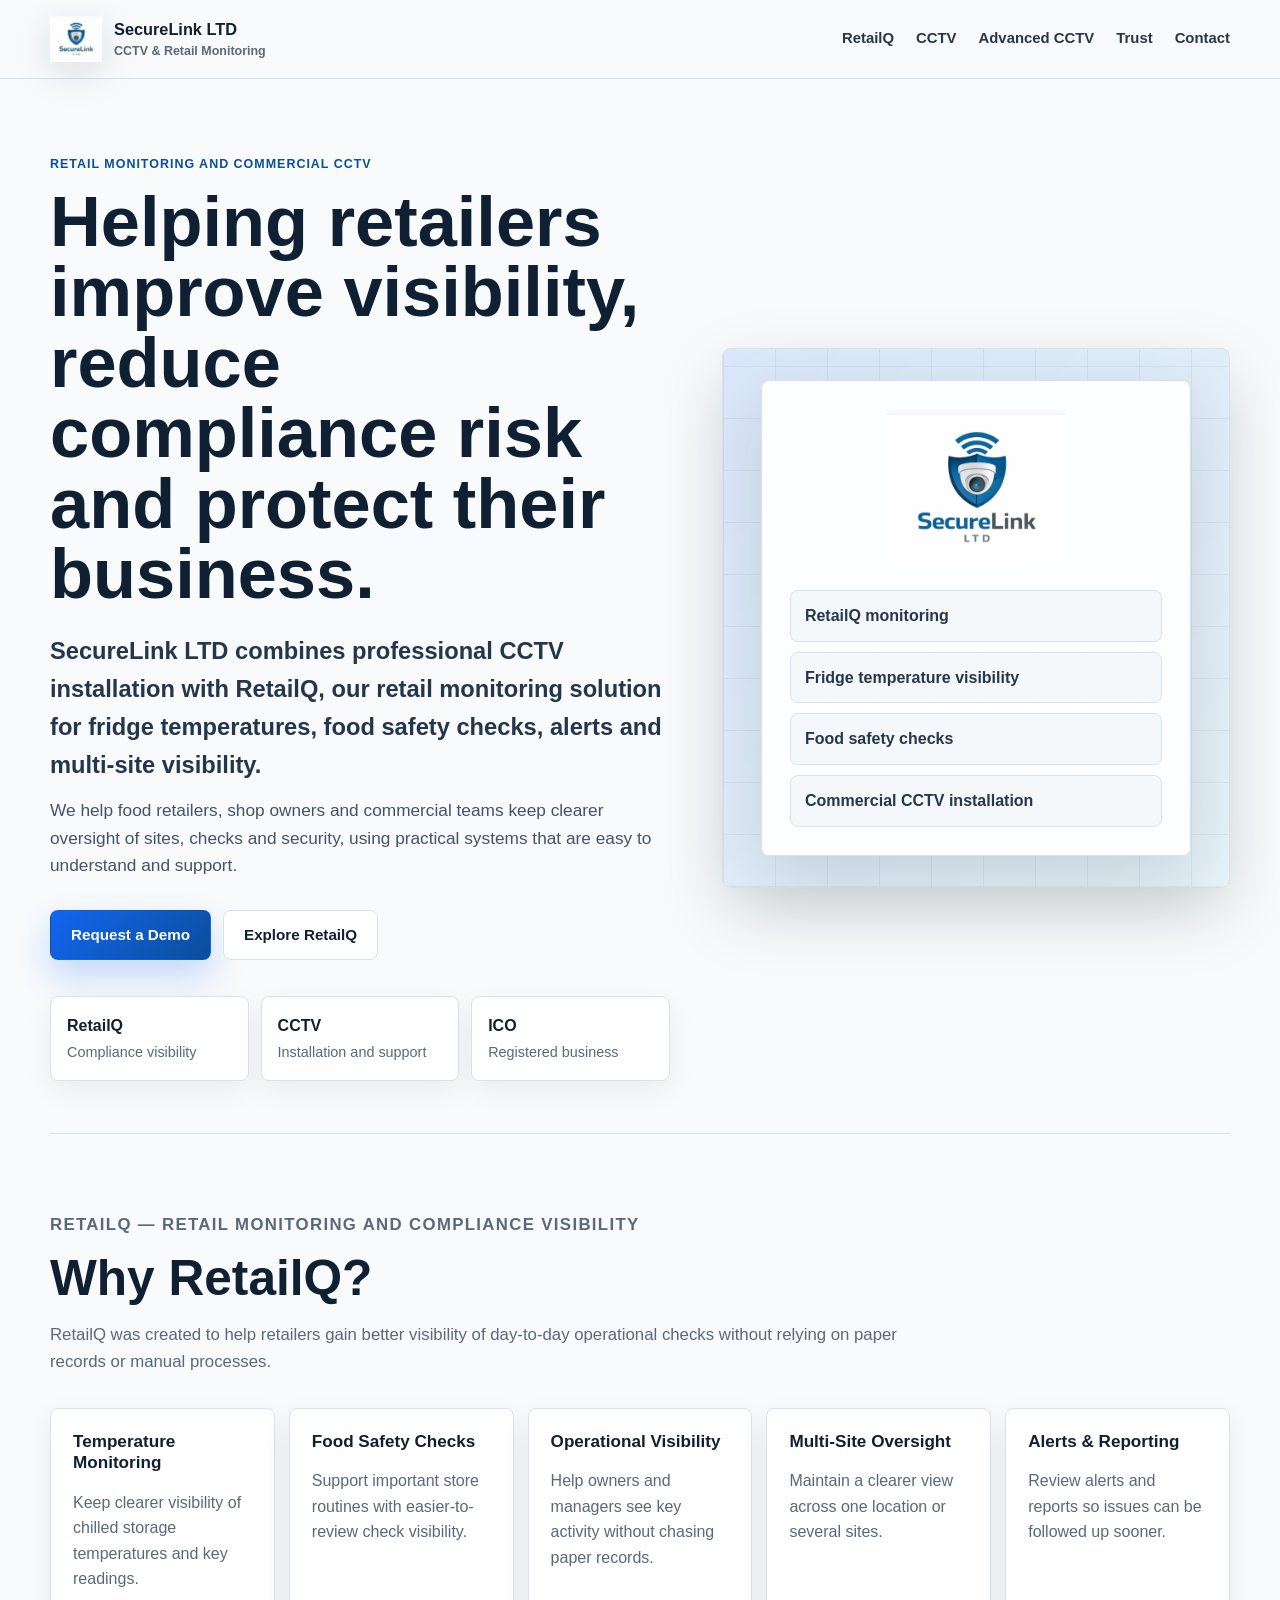
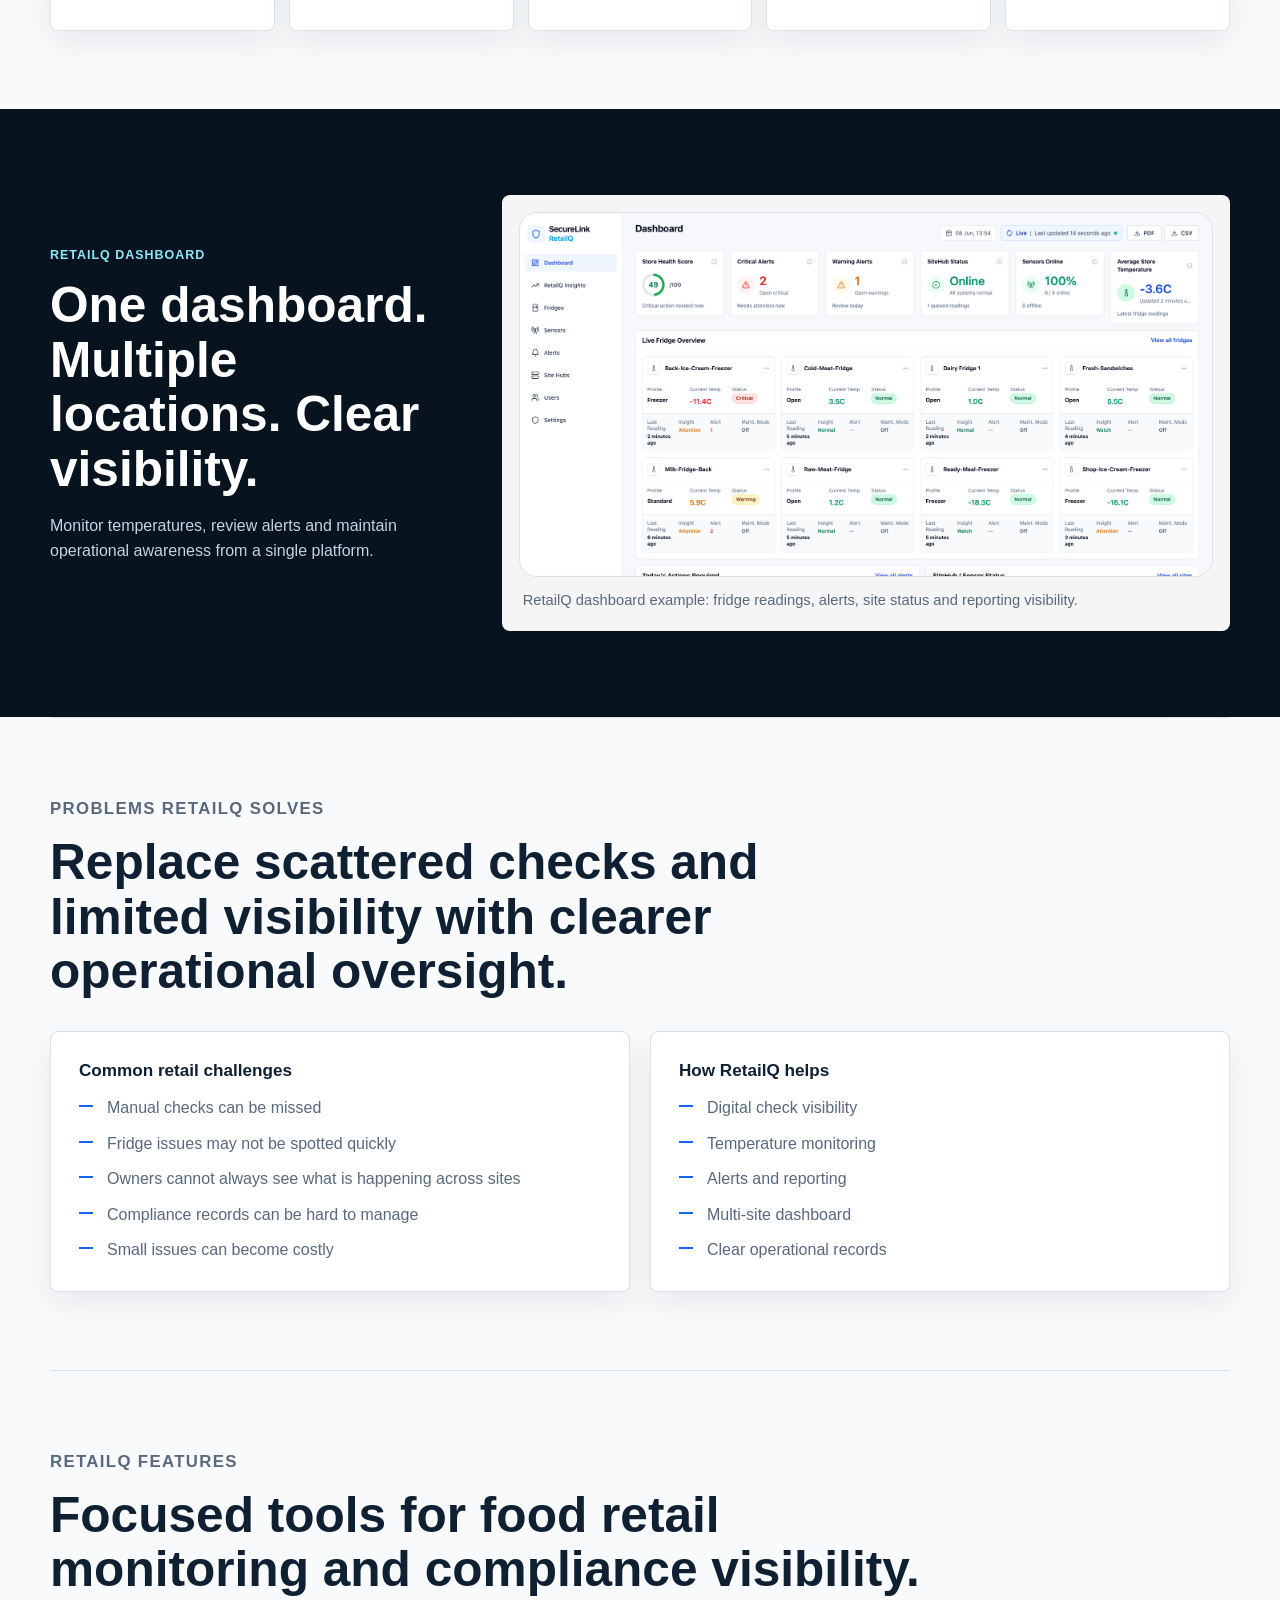
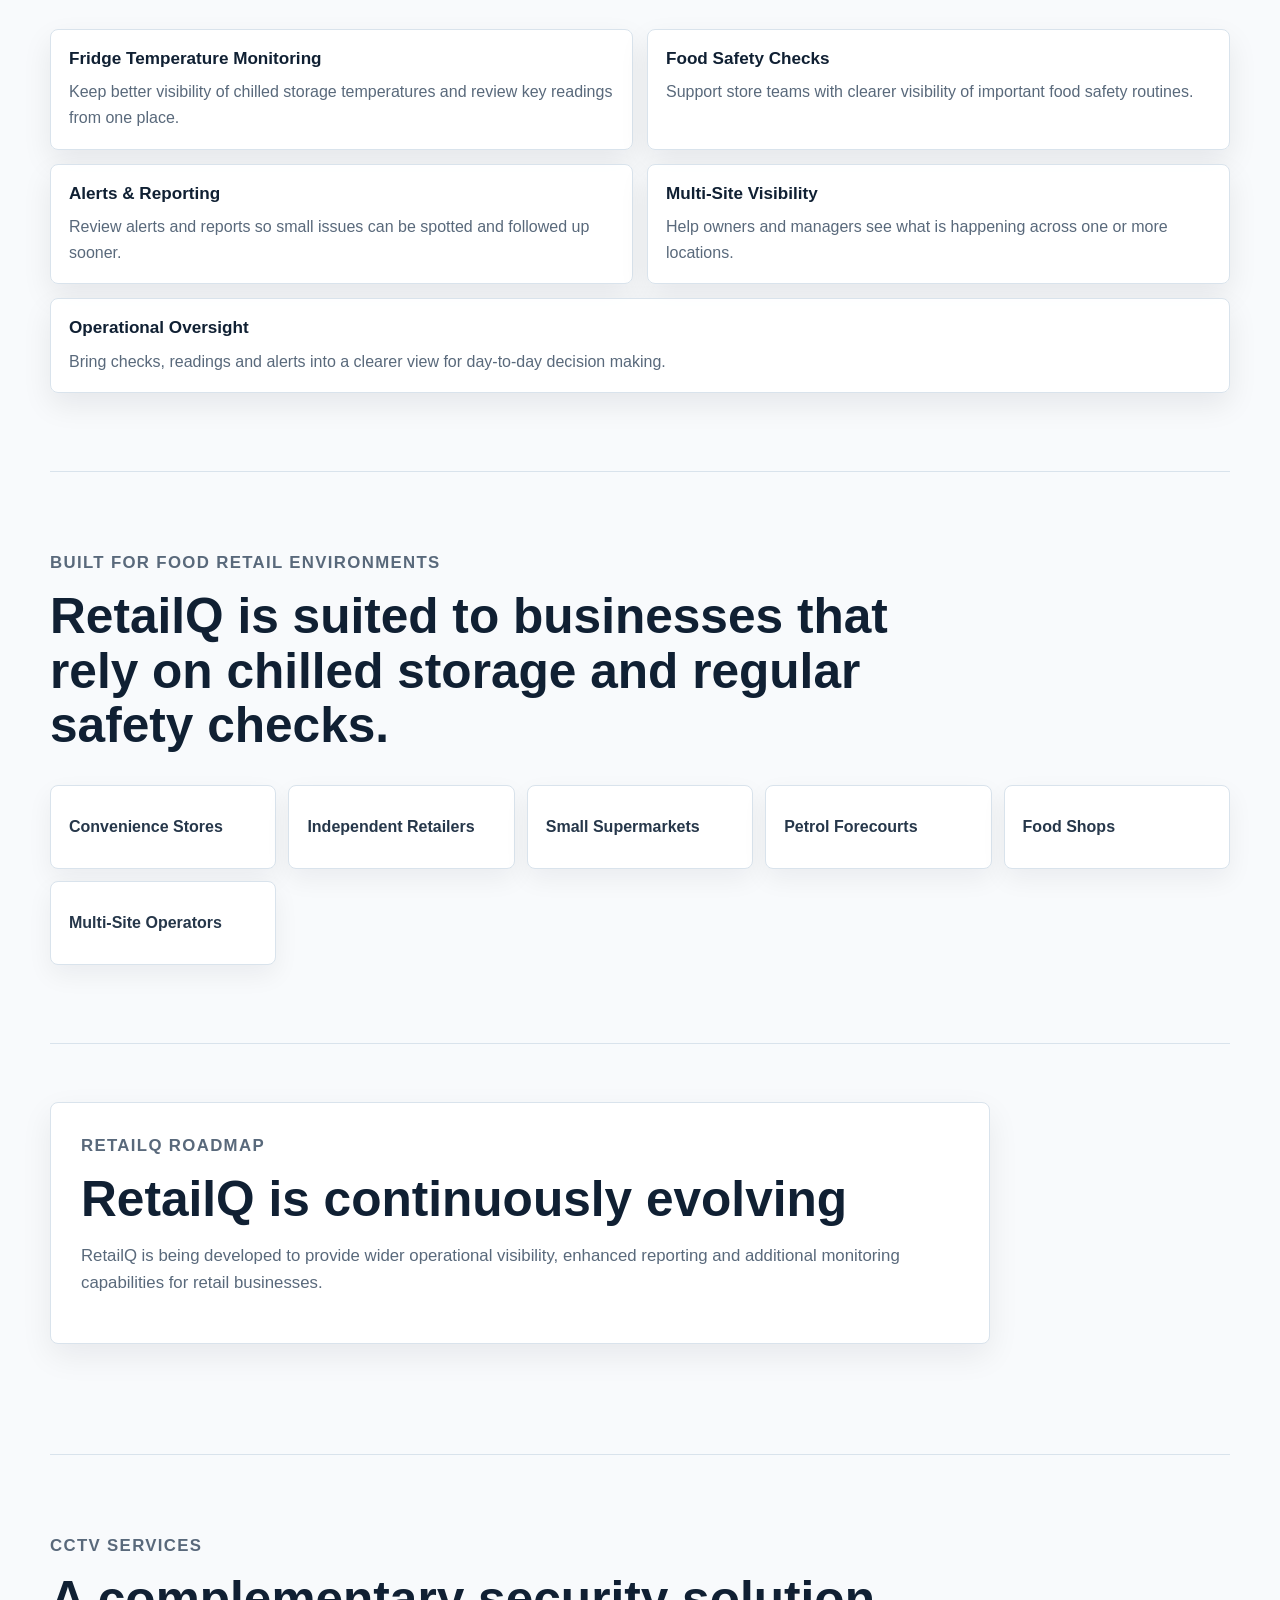
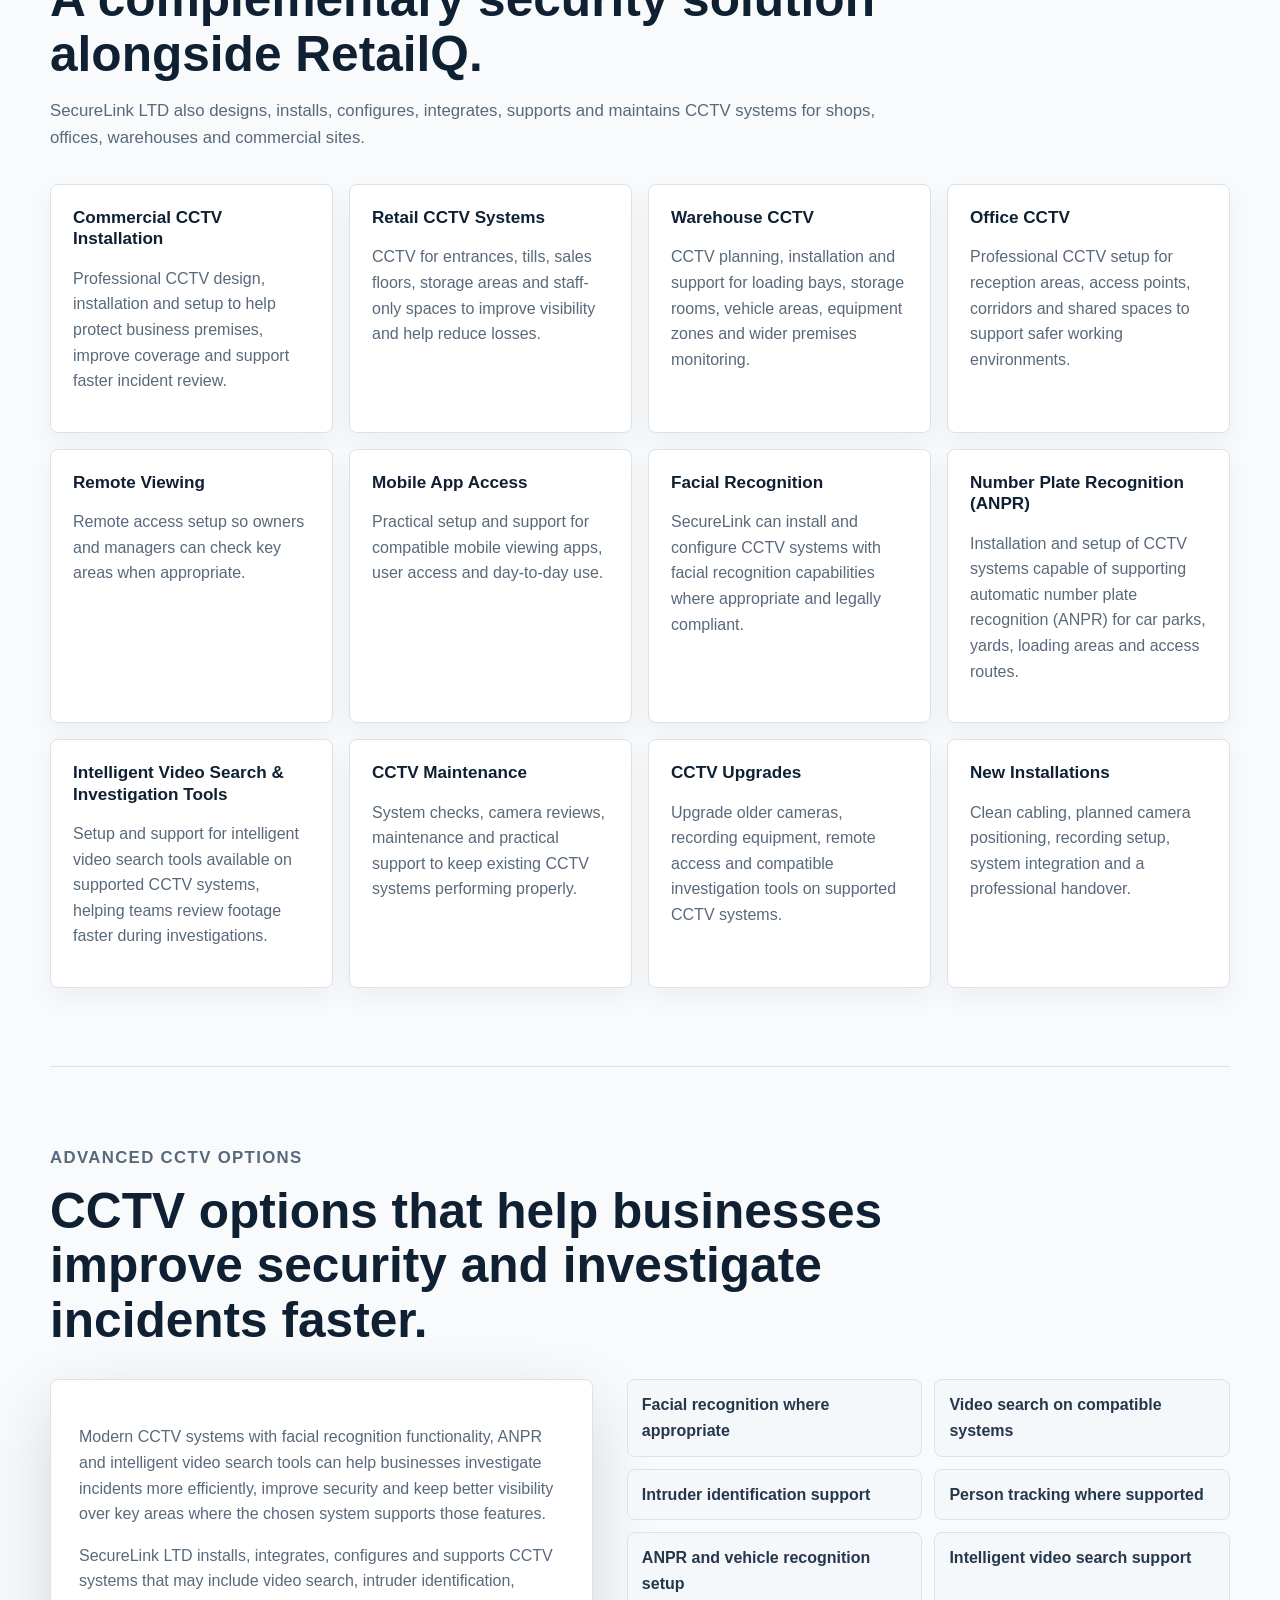
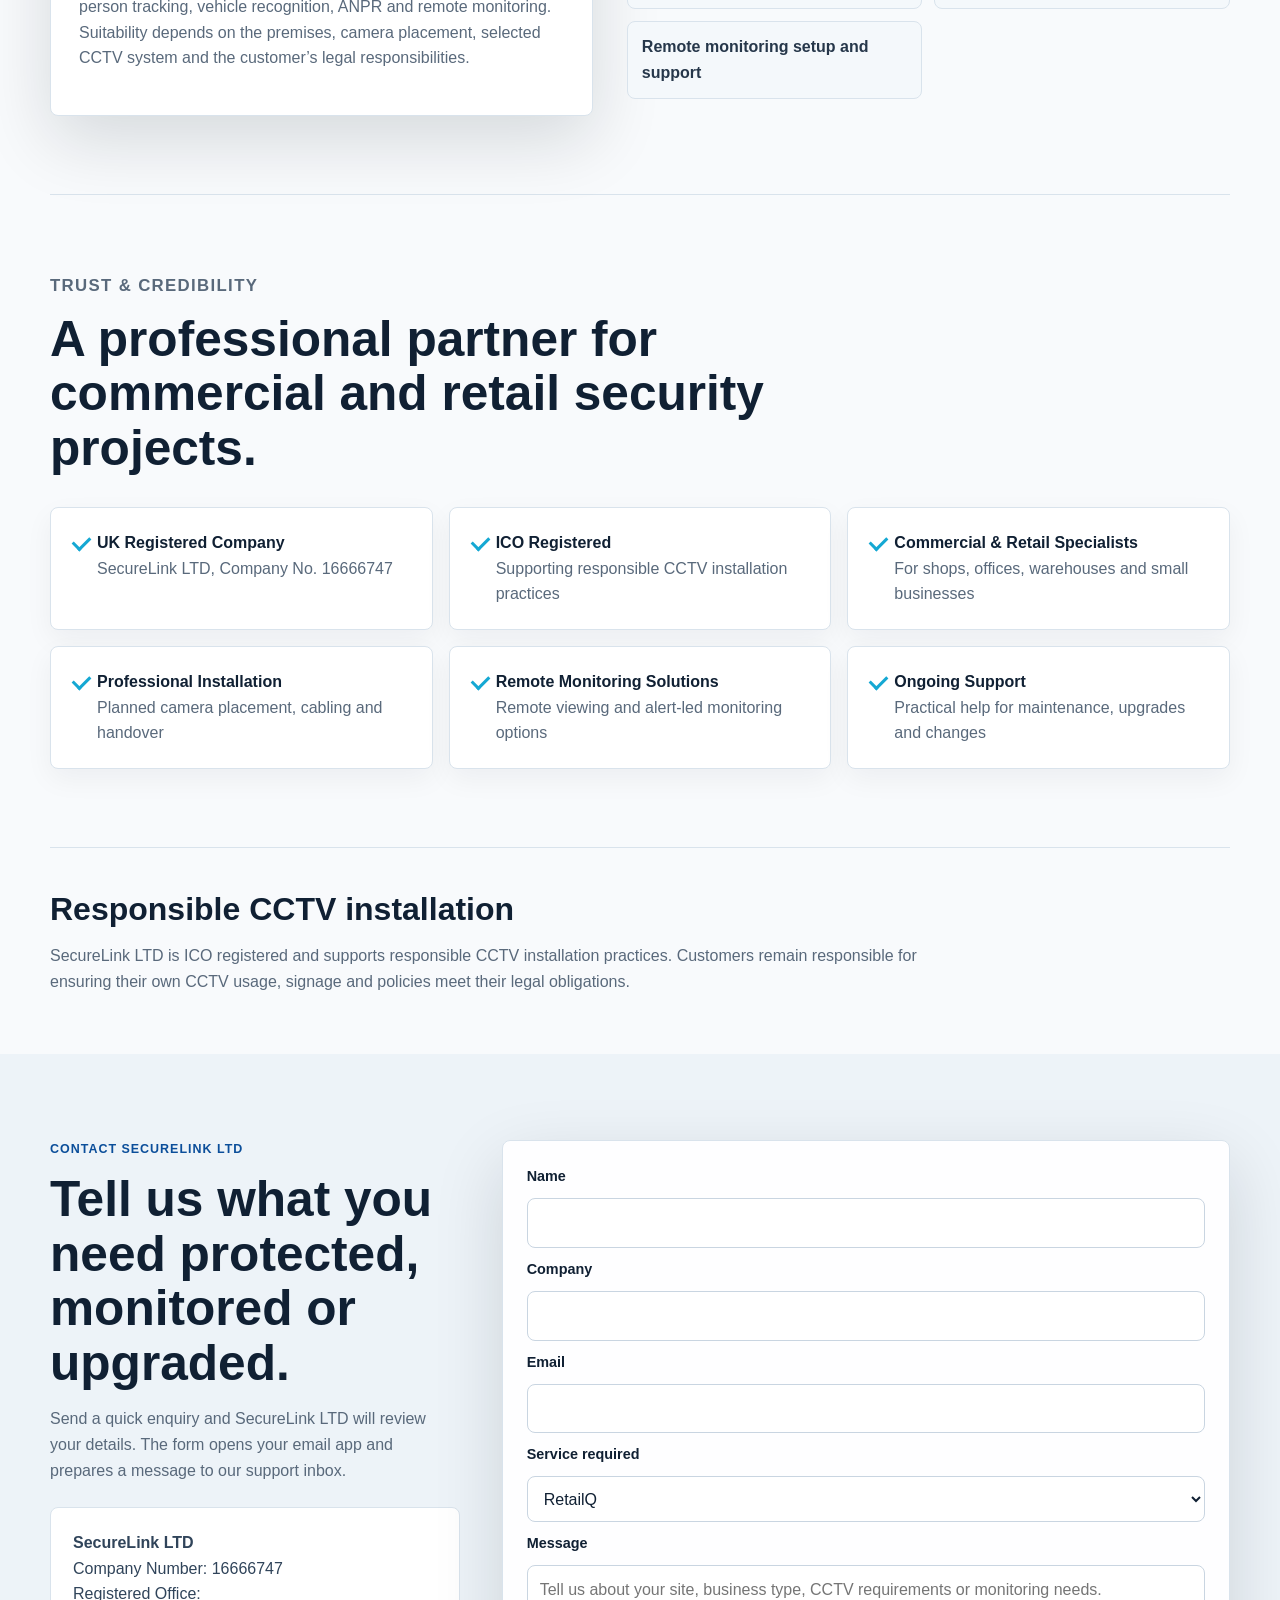
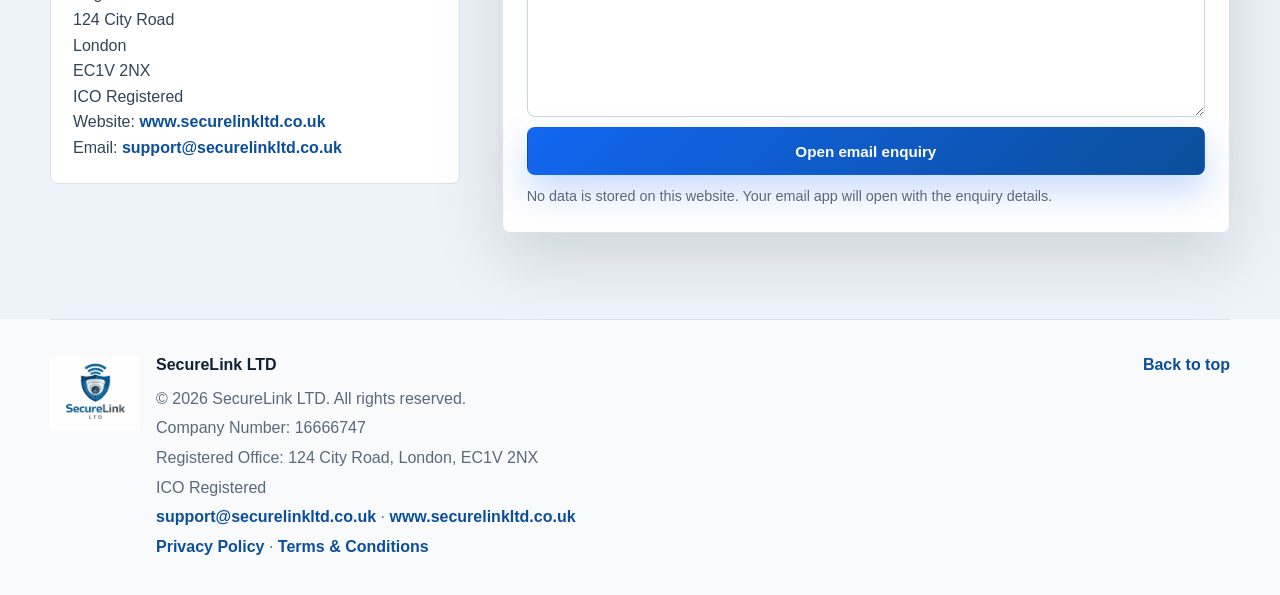
==== commit fe68eae5: "Reposition RetailQ as flagship solution" ====
--- a/index.html
+++ b/index.html
@@ -55,8 +55,8 @@
         <p class="hero-lead">SecureLink LTD combines professional CCTV installation with RetailQ, our retail monitoring solution for fridge temperatures, food safety checks, alerts and multi-site visibility.</p>
         <p class="hero-copy">We help food retailers, shop owners and commercial teams keep clearer oversight of sites, checks and security, using practical systems that are easy to understand and support.</p>
         <div class="hero-actions">
-          <a class="btn btn-primary" href="#retailq">Explore RetailQ</a>
-          <a class="btn btn-secondary" href="#contact">Request an enquiry</a>
+          <a class="btn btn-primary" href="#contact">Request a Demo</a>
+          <a class="btn btn-secondary" href="#retailq">Explore RetailQ</a>
         </div>
         <dl class="hero-stats" aria-label="SecureLink service highlights">
           <div>
@@ -87,63 +87,41 @@
       </div>
     </section>
 
-    <section class="trust-strip" aria-label="SecureLink LTD trust signals">
-      <div>
-        <strong>Professional CCTV Installation</strong>
-      </div>
-      <div>
-        <strong>UK Registered Company</strong>
-        <span>Company No. 16666747</span>
-      </div>
-      <div>
-        <strong>ICO Registered</strong>
-      </div>
-      <div>
-        <strong>Retail & Commercial Support</strong>
-      </div>
-      <div>
-        <strong>Secure Remote Viewing Setup</strong>
-      </div>
-    </section>
-
-    <section class="section about" id="about">
-      <div class="section-heading">
-        <p class="eyebrow">About SecureLink LTD</p>
-        <h2>Established, practical security and monitoring support for UK businesses.</h2>
-      </div>
-      <div class="two-column">
-        <p>SecureLink LTD supports retail and commercial businesses with professional CCTV installation, remote viewing setup and smart retail monitoring. We work with shops, offices, warehouses and small business premises that need clear coverage, reliable setup and straightforward advice.</p>
-        <p>Our approach is customer-friendly and commercially focused. We help businesses choose suitable systems, improve day-to-day visibility and respond faster when incidents, alerts or safety checks need attention.</p>
-      </div>
-    </section>
-
-    <section class="section retailq-section" id="retailq">
+    <section class="section retailq-support-section" id="retailq">
+      <div class="section-heading">
+        <p class="eyebrow">RetailQ — retail monitoring and compliance visibility</p>
+        <h2>Why RetailQ?</h2>
+        <p>RetailQ was created to help retailers gain better visibility of day-to-day operational checks without relying on paper records or manual processes.</p>
+      </div>
+      <div class="why-retailq-grid" aria-label="Why RetailQ">
+        <article>
+          <h3>Temperature Monitoring</h3>
+          <p>Keep clearer visibility of chilled storage temperatures and key readings.</p>
+        </article>
+        <article>
+          <h3>Food Safety Checks</h3>
+          <p>Support important store routines with easier-to-review check visibility.</p>
+        </article>
+        <article>
+          <h3>Operational Visibility</h3>
+          <p>Help owners and managers see key activity without chasing paper records.</p>
+        </article>
+        <article>
+          <h3>Multi-Site Oversight</h3>
+          <p>Maintain a clearer view across one location or several sites.</p>
+        </article>
+        <article>
+          <h3>Alerts & Reporting</h3>
+          <p>Review alerts and reports so issues can be followed up sooner.</p>
+        </article>
+      </div>
+    </section>
+
+    <section class="section retailq-section" id="retailq-dashboard">
       <div class="retailq-copy">
-        <p class="eyebrow">RetailQ — powered by SecureLink LTD</p>
-        <h2>RetailQ — retail monitoring and compliance visibility</h2>
-        <p>RetailQ is designed to help food retail businesses monitor key operational checks, review alerts and maintain better visibility across one or more sites.</p>
-        <div class="retailq-feature-grid" aria-label="RetailQ features">
-          <article>
-            <h3>Fridge Temperature Monitoring</h3>
-            <p>Keep better visibility of chilled storage temperatures and review key readings from one place.</p>
-          </article>
-          <article>
-            <h3>Food Safety Checks</h3>
-            <p>Support store teams with clearer visibility of important food safety routines.</p>
-          </article>
-          <article>
-            <h3>Alerts & Reporting</h3>
-            <p>Review alerts and reports so small issues can be spotted and followed up sooner.</p>
-          </article>
-          <article>
-            <h3>Multi-Site Visibility</h3>
-            <p>Help owners and managers see what is happening across one or more locations.</p>
-          </article>
-          <article>
-            <h3>Operational Oversight</h3>
-            <p>Bring checks, readings and alerts into a clearer view for day-to-day decision making.</p>
-          </article>
-        </div>
+        <p class="eyebrow">RetailQ dashboard</p>
+        <h2>One dashboard. Multiple locations. Clear visibility.</h2>
+        <p>Monitor temperatures, review alerts and maintain operational awareness from a single platform.</p>
       </div>
       <figure class="retailq-showcase">
         <img src="retailq-dashboard.png" alt="RetailQ dashboard showing fridge temperatures, alerts and site status">
@@ -151,10 +129,10 @@
       </figure>
     </section>
 
-    <section class="section retailq-support-section" id="why-retailq">
-      <div class="section-heading">
-        <p class="eyebrow">Why RetailQ?</p>
-        <h2>Built to make everyday retail checks easier to see and manage.</h2>
+    <section class="section retailq-problems" id="retailq-problems">
+      <div class="section-heading">
+        <p class="eyebrow">Problems RetailQ solves</p>
+        <h2>Replace scattered checks and limited visibility with clearer operational oversight.</h2>
       </div>
       <div class="problem-solution-grid">
         <div>
@@ -180,33 +158,63 @@
       </div>
     </section>
 
-    <section class="section retail-environments">
-      <div class="section-heading">
-        <p class="eyebrow">Built for food retail environments</p>
+    <section class="section retailq-features" id="retailq-features">
+      <div class="section-heading">
+        <p class="eyebrow">RetailQ features</p>
+        <h2>Focused tools for food retail monitoring and compliance visibility.</h2>
+      </div>
+      <div class="retailq-feature-grid" aria-label="RetailQ features">
+        <article>
+          <h3>Fridge Temperature Monitoring</h3>
+          <p>Keep better visibility of chilled storage temperatures and review key readings from one place.</p>
+        </article>
+        <article>
+          <h3>Food Safety Checks</h3>
+          <p>Support store teams with clearer visibility of important food safety routines.</p>
+        </article>
+        <article>
+          <h3>Alerts & Reporting</h3>
+          <p>Review alerts and reports so small issues can be spotted and followed up sooner.</p>
+        </article>
+        <article>
+          <h3>Multi-Site Visibility</h3>
+          <p>Help owners and managers see what is happening across one or more locations.</p>
+        </article>
+        <article>
+          <h3>Operational Oversight</h3>
+          <p>Bring checks, readings and alerts into a clearer view for day-to-day decision making.</p>
+        </article>
+      </div>
+    </section>
+
+    <section class="section retail-environments" id="retailq-built-for">
+      <div class="section-heading">
+        <p class="eyebrow">Built for Food Retail Environments</p>
         <h2>RetailQ is suited to businesses that rely on chilled storage and regular safety checks.</h2>
       </div>
       <div class="environment-list" aria-label="Food retail environments">
-        <span>Convenience stores</span>
-        <span>Food shops</span>
-        <span>Small supermarkets</span>
-        <span>Cafés with chilled storage</span>
-        <span>Multi-site retail operators</span>
-      </div>
-    </section>
-
-    <section class="section roadmap-section">
+        <span>Convenience Stores</span>
+        <span>Independent Retailers</span>
+        <span>Small Supermarkets</span>
+        <span>Petrol Forecourts</span>
+        <span>Food Shops</span>
+        <span>Multi-Site Operators</span>
+      </div>
+    </section>
+
+    <section class="section roadmap-section" id="retailq-roadmap">
       <div class="section-heading">
         <p class="eyebrow">RetailQ roadmap</p>
-        <h2>Developed with future retail operations in mind.</h2>
-        <p>RetailQ is being developed with future retail operations in mind. Future roadmap areas may include maintenance tracking, wider reporting options and additional operational visibility tools.</p>
+        <h2>RetailQ is continuously evolving</h2>
+        <p>RetailQ is being developed to provide wider operational visibility, enhanced reporting and additional monitoring capabilities for retail businesses.</p>
       </div>
     </section>
 
     <section class="section service-section" id="cctv">
       <div class="section-heading">
         <p class="eyebrow">CCTV Services</p>
-        <h2>Commercial CCTV installation for retail, office and warehouse environments.</h2>
-        <p>SecureLink LTD designs, installs, configures, integrates, supports and maintains CCTV systems around the way your premises operate, helping you improve security, review incidents faster and manage access from the right devices.</p>
+        <h2>A complementary security solution alongside RetailQ.</h2>
+        <p>SecureLink LTD also designs, installs, configures, integrates, supports and maintains CCTV systems for shops, offices, warehouses and commercial sites.</p>
       </div>
 
       <div class="service-list">
@@ -298,29 +306,9 @@
       </div>
     </section>
 
-    <section class="section use-cases" id="use-cases">
-      <div class="section-heading">
-        <p class="eyebrow">Example Use Cases</p>
-        <h2>Built for the places where security and operations meet.</h2>
-      </div>
-      <div class="use-case-grid">
-        <article>
-          <h3>Retail shops</h3>
-          <p>CCTV coverage for entrances, tills, storage areas and public spaces, with RetailQ checks for chilled goods.</p>
-        </article>
-        <article>
-          <h3>Offices</h3>
-          <p>Professional camera installation for reception areas, access points and shared business spaces.</p>
-        </article>
-        <article>
-          <h3>Warehouses</h3>
-          <p>Visibility across loading bays, storage zones, equipment areas and out-of-hours activity.</p>
-        </article>
-        <article>
-          <h3>Multi-site retailers</h3>
-          <p>RetailQ dashboards, alerts and reporting to help owners review site activity and respond faster.</p>
-        </article>
-      </div>
+    <section class="responsibility-note" aria-label="Data protection and CCTV responsibility note">
+      <h2>Responsible CCTV installation</h2>
+      <p>SecureLink LTD is ICO registered and supports responsible CCTV installation practices. Customers remain responsible for ensuring their own CCTV usage, signage and policies meet their legal obligations.</p>
     </section>
 
     <section class="section contact-section" id="contact">
@@ -330,7 +318,7 @@
         <p>Send a quick enquiry and SecureLink LTD will review your details. The form opens your email app and prepares a message to our support inbox.</p>
 
         <address>
-          <!-- EDIT: Replace the placeholder phone below if needed. Company details are official registration details. -->
+          <!-- EDIT: Company details are official registration details. -->
           <strong>SecureLink LTD</strong><br>
           Company Number: 16666747<br>
           Registered Office:<br>
@@ -339,8 +327,7 @@
           EC1V 2NX<br>
           ICO Registered<br>
           Website: <a href="https://www.securelinkltd.co.uk">www.securelinkltd.co.uk</a><br>
-          Email: <a href="mailto:support@securelinkltd.co.uk">support@securelinkltd.co.uk</a><br>
-          Phone: <span>EDIT PHONE NUMBER</span>
+          Email: <a href="mailto:support@securelinkltd.co.uk">support@securelinkltd.co.uk</a>
         </address>
       </div>
 
@@ -354,14 +341,11 @@
         <label for="email">Email</label>
         <input id="email" name="email" type="email" autocomplete="email" required>
 
-        <label for="phone">Phone</label>
-        <input id="phone" name="phone" type="tel" autocomplete="tel">
-
         <label for="service">Service required</label>
         <select id="service" name="service">
+          <option>RetailQ</option>
           <option>CCTV Installation</option>
           <option>Advanced CCTV Systems</option>
-          <option>RetailQ</option>
           <option>CCTV Installation and RetailQ</option>
           <option>General enquiry</option>
         </select>
@@ -374,10 +358,6 @@
       </form>
     </section>
 
-    <section class="responsibility-note" aria-label="Data protection and CCTV responsibility note">
-      <h2>Responsible CCTV installation</h2>
-      <p>SecureLink LTD is ICO registered and supports responsible CCTV installation practices. Customers remain responsible for ensuring their own CCTV usage, signage and policies meet their legal obligations.</p>
-    </section>
   </main>
 
   <footer class="site-footer">
--- a/style.css
+++ b/style.css
@@ -485,6 +485,32 @@
   top: 8px;
 }
 
+.why-retailq-grid {
+  display: grid;
+  grid-template-columns: repeat(5, minmax(0, 1fr));
+  gap: 14px;
+}
+
+.why-retailq-grid article {
+  min-height: 178px;
+  padding: 22px;
+  background: #fff;
+  border: 1px solid var(--line);
+  border-radius: var(--radius);
+  box-shadow: 0 12px 32px rgba(7, 19, 31, 0.07);
+  transition: transform 180ms ease, box-shadow 180ms ease, border-color 180ms ease;
+}
+
+.why-retailq-grid article:hover {
+  transform: translateY(-3px);
+  border-color: rgba(18, 102, 241, 0.35);
+  box-shadow: 0 18px 40px rgba(7, 19, 31, 0.1);
+}
+
+.why-retailq-grid p {
+  color: var(--muted);
+}
+
 .retailq-feature-grid {
   display: grid;
   grid-template-columns: repeat(2, minmax(0, 1fr));
@@ -496,9 +522,9 @@
   padding: 18px;
   color: var(--ink);
   background: rgba(255, 255, 255, 0.96);
-  border: 1px solid rgba(255, 255, 255, 0.28);
-  border-radius: var(--radius);
-  box-shadow: 0 14px 34px rgba(0, 0, 0, 0.12);
+  border: 1px solid var(--line);
+  border-radius: var(--radius);
+  box-shadow: 0 12px 30px rgba(7, 19, 31, 0.08);
 }
 
 .retailq-feature-grid article:last-child {
@@ -541,6 +567,8 @@
 }
 
 .retailq-support-section,
+.retailq-problems,
+.retailq-features,
 .retail-environments,
 .roadmap-section {
   border-top: 1px solid var(--line);
@@ -852,6 +880,7 @@
   }
 
   .trust-strip,
+  .why-retailq-grid,
   .service-list,
   .environment-list,
   .trust-grid,
@@ -886,6 +915,7 @@
   .hero-stats,
   .two-column,
   .trust-strip,
+  .why-retailq-grid,
   .service-list,
   .retailq-feature-grid,
   .problem-solution-grid,
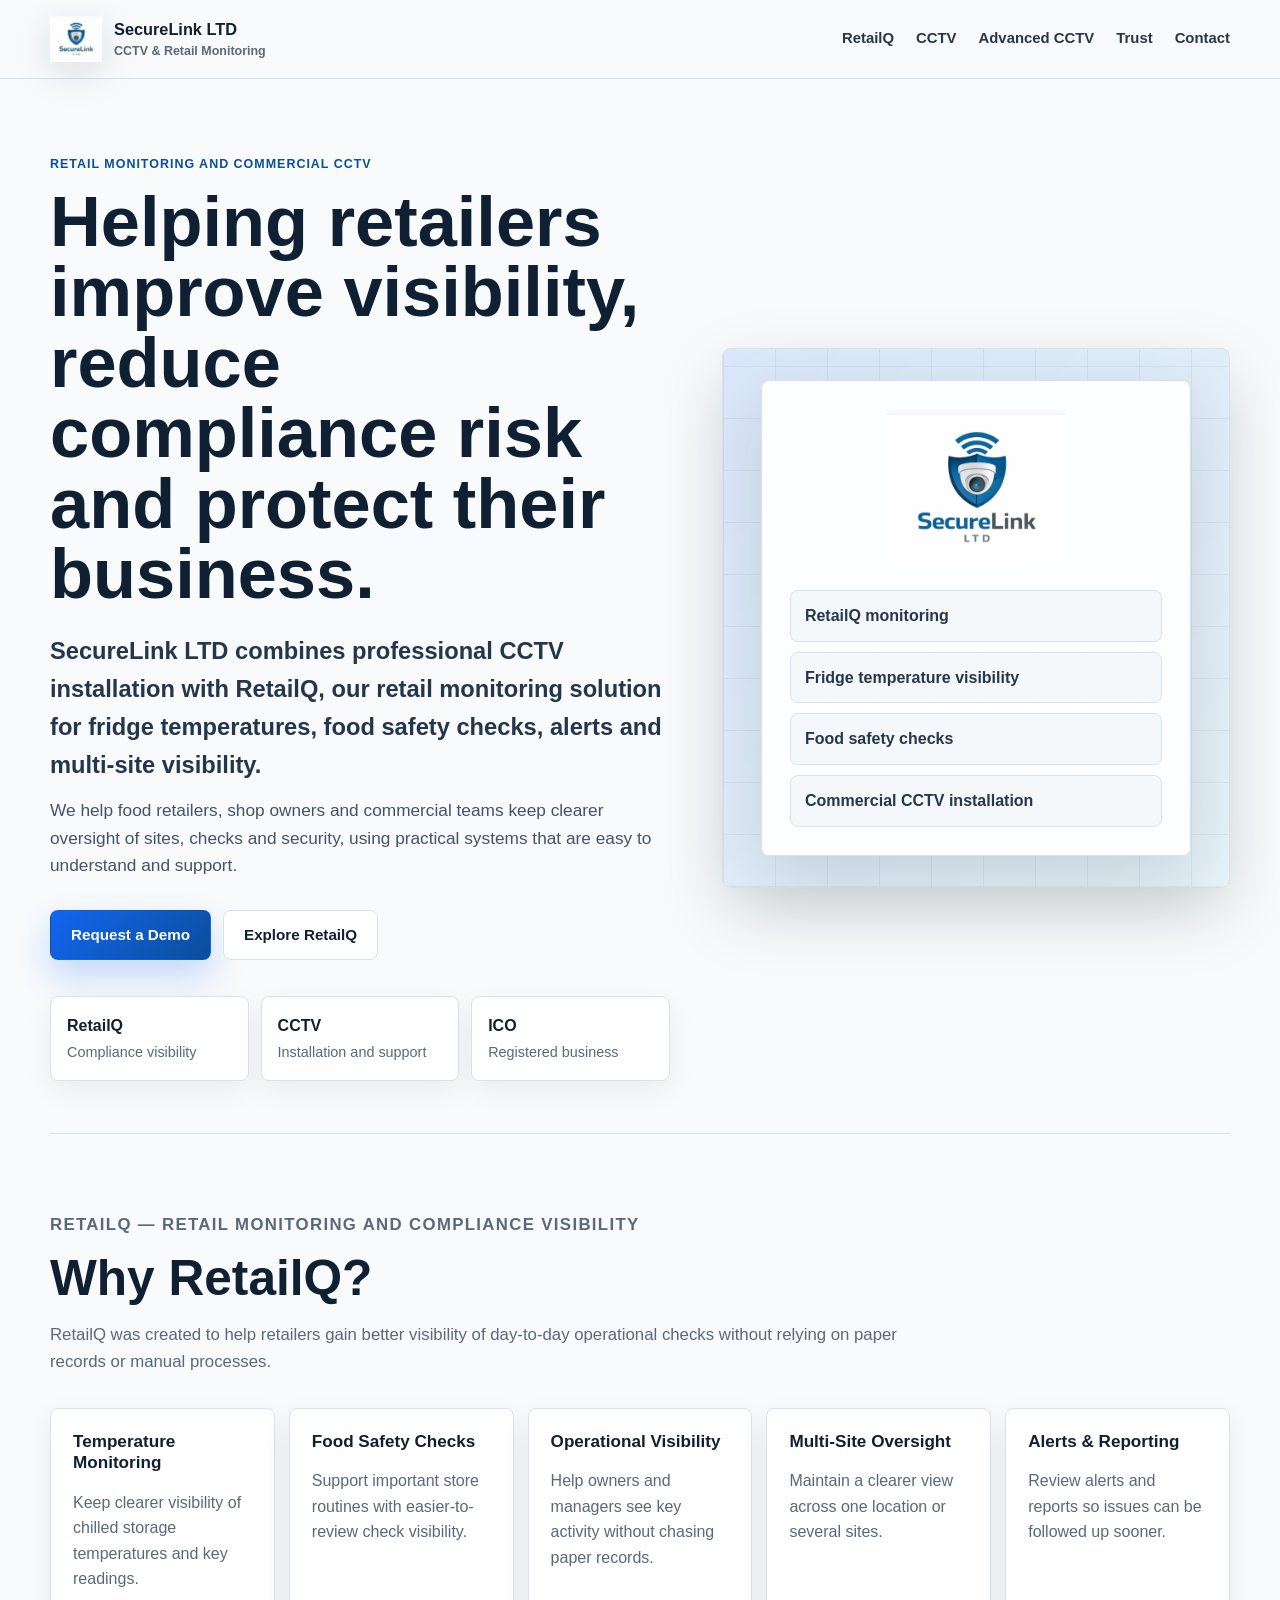
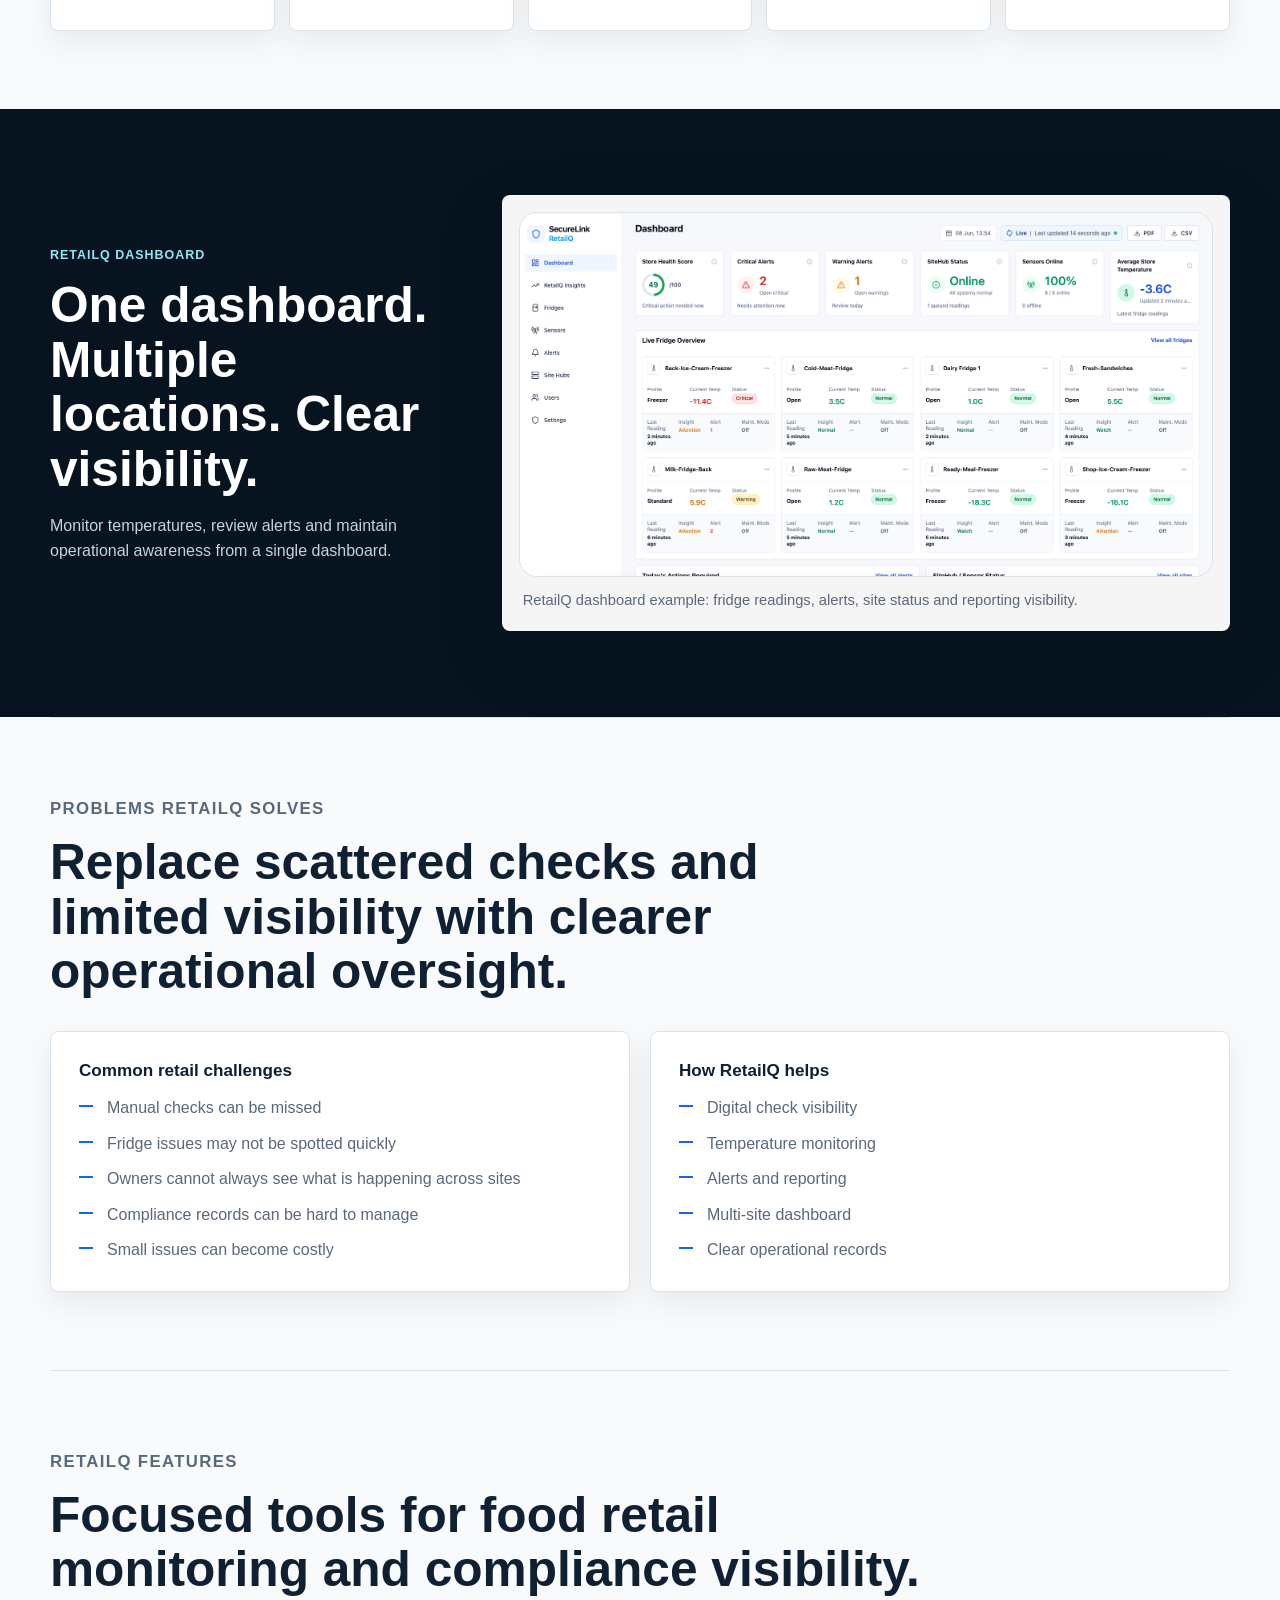
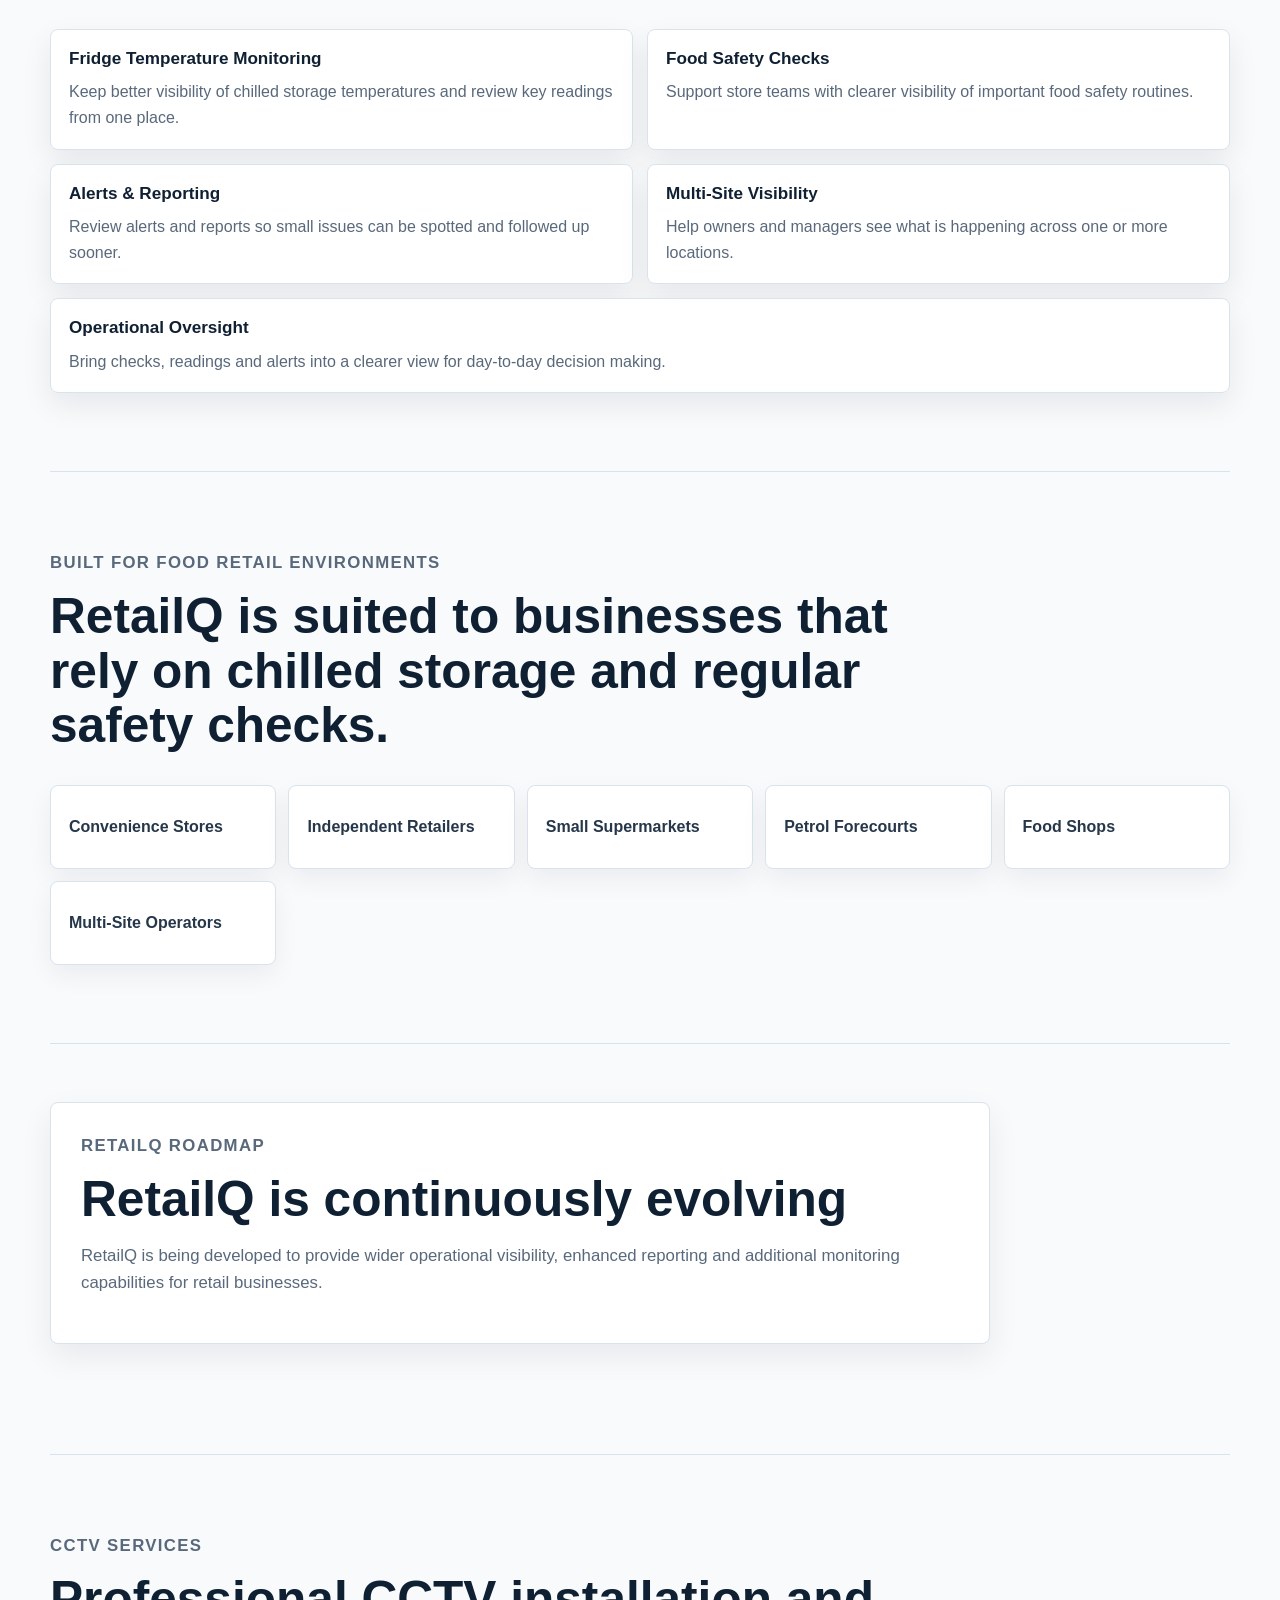
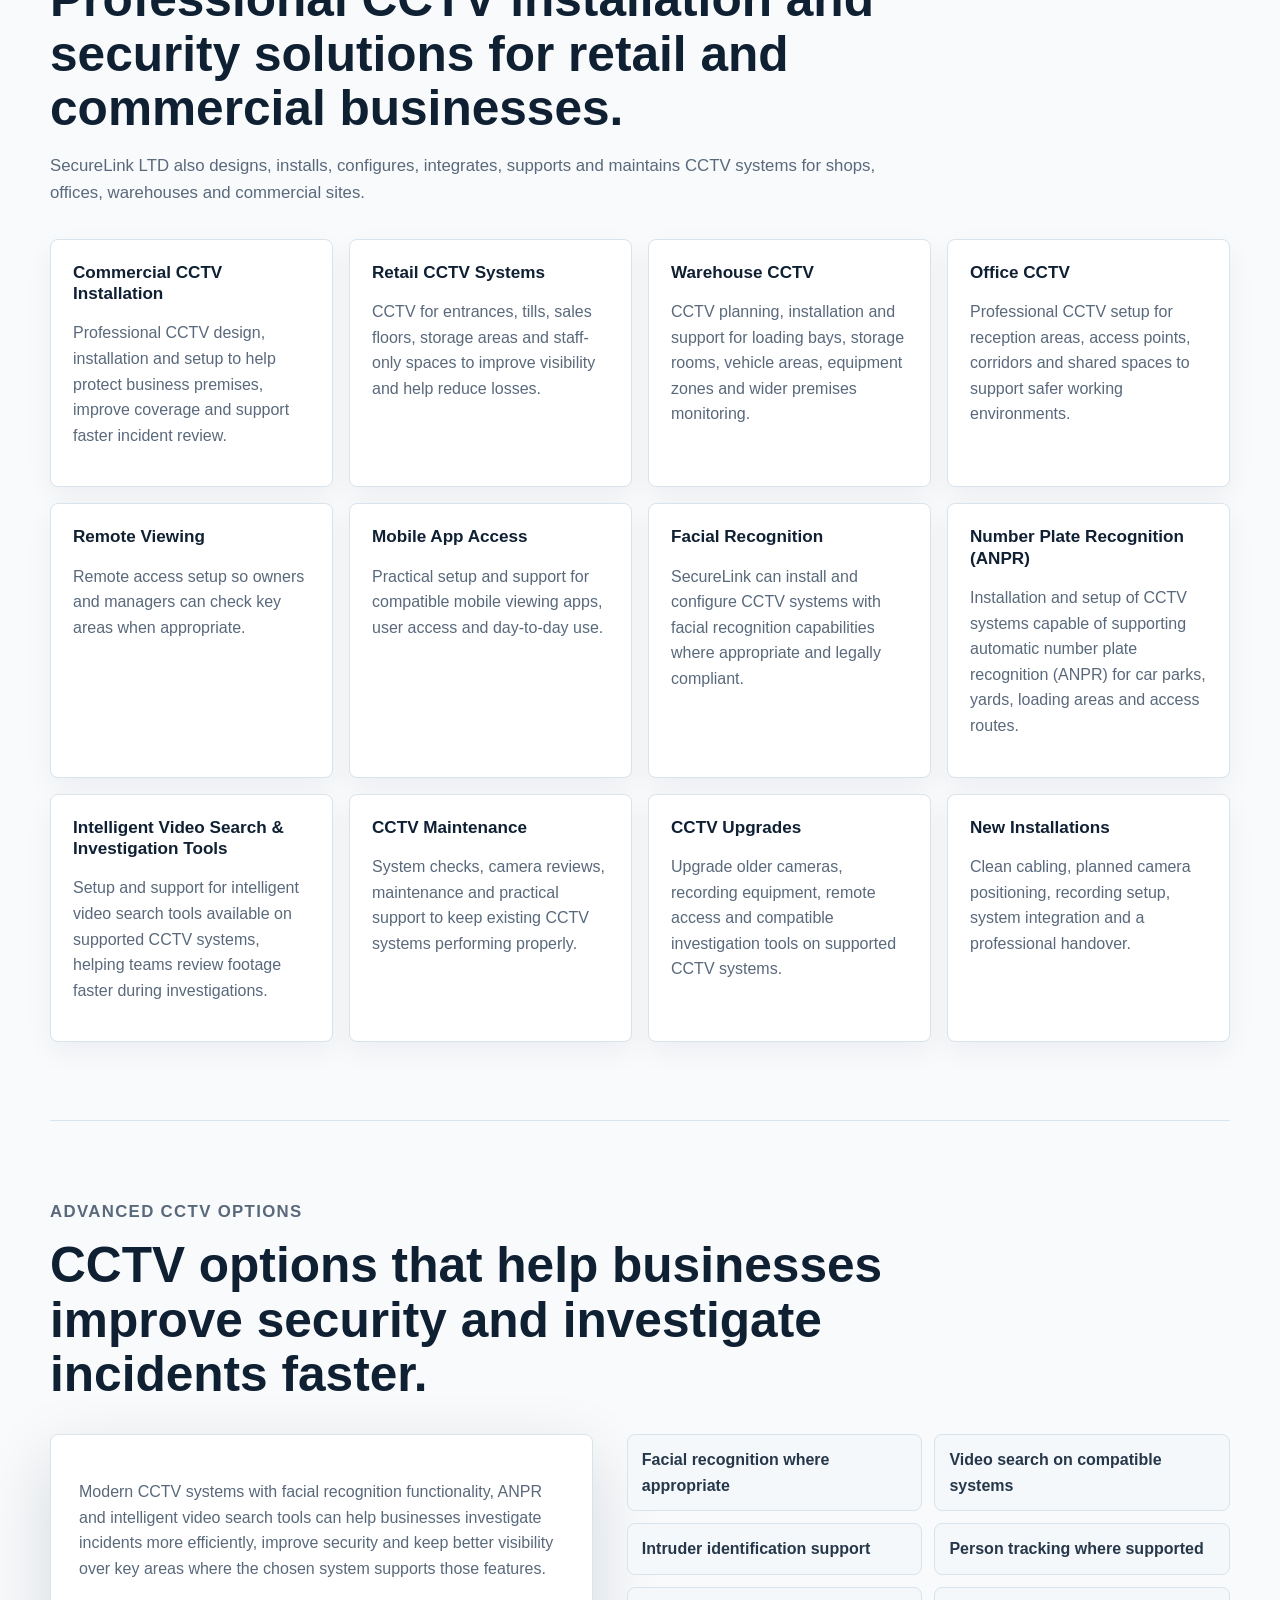
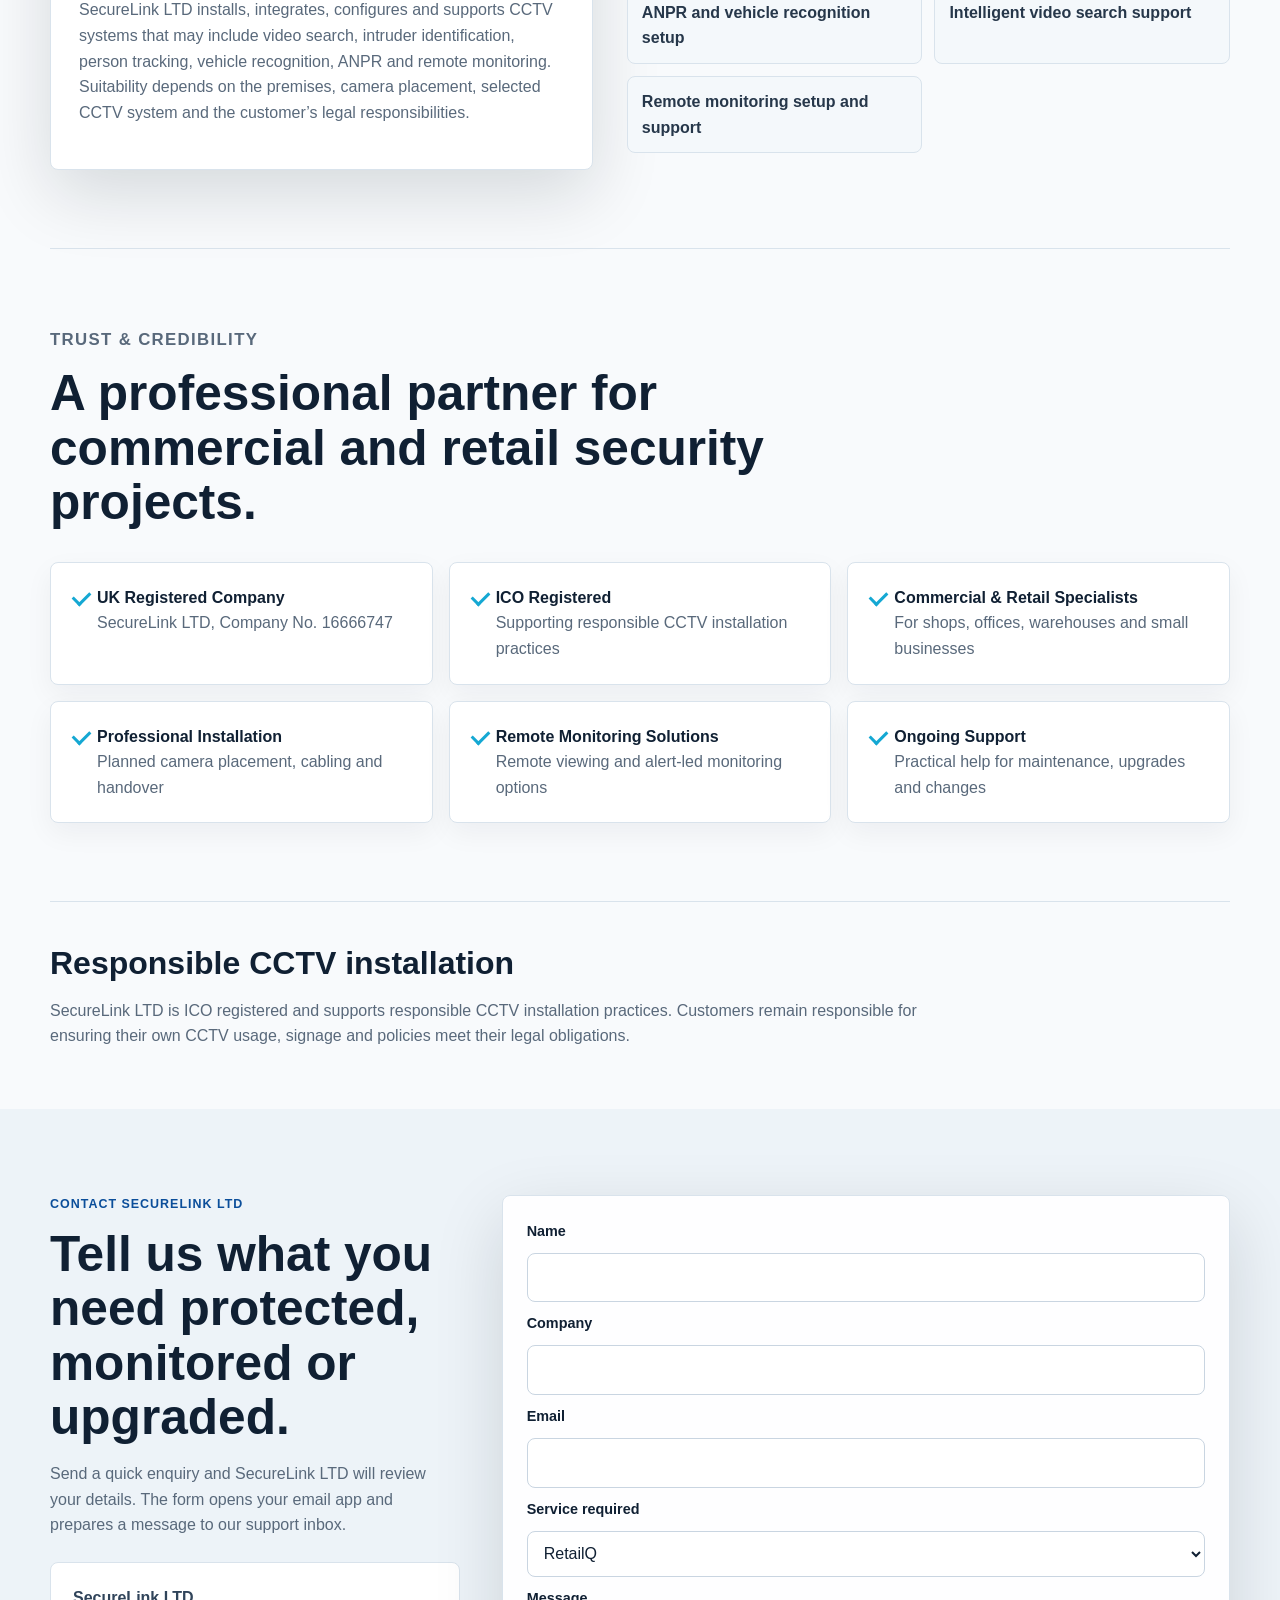
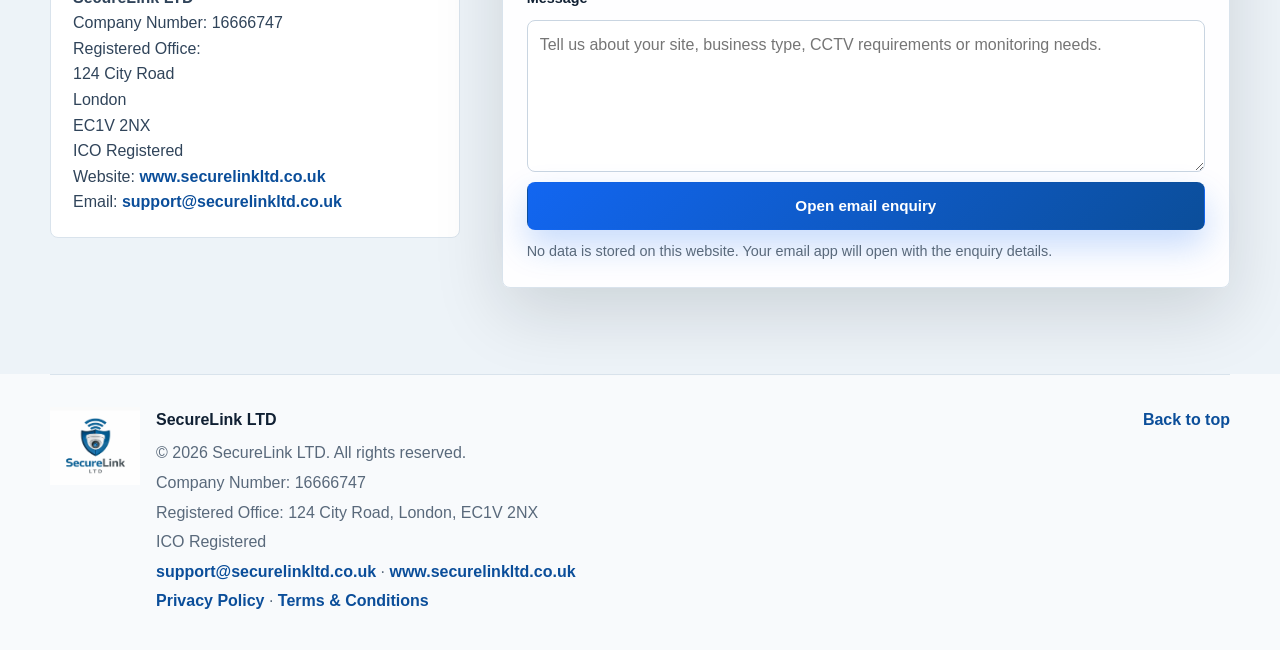
==== commit c6556d66: "Polish final website copy" ====
--- a/index.html
+++ b/index.html
@@ -121,7 +121,7 @@
       <div class="retailq-copy">
         <p class="eyebrow">RetailQ dashboard</p>
         <h2>One dashboard. Multiple locations. Clear visibility.</h2>
-        <p>Monitor temperatures, review alerts and maintain operational awareness from a single platform.</p>
+        <p>Monitor temperatures, review alerts and maintain operational awareness from a single dashboard.</p>
       </div>
       <figure class="retailq-showcase">
         <img src="retailq-dashboard.png" alt="RetailQ dashboard showing fridge temperatures, alerts and site status">
@@ -213,7 +213,7 @@
     <section class="section service-section" id="cctv">
       <div class="section-heading">
         <p class="eyebrow">CCTV Services</p>
-        <h2>A complementary security solution alongside RetailQ.</h2>
+        <h2>Professional CCTV installation and security solutions for retail and commercial businesses.</h2>
         <p>SecureLink LTD also designs, installs, configures, integrates, supports and maintains CCTV systems for shops, offices, warehouses and commercial sites.</p>
       </div>
 
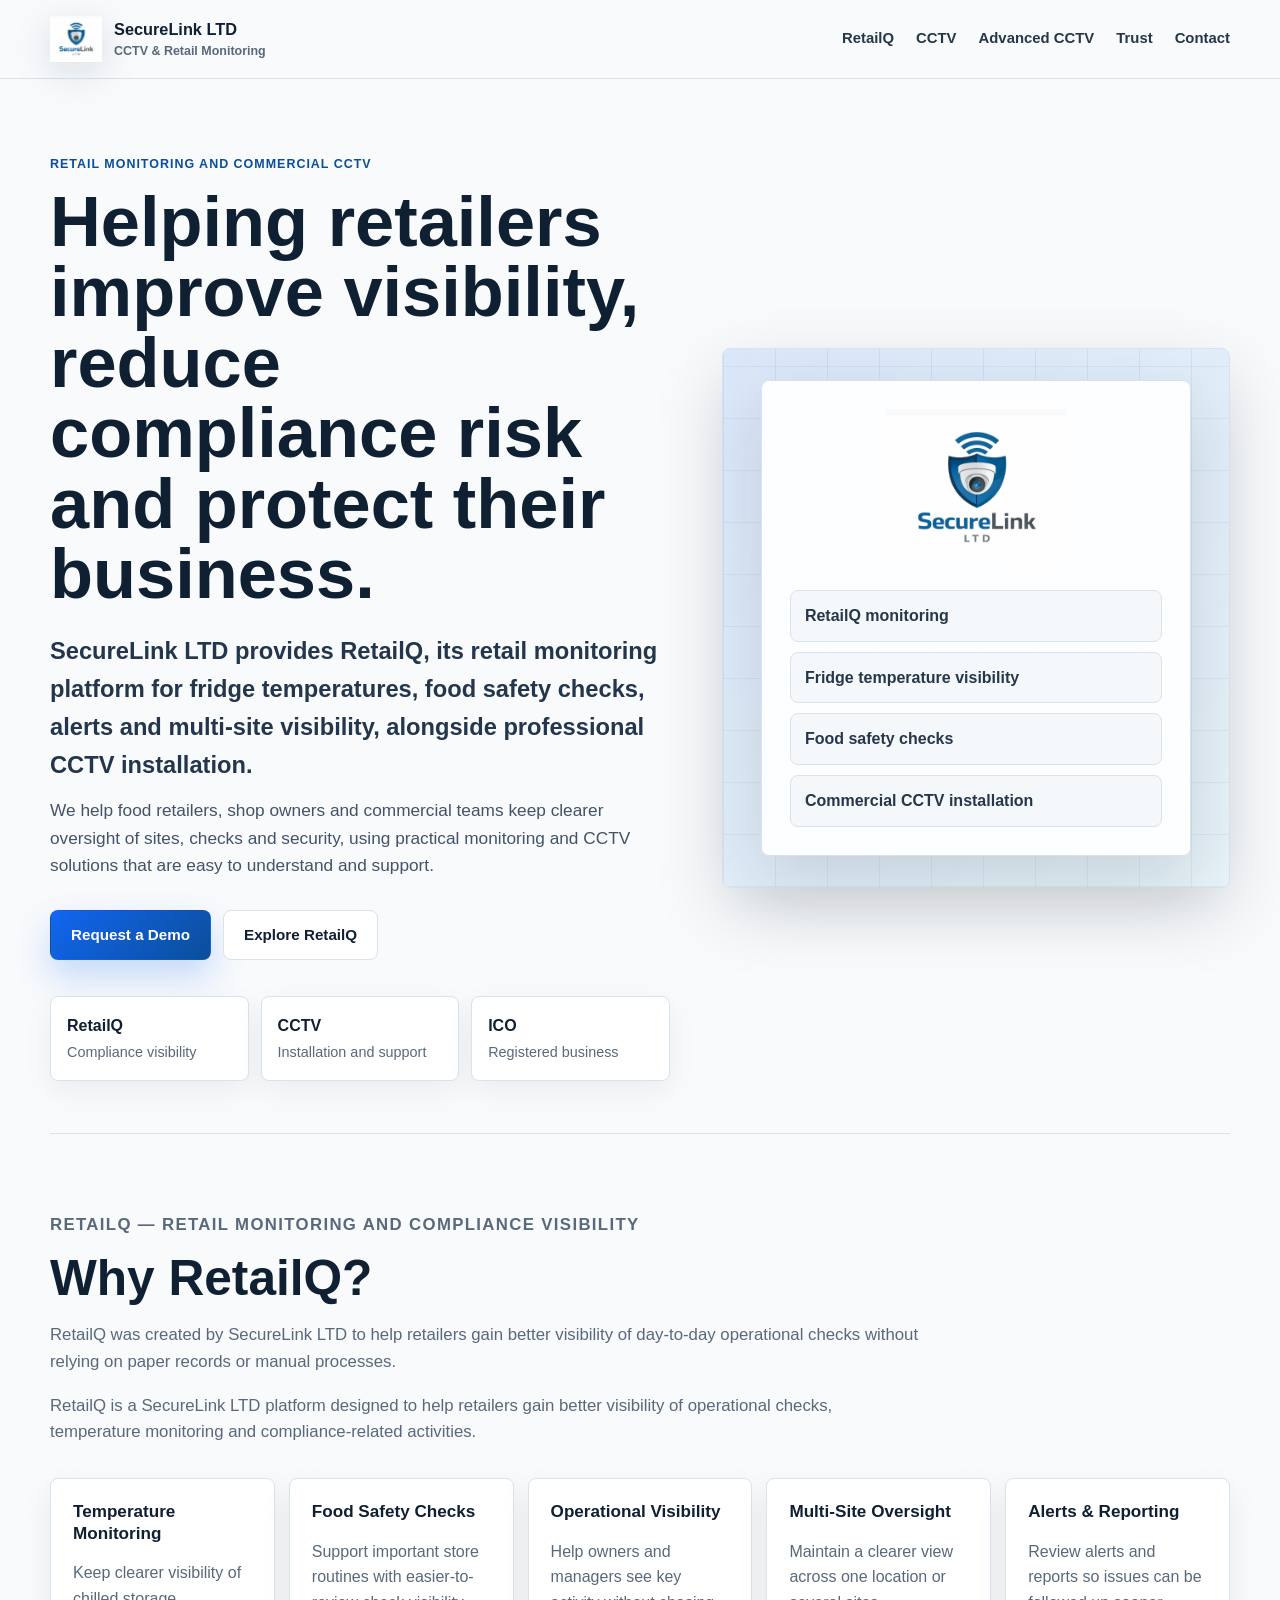
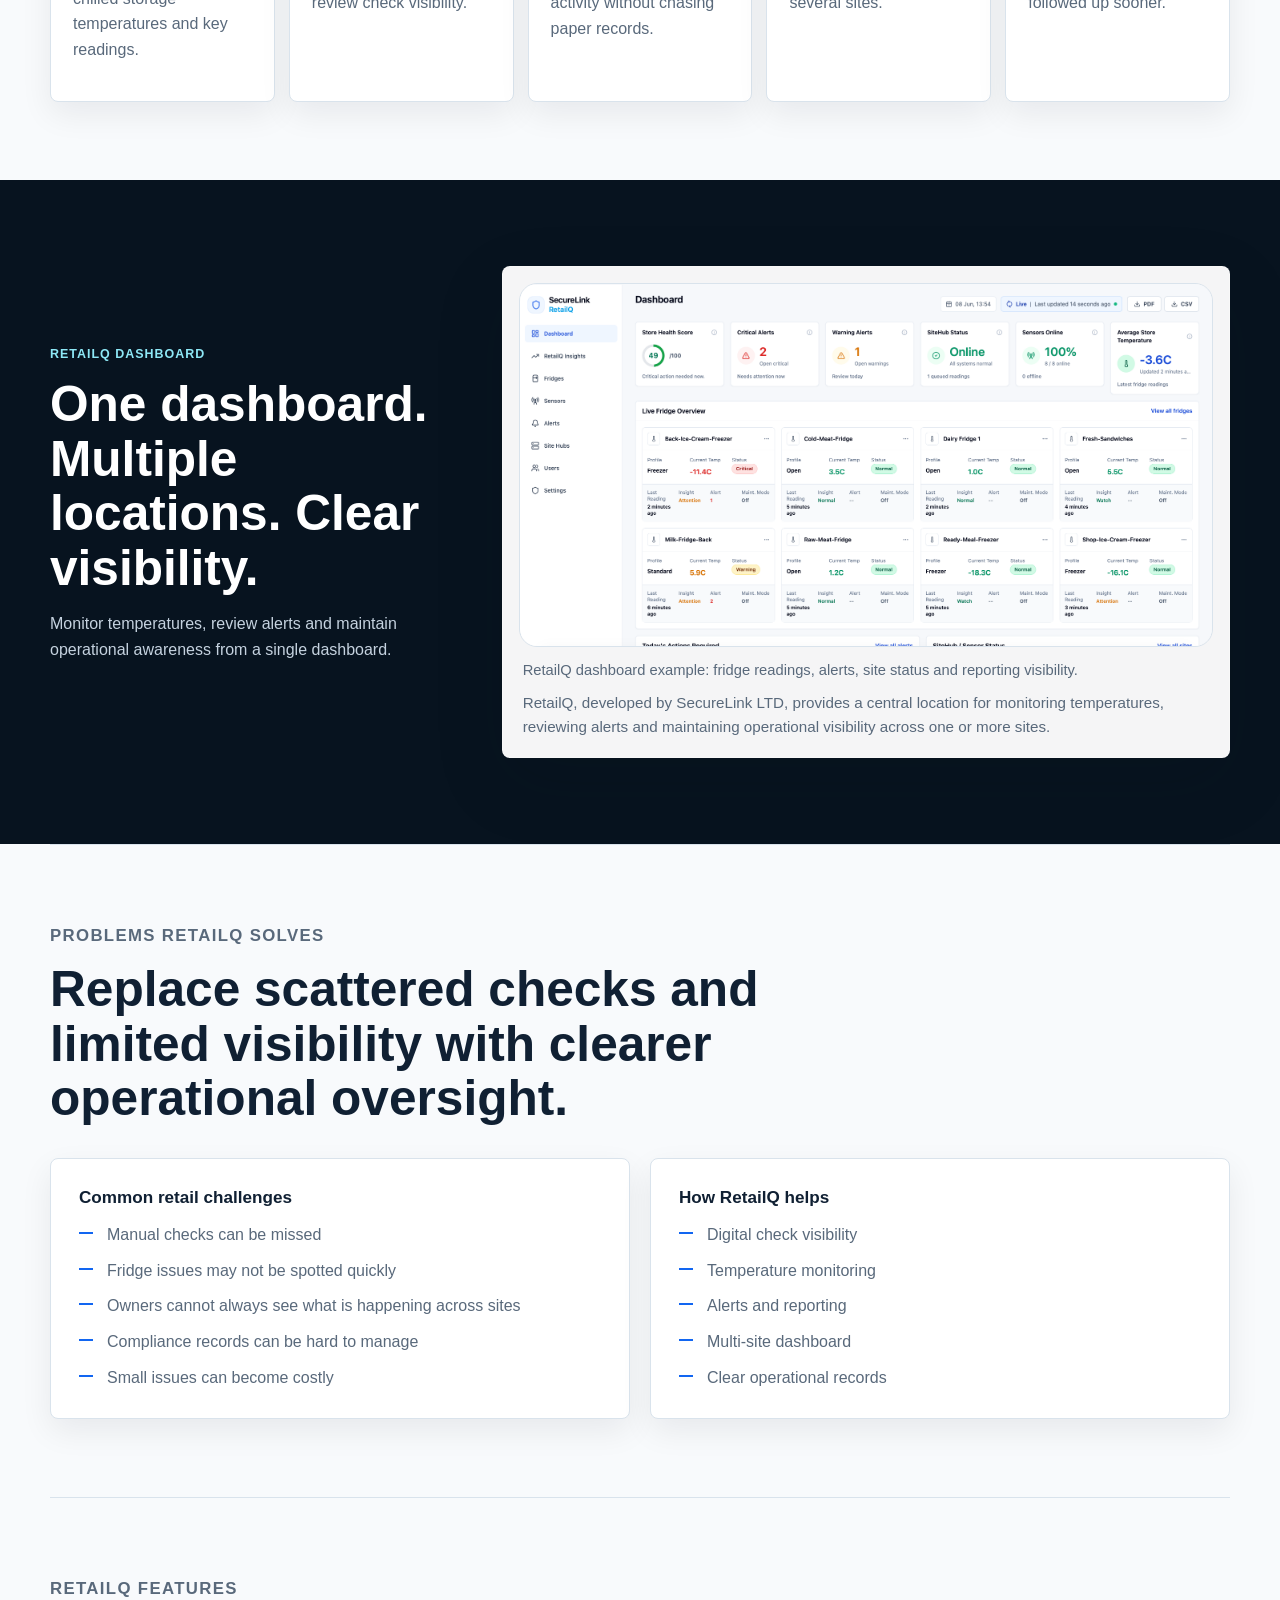
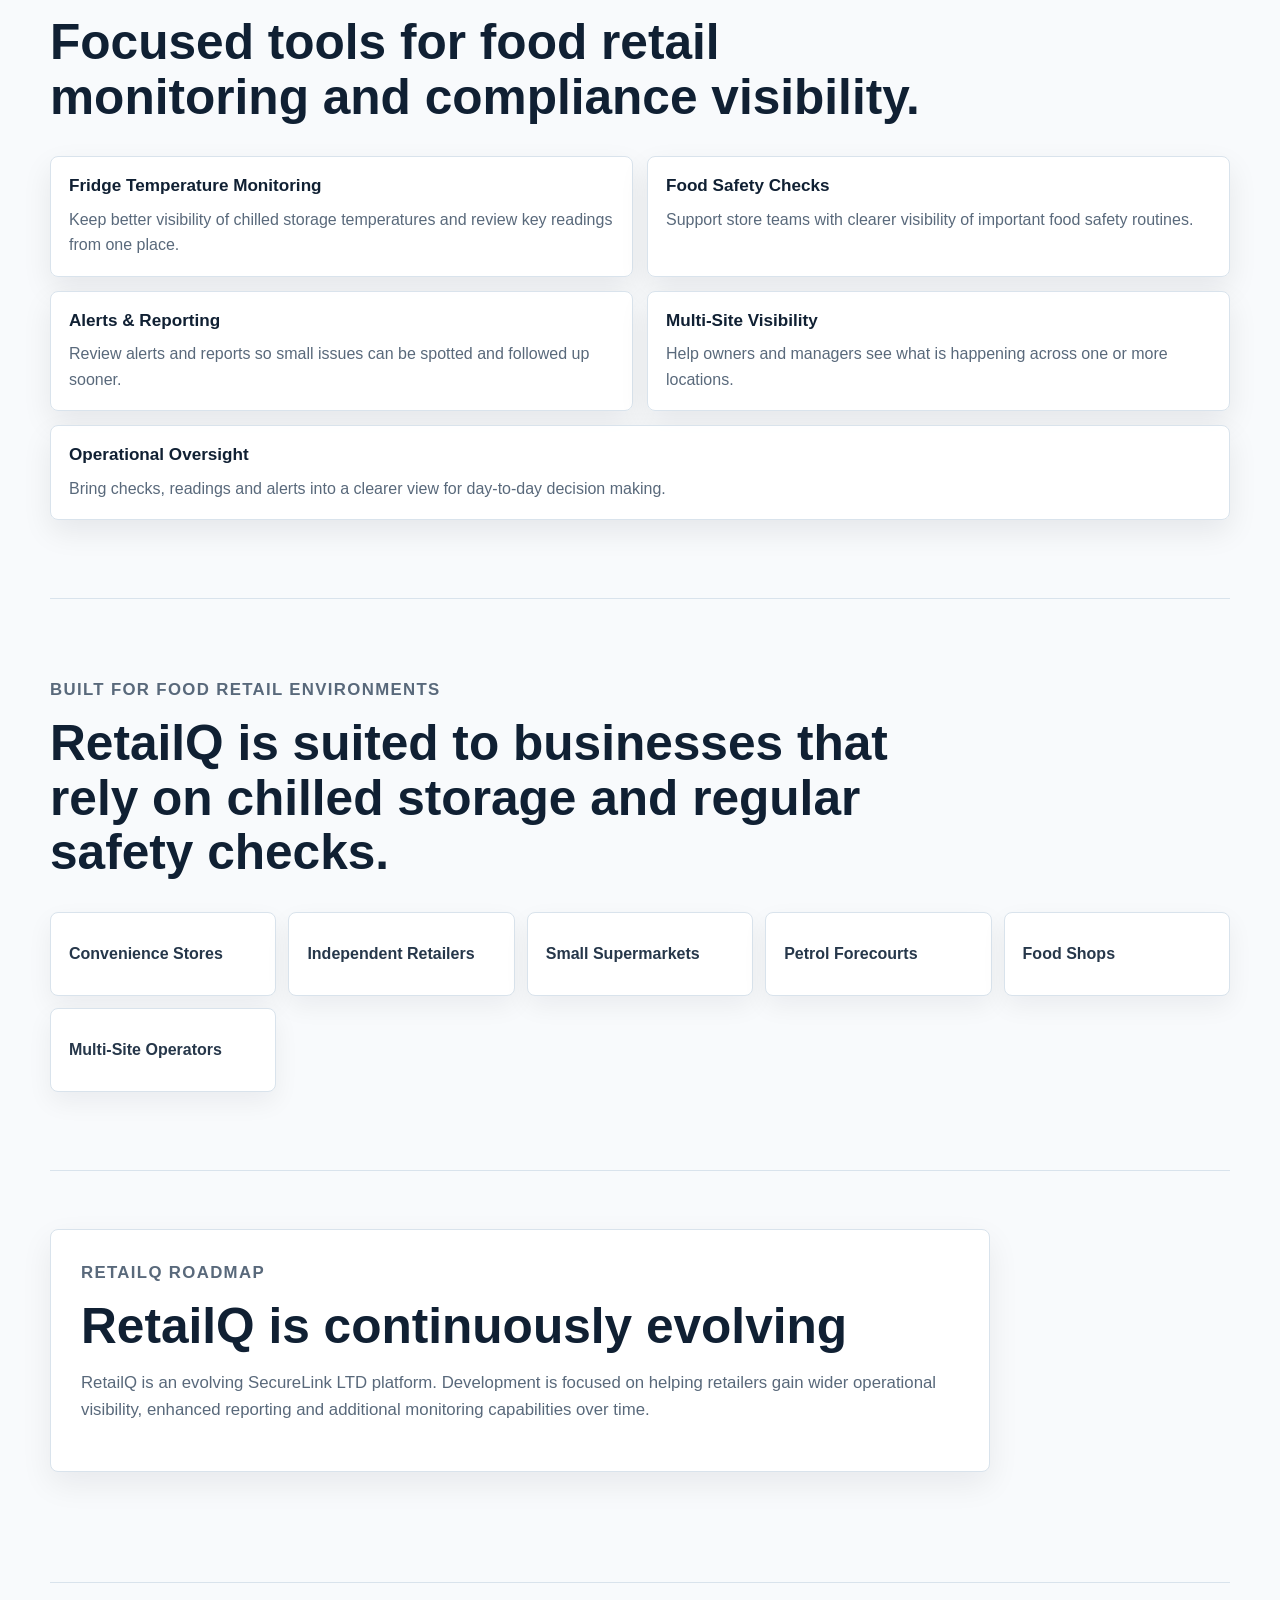
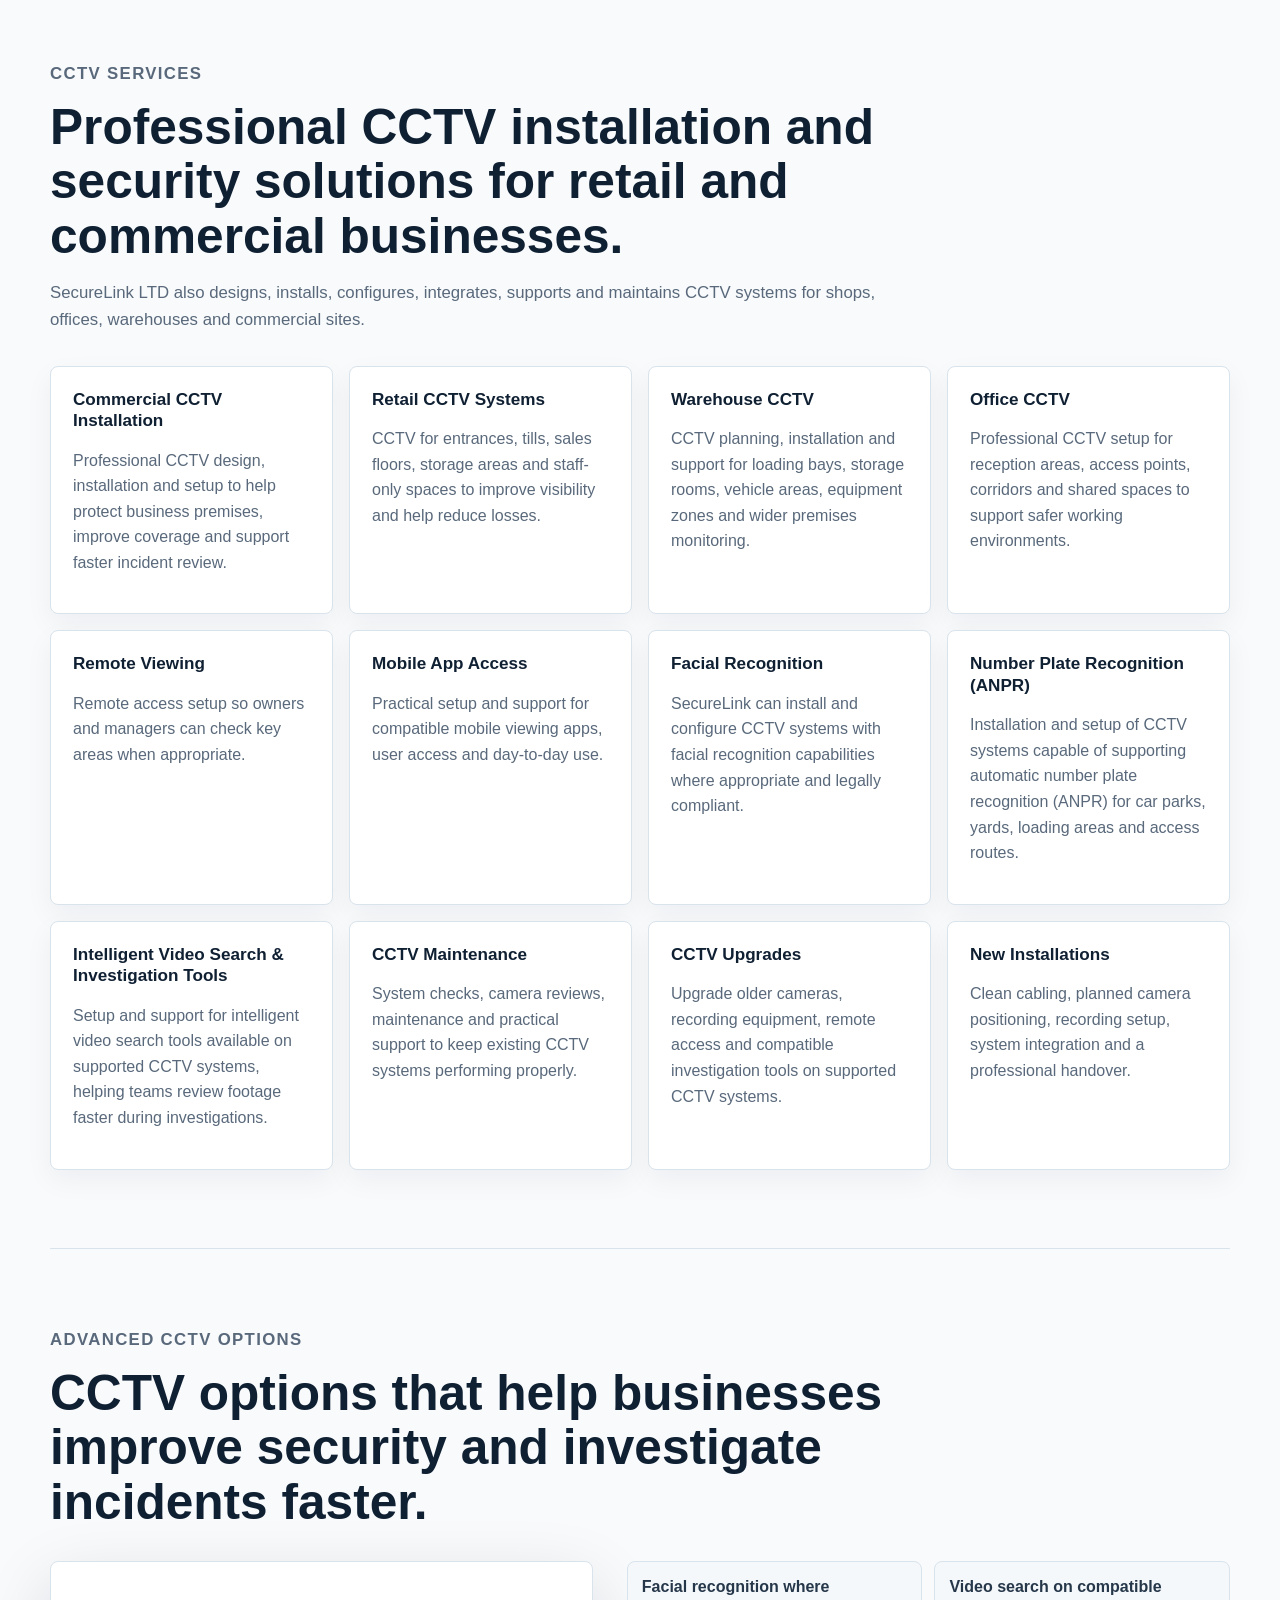
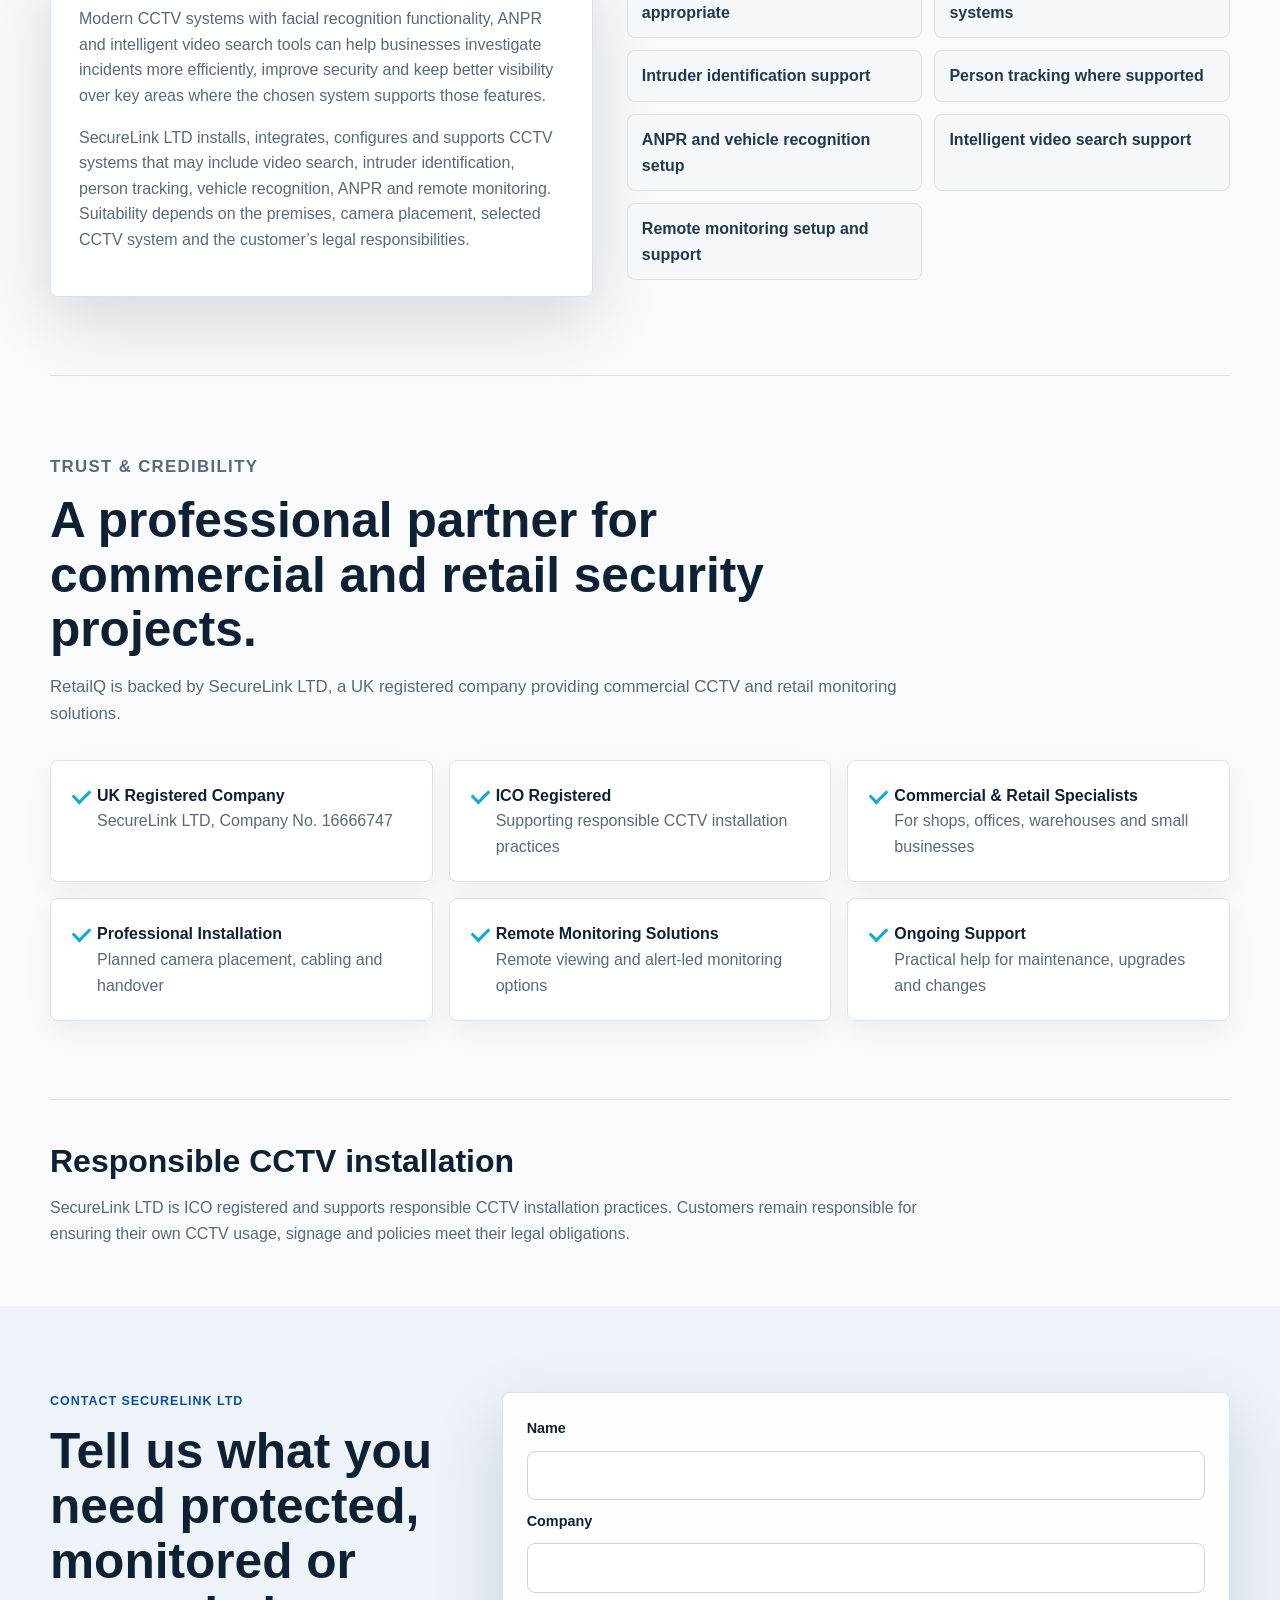
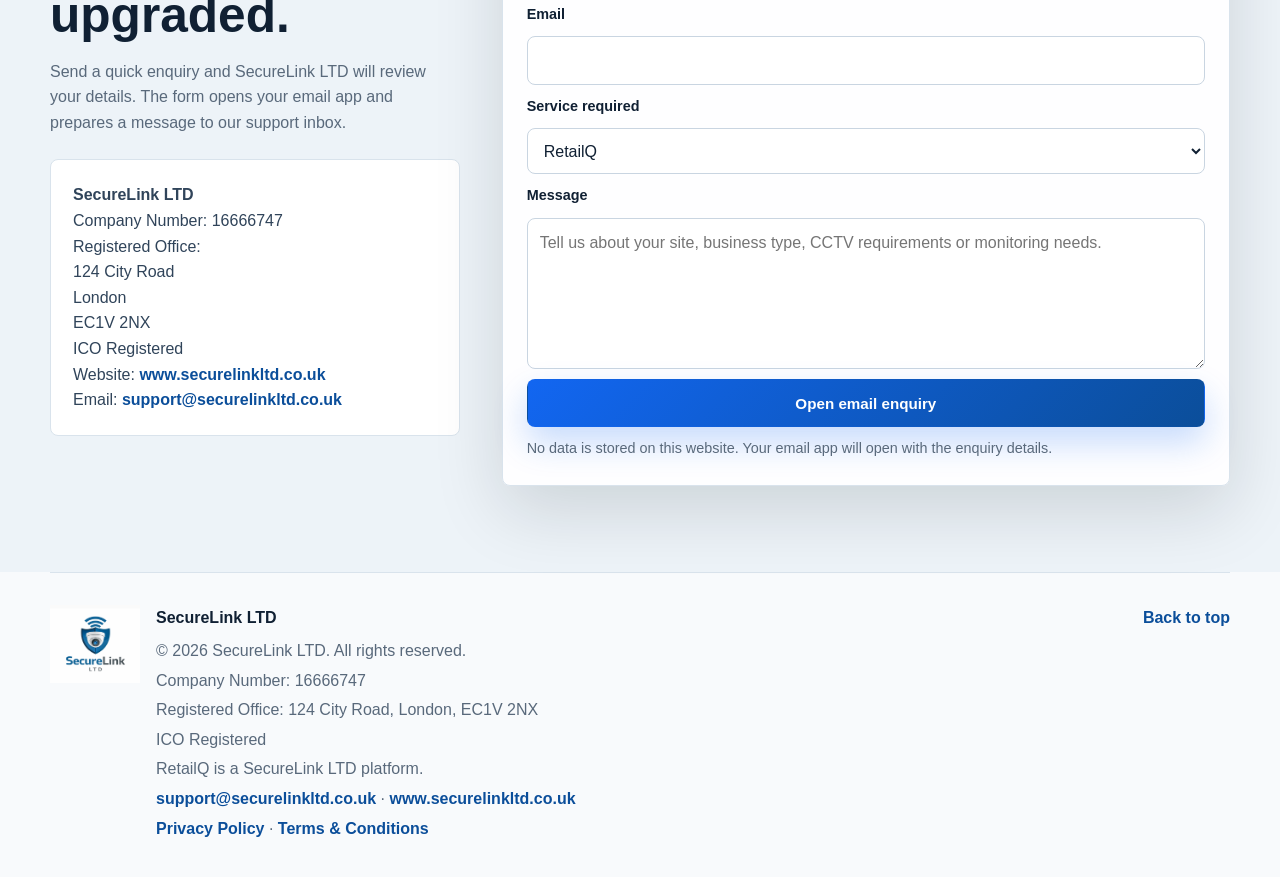
==== commit ce13be59: "Clarify RetailQ ownership and trust copy" ====
--- a/index.html
+++ b/index.html
@@ -6,7 +6,7 @@
 
   <!-- EDIT: Update the page title and description if your service area changes. -->
   <title>SecureLink LTD | RetailQ Monitoring & CCTV Installation for UK Businesses</title>
-  <meta name="description" content="SecureLink LTD provides RetailQ retail monitoring for fridge temperatures, food safety checks, alerts and multi-site visibility, alongside CCTV installation for UK businesses.">
+  <meta name="description" content="SecureLink LTD provides RetailQ, its retail monitoring platform for fridge temperatures, food safety checks, alerts and multi-site visibility, alongside CCTV installation for UK businesses.">
   <meta name="keywords" content="CCTV Installation for UK Businesses, Commercial CCTV Installation, Retail CCTV Systems, Facial Recognition CCTV, Retail Monitoring Solutions, Food Safety Monitoring, Fridge Temperature Monitoring, SecureLink LTD">
   <meta name="author" content="SecureLink LTD">
 
@@ -52,8 +52,8 @@
       <div class="hero-content">
         <p class="eyebrow">Retail monitoring and commercial CCTV</p>
         <h1>Helping retailers improve visibility, reduce compliance risk and protect their business.</h1>
-        <p class="hero-lead">SecureLink LTD combines professional CCTV installation with RetailQ, our retail monitoring solution for fridge temperatures, food safety checks, alerts and multi-site visibility.</p>
-        <p class="hero-copy">We help food retailers, shop owners and commercial teams keep clearer oversight of sites, checks and security, using practical systems that are easy to understand and support.</p>
+        <p class="hero-lead">SecureLink LTD provides RetailQ, its retail monitoring platform for fridge temperatures, food safety checks, alerts and multi-site visibility, alongside professional CCTV installation.</p>
+        <p class="hero-copy">We help food retailers, shop owners and commercial teams keep clearer oversight of sites, checks and security, using practical monitoring and CCTV solutions that are easy to understand and support.</p>
         <div class="hero-actions">
           <a class="btn btn-primary" href="#contact">Request a Demo</a>
           <a class="btn btn-secondary" href="#retailq">Explore RetailQ</a>
@@ -91,7 +91,8 @@
       <div class="section-heading">
         <p class="eyebrow">RetailQ — retail monitoring and compliance visibility</p>
         <h2>Why RetailQ?</h2>
-        <p>RetailQ was created to help retailers gain better visibility of day-to-day operational checks without relying on paper records or manual processes.</p>
+        <p>RetailQ was created by SecureLink LTD to help retailers gain better visibility of day-to-day operational checks without relying on paper records or manual processes.</p>
+        <p>RetailQ is a SecureLink LTD platform designed to help retailers gain better visibility of operational checks, temperature monitoring and compliance-related activities.</p>
       </div>
       <div class="why-retailq-grid" aria-label="Why RetailQ">
         <article>
@@ -126,6 +127,7 @@
       <figure class="retailq-showcase">
         <img src="retailq-dashboard.png" alt="RetailQ dashboard showing fridge temperatures, alerts and site status">
         <figcaption>RetailQ dashboard example: fridge readings, alerts, site status and reporting visibility.</figcaption>
+        <p>RetailQ, developed by SecureLink LTD, provides a central location for monitoring temperatures, reviewing alerts and maintaining operational visibility across one or more sites.</p>
       </figure>
     </section>
 
@@ -206,7 +208,7 @@
       <div class="section-heading">
         <p class="eyebrow">RetailQ roadmap</p>
         <h2>RetailQ is continuously evolving</h2>
-        <p>RetailQ is being developed to provide wider operational visibility, enhanced reporting and additional monitoring capabilities for retail businesses.</p>
+        <p>RetailQ is an evolving SecureLink LTD platform. Development is focused on helping retailers gain wider operational visibility, enhanced reporting and additional monitoring capabilities over time.</p>
       </div>
     </section>
 
@@ -295,6 +297,7 @@
       <div class="section-heading">
         <p class="eyebrow">Trust & Credibility</p>
         <h2>A professional partner for commercial and retail security projects.</h2>
+        <p>RetailQ is backed by SecureLink LTD, a UK registered company providing commercial CCTV and retail monitoring solutions.</p>
       </div>
       <div class="trust-grid">
         <article><strong>UK Registered Company</strong><span>SecureLink LTD, Company No. 16666747</span></article>
@@ -369,6 +372,7 @@
         <p>Company Number: 16666747</p>
         <p>Registered Office: 124 City Road, London, EC1V 2NX</p>
         <p>ICO Registered</p>
+        <p>RetailQ is a SecureLink LTD platform.</p>
         <p><a href="mailto:support@securelinkltd.co.uk">support@securelinkltd.co.uk</a> · <a href="https://www.securelinkltd.co.uk">www.securelinkltd.co.uk</a></p>
         <p class="footer-links"><a href="privacy-policy.html">Privacy Policy</a> · <a href="terms-and-conditions.html">Terms & Conditions</a></p>
       </div>
--- a/style.css
+++ b/style.css
@@ -566,6 +566,12 @@
   font-size: 0.92rem;
 }
 
+.retailq-showcase p {
+  margin: 8px 4px 2px;
+  color: var(--muted);
+  font-size: 0.95rem;
+}
+
 .retailq-support-section,
 .retailq-problems,
 .retailq-features,
